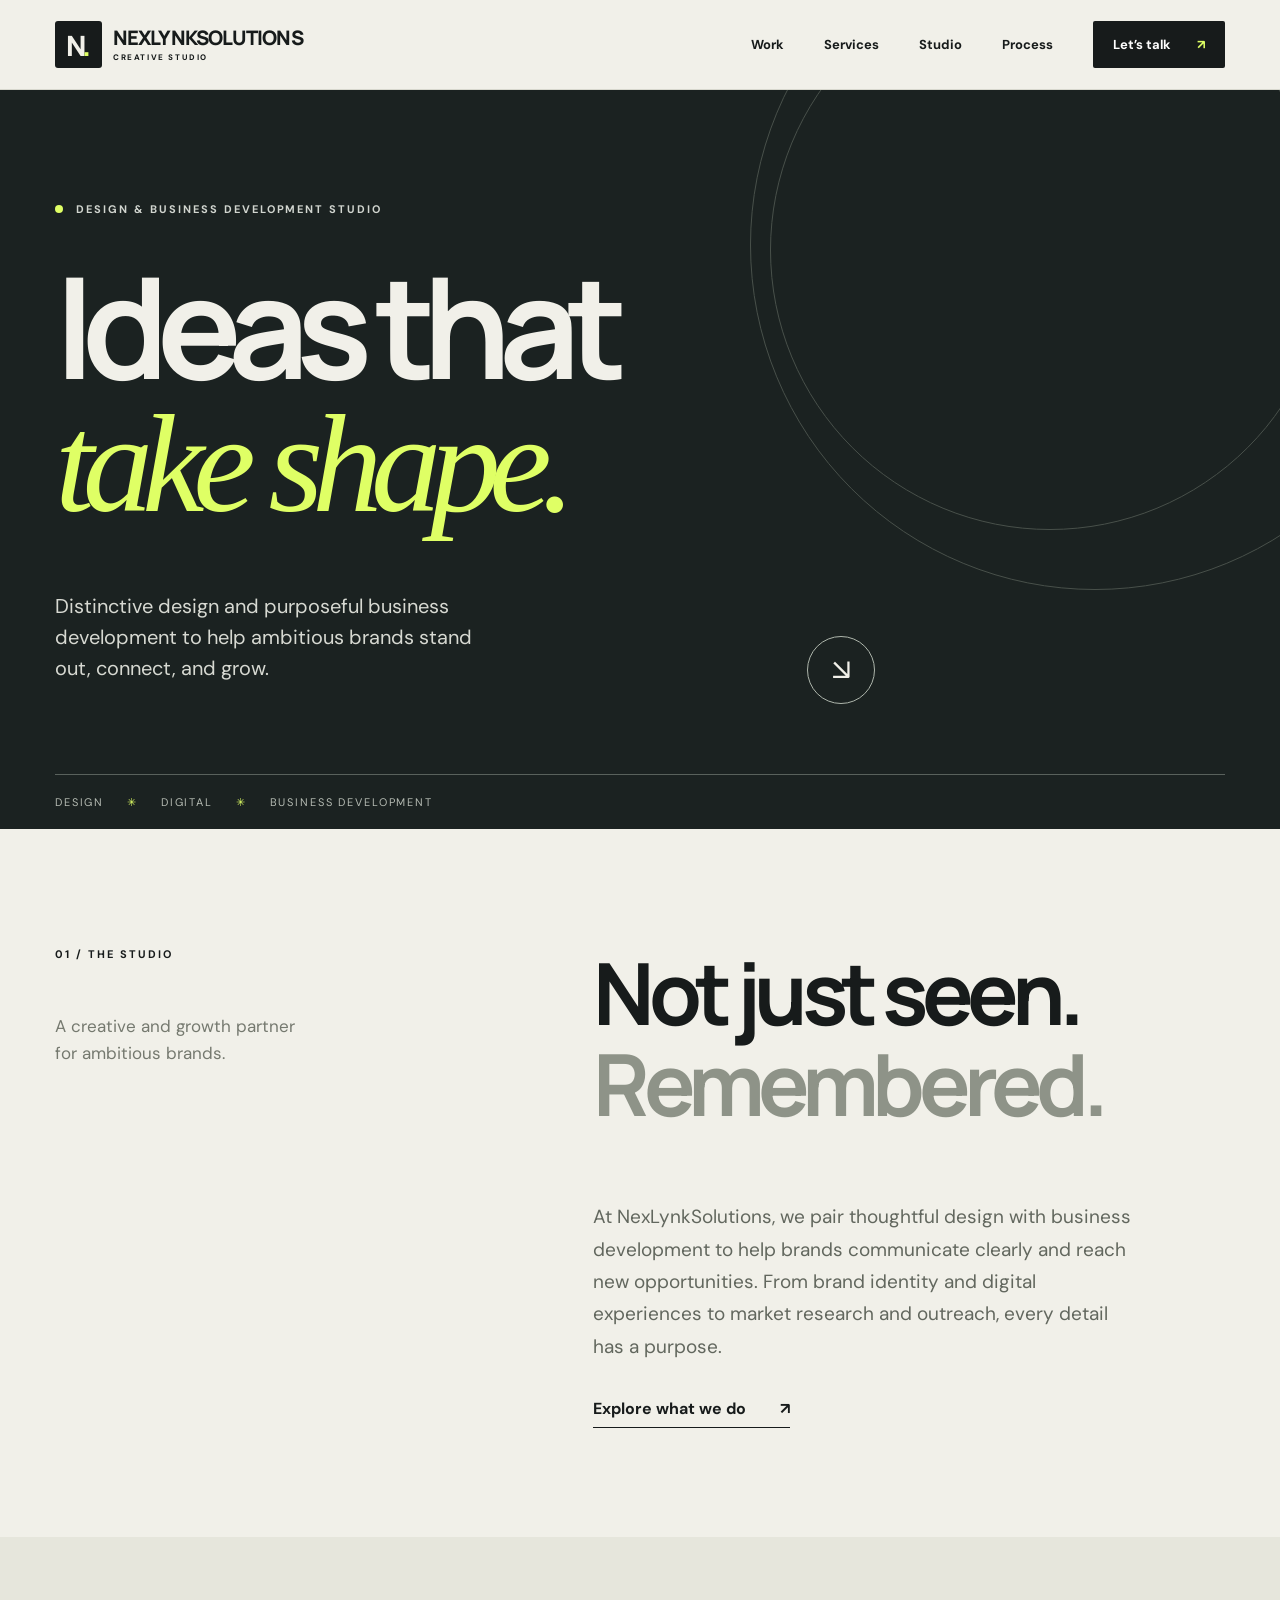
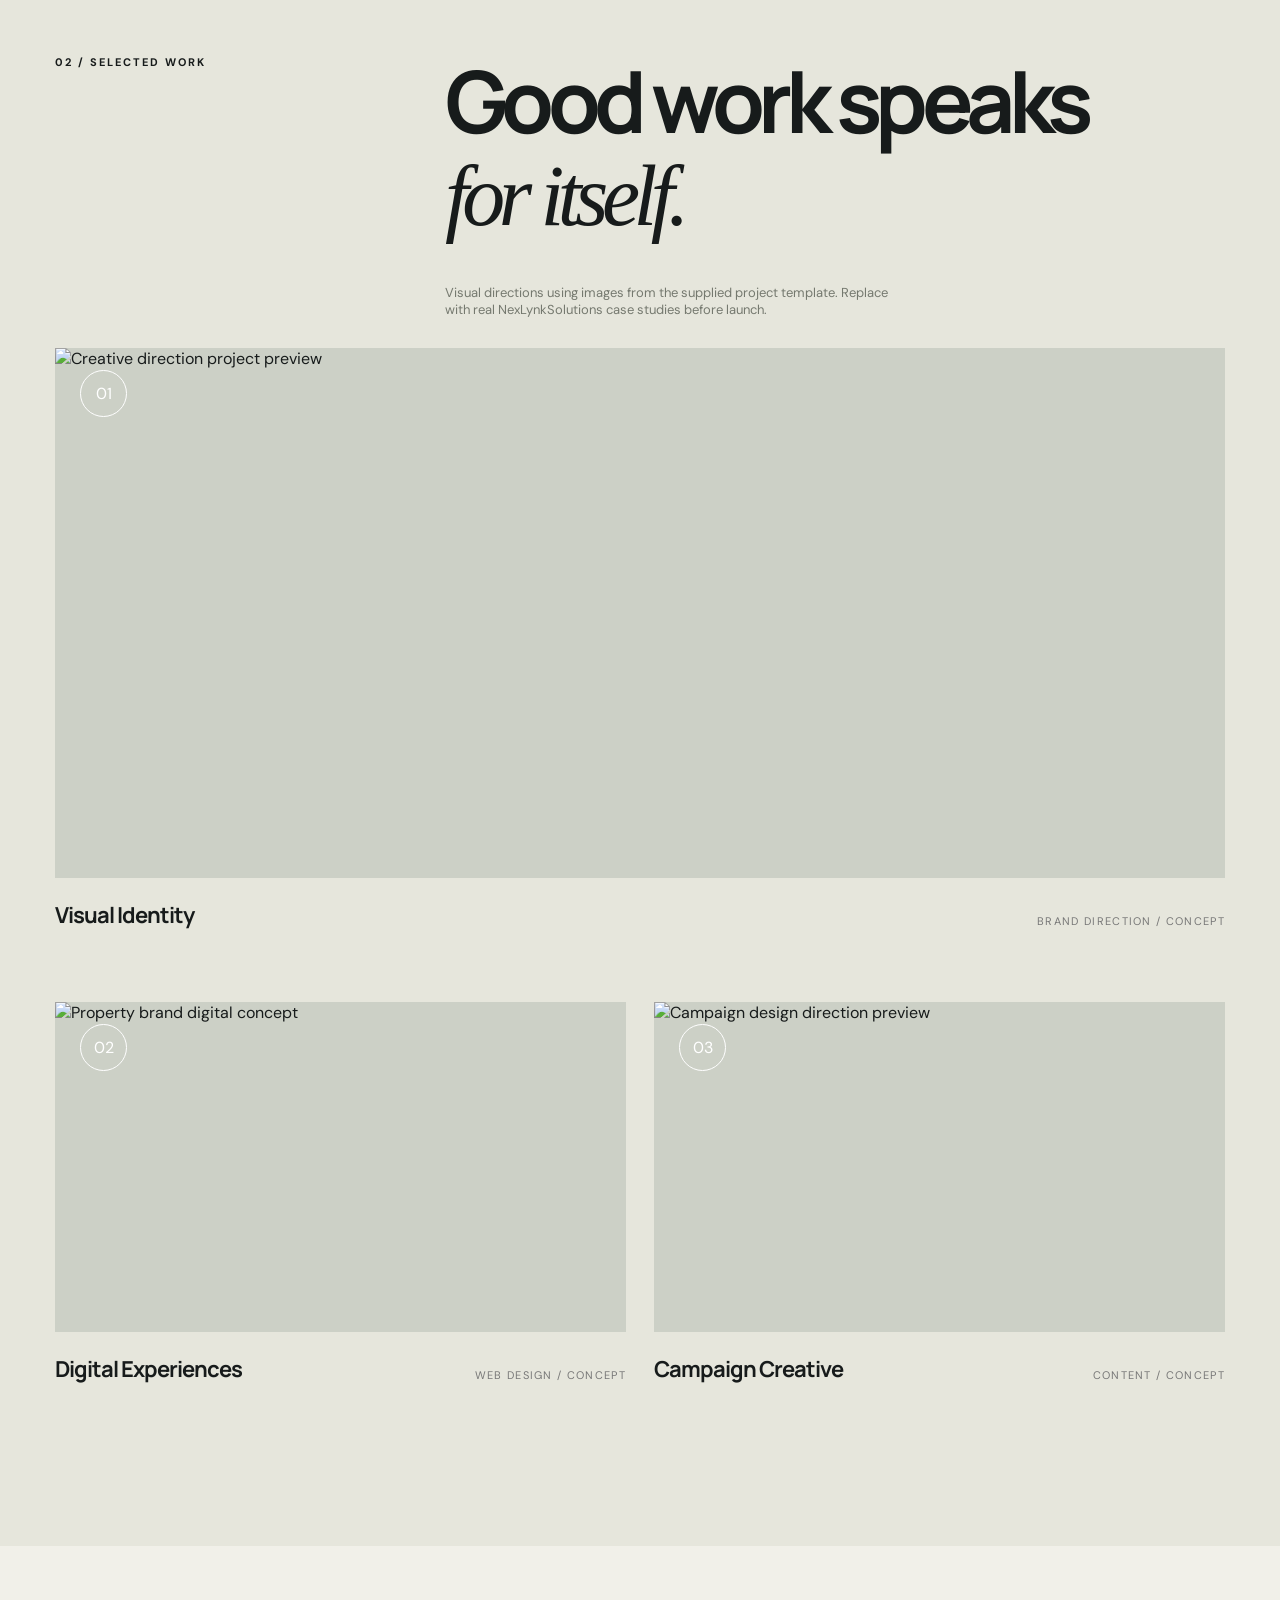
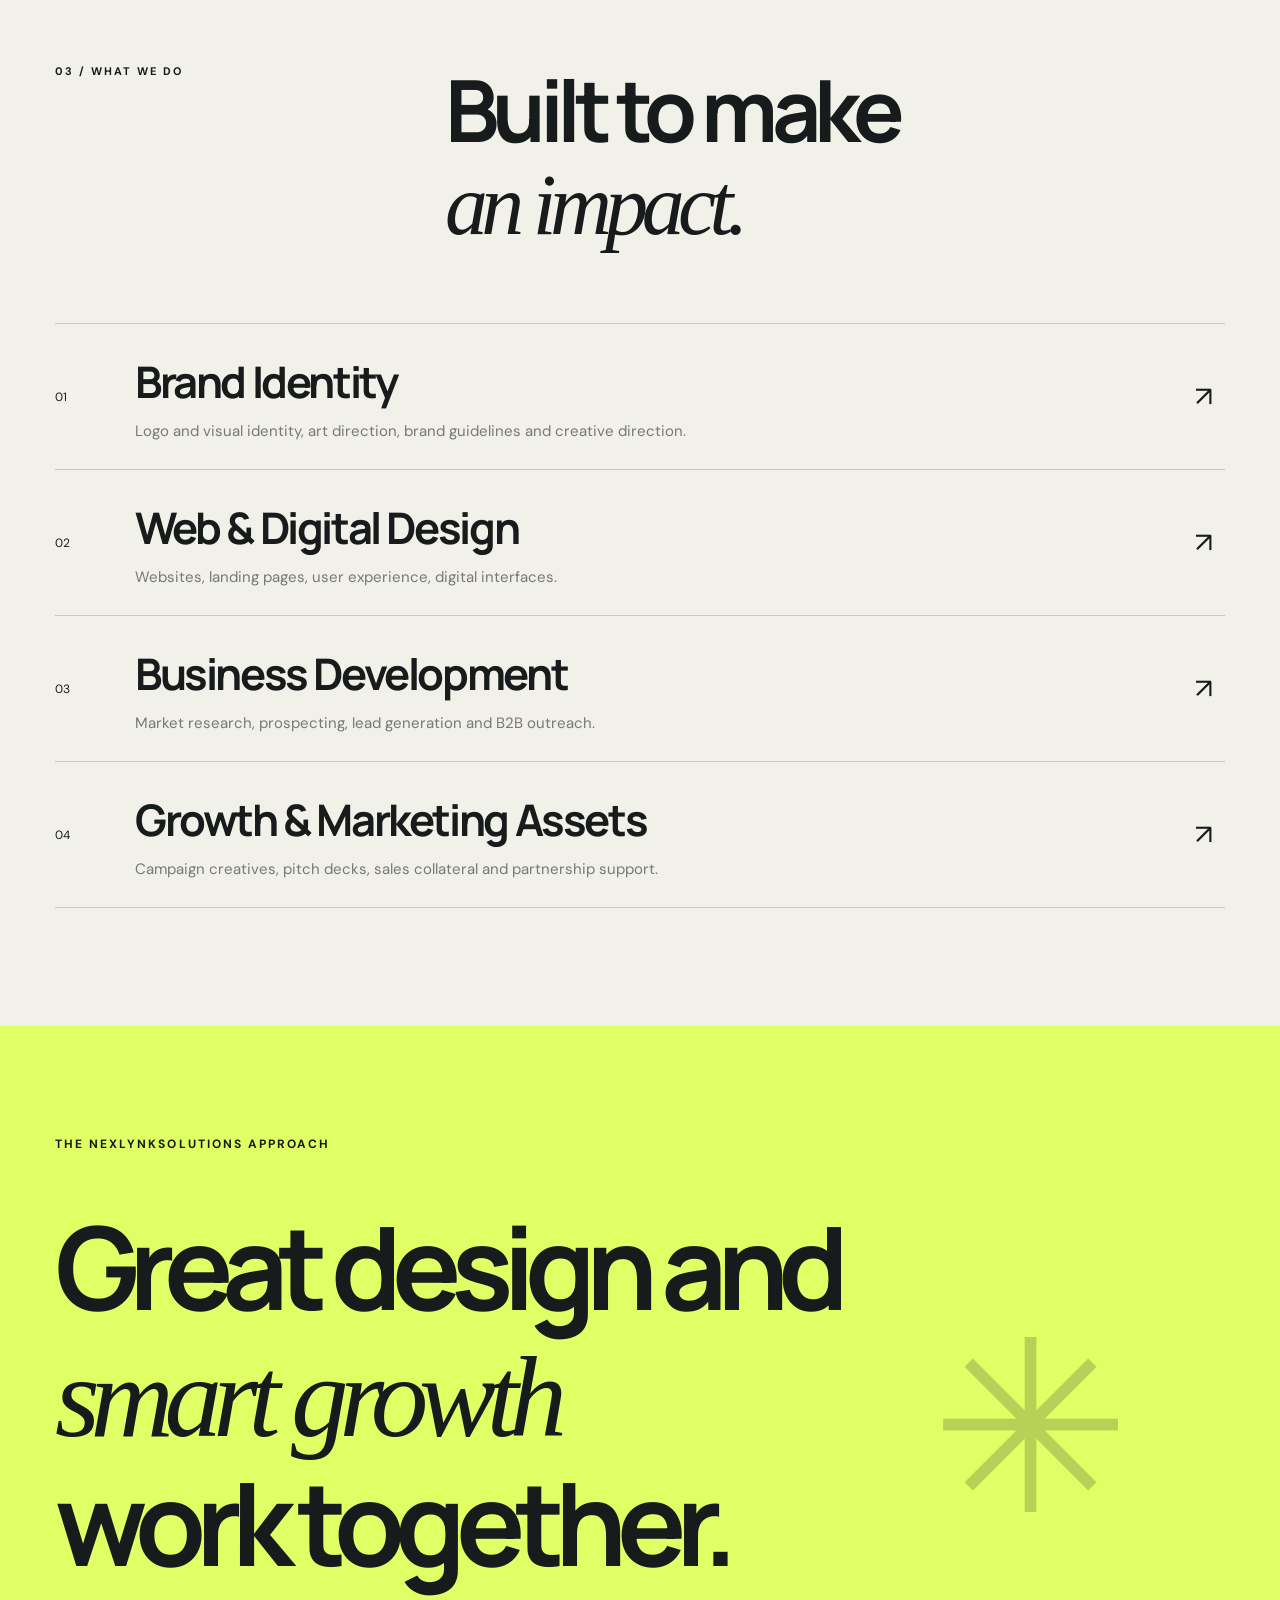
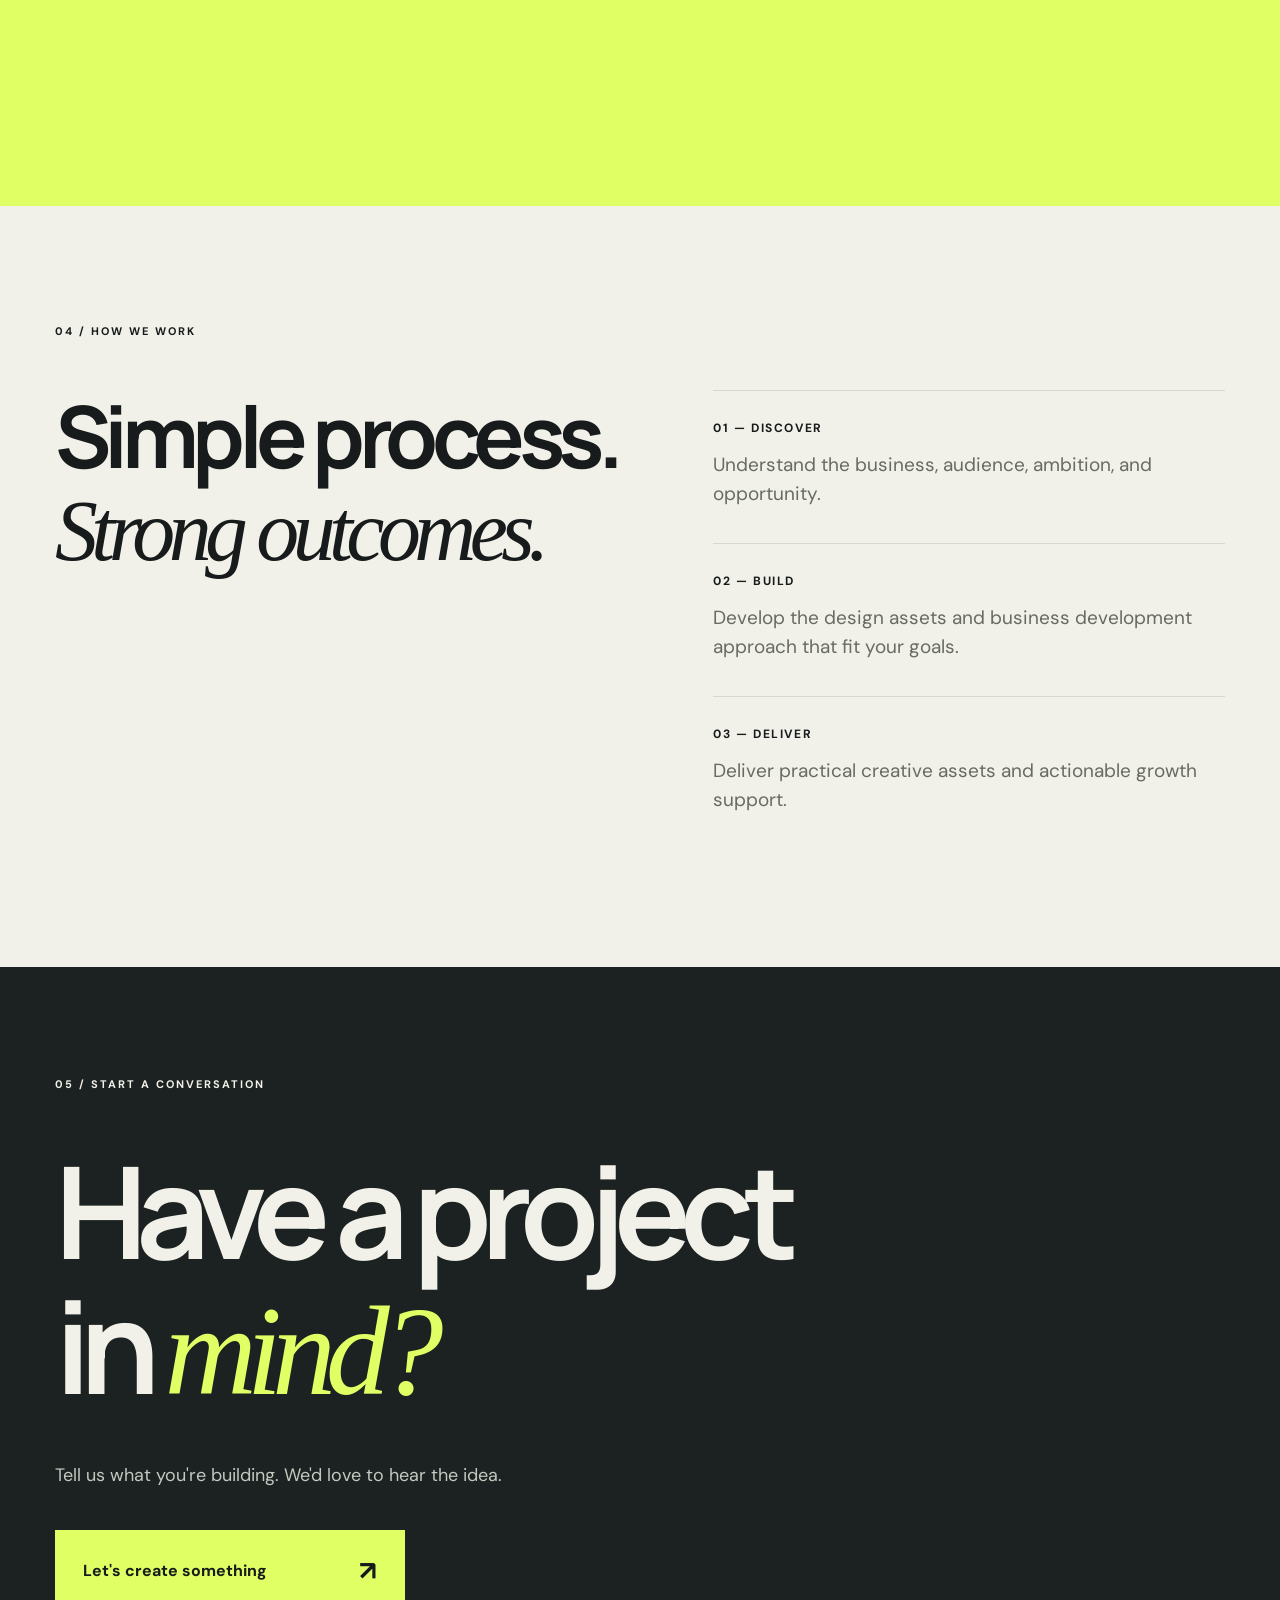
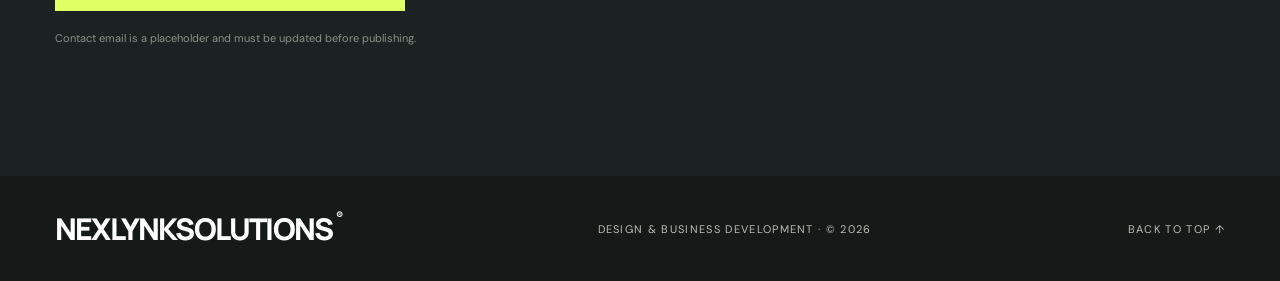
==== index.html @ 7e43d7a5 "Add files via upload" ====
<!doctype html><html lang="en"><head><meta charset="utf-8"><meta name="viewport" content="width=device-width,initial-scale=1"><meta name="description" content="NexLynkSolutions is a creative design studio providing thoughtful design services and business development support for growing brands."><title>NexLynkSolutions — Design Built to Move People</title><link rel="stylesheet" href="style.css"></head><body>
<header class="site-header" id="top"><a href="#top" class="brand" aria-label="NexLynkSolutions home"><span class="brand-symbol">N<span>.</span></span><span>NEXLYNKSOLUTIONS<small>CREATIVE STUDIO</small></span></a><button class="menu-toggle" aria-expanded="false" aria-controls="nav">Menu <span>☰</span></button><nav id="nav" class="nav"><a href="#work">Work</a><a href="#services">Services</a><a href="#studio">Studio</a><a href="#process">Process</a><a class="nav-cta" href="#contact">Let’s talk <span>↗</span></a></nav></header>
<main><section class="hero"><div class="hero-shape shape-one"></div><div class="hero-shape shape-two"></div><div class="container hero-inner"><p class="eyebrow"><span class="eyebrow-dot"></span> DESIGN & BUSINESS DEVELOPMENT STUDIO</p><h1>Ideas that<br><em>take shape.</em></h1><div class="hero-bottom"><p>Distinctive design and purposeful business development to help ambitious brands stand out, connect, and grow.</p><a class="round-arrow" href="#work" aria-label="See our work">↘</a></div><div class="hero-index">DESIGN <span>✳</span> DIGITAL <span>✳</span> BUSINESS DEVELOPMENT</div></div></section>
<section class="intro section-pad" id="studio"><div class="container intro-grid"><div><p class="section-label">01 / THE STUDIO</p><p class="intro-kicker">A creative and growth partner<br>for ambitious brands.</p></div><div><h2>Not just seen.<br><span>Remembered.</span></h2><p>At NexLynkSolutions, we pair thoughtful design with business development to help brands communicate clearly and reach new opportunities. From brand identity and digital experiences to market research and outreach, every detail has a purpose.</p><a class="text-link" href="#services">Explore what we do <span>↗</span></a></div></div></section>
<section class="work section-pad" id="work"><div class="container"><div class="section-top"><p class="section-label">02 / SELECTED WORK</p><h2>Good work speaks<br><i>for itself.</i></h2><p class="muted">Visual directions using images from the supplied project template. Replace with real NexLynkSolutions case studies before launch.</p></div><div class="work-grid"><article class="project project-large"><div class="project-image"><img src="assets/slide-01.jpg" alt="Creative direction project preview"><span class="project-overlay">01</span></div><div class="project-meta"><h3>Visual Identity</h3><p>BRAND DIRECTION / CONCEPT</p></div></article><article class="project"><div class="project-image"><img src="assets/slide-02.jpg" alt="Property brand digital concept"><span class="project-overlay">02</span></div><div class="project-meta"><h3>Digital Experiences</h3><p>WEB DESIGN / CONCEPT</p></div></article><article class="project"><div class="project-image"><img src="assets/slide-03.jpg" alt="Campaign design direction preview"><span class="project-overlay">03</span></div><div class="project-meta"><h3>Campaign Creative</h3><p>CONTENT / CONCEPT</p></div></article></div></div></section>
<section class="services section-pad" id="services"><div class="container"><div class="services-heading"><p class="section-label">03 / WHAT WE DO</p><h2>Built to make<br><i>an impact.</i></h2></div><div class="service-list"><div class="service"><span>01</span><div><h3>Brand Identity</h3><p>Logo and visual identity, art direction, brand guidelines and creative direction.</p></div><b>↗</b></div><div class="service"><span>02</span><div><h3>Web & Digital Design</h3><p>Websites, landing pages, user experience, digital interfaces.</p></div><b>↗</b></div><div class="service"><span>03</span><div><h3>Business Development</h3><p>Market research, prospecting, lead generation and B2B outreach.</p></div><b>↗</b></div><div class="service"><span>04</span><div><h3>Growth & Marketing Assets</h3><p>Campaign creatives, pitch decks, sales collateral and partnership support.</p></div><b>↗</b></div></div></div></section>
<section class="statement"><div class="container"><p>THE NEXLYNKSOLUTIONS APPROACH</p><h2>Great design and<br><em>smart growth</em><br>work together.</h2><div class="spark">✳</div></div></section>
<section class="process section-pad" id="process"><div class="container"><p class="section-label">04 / HOW WE WORK</p><div class="process-grid"><h2>Simple process.<br><i>Strong outcomes.</i></h2><div class="steps"><div><span>01 — DISCOVER</span><p>Understand the business, audience, ambition, and opportunity.</p></div><div><span>02 — BUILD</span><p>Develop the design assets and business development approach that fit your goals.</p></div><div><span>03 — DELIVER</span><p>Deliver practical creative assets and actionable growth support.</p></div></div></div></div></section>
<section class="contact" id="contact"><div class="container"><p class="section-label">05 / START A CONVERSATION</p><h2>Have a project<br>in <em>mind?</em></h2><p>Tell us what you're building. We'd love to hear the idea.</p><a class="contact-button" href="mailto:hello@nexlynksolutions.example?subject=New%20project%20inquiry">Let's create something <span>↗</span></a><p class="contact-note">Contact email is a placeholder and must be updated before publishing.</p></div></section></main>
<footer><div class="container footer-inner"><a href="#top" class="footer-brand">NEXLYNKSOLUTIONS<span>®</span></a><span>DESIGN & BUSINESS DEVELOPMENT · © <span id="year">2026</span></span><a href="#top">BACK TO TOP ↑</a></div></footer><script src="script.js" defer></script></body></html>
---- style.css ----
@import url('https://fonts.googleapis.com/css2?family=DM+Sans:wght@400;500;600;700&family=Manrope:wght@400;500;600;700;800&display=swap');
:root{--ink:#171b1b;--cream:#f1f0e9;--accent:#dfff65;--line:#d7d7cd}*{box-sizing:border-box}html{scroll-behavior:smooth}body{margin:0;background:var(--cream);color:var(--ink);font-family:'DM Sans',Arial,sans-serif}a{color:inherit;text-decoration:none}button{font:inherit}.container{width:min(1440px,calc(100% - 110px));margin:auto}.site-header{height:90px;background:var(--cream);display:flex;align-items:center;justify-content:space-between;padding:0 55px;border-bottom:1px solid var(--line);position:relative;z-index:9}.brand{display:flex;align-items:center;gap:11px;font-family:Manrope,sans-serif;font-weight:800;letter-spacing:-.045em;font-size:20px;line-height:1}.brand small{font-family:'DM Sans',sans-serif;display:block;font-size:8px;letter-spacing:.20em;margin-top:5px}.brand-symbol{display:flex;align-items:center;justify-content:center;background:var(--ink);width:47px;height:47px;color:var(--cream);border-radius:3px;font-size:28px;letter-spacing:-.15em;padding-right:5px}.brand-symbol span{color:var(--accent)}.nav{display:flex;align-items:center;gap:40px;font-size:13px;font-weight:700}.nav a:hover{opacity:.55}.nav-cta{background:var(--ink);color:#fff;padding:15px 20px;border-radius:2px}.nav-cta span{padding-left:23px;color:var(--accent)}.menu-toggle{display:none}.hero{overflow:hidden;position:relative;min-height:705px;background:#1b2221;color:var(--cream)}.hero-inner{position:relative;z-index:2;padding-top:112px}.eyebrow,.section-label{font-size:11px;font-weight:700;letter-spacing:.18em}.eyebrow{display:flex;align-items:center;gap:13px;color:#d1d5cf}.eyebrow-dot{height:8px;width:8px;border-radius:50%;background:var(--accent)}h1,h2,h3,p{margin-top:0}.hero h1{font-family:Manrope,sans-serif;font-size:clamp(76px,11vw,171px);letter-spacing:-.09em;line-height:.94;margin:43px 0 60px;font-weight:700}.hero h1 em,.statement em,.contact em{font-family:Georgia,serif;font-weight:400;letter-spacing:-.08em}.hero h1 em{color:var(--accent)}.hero-bottom{display:flex;align-items:end;justify-content:space-between;max-width:820px}.hero-bottom p{max-width:435px;font-size:20px;line-height:1.55;color:#d7d9d2}.round-arrow{height:68px;width:68px;border:1px solid #aeb6ac;border-radius:100%;display:grid;place-items:center;font-size:30px}.hero-index{margin-top:70px;border-top:1px solid #59615c;padding:20px 0;color:#b5bbb3;font-size:11px;letter-spacing:.17em}.hero-index span{color:var(--accent);padding:0 18px}.hero-shape{position:absolute;border:1px solid #48504a;border-radius:50%;pointer-events:none}.shape-one{height:690px;width:690px;right:-160px;top:-190px}.shape-two{height:560px;width:560px;right:-50px;top:-120px}.section-pad{padding:118px 0}.intro-grid{display:grid;grid-template-columns:1fr 1.35fr;gap:70px}.section-label{margin-bottom:52px}.intro-kicker{color:#75796f;font-size:17px;line-height:1.6}.intro h2,.section-top h2,.services h2,.process h2{font-family:Manrope,sans-serif;font-size:clamp(52px,6.7vw,96px);line-height:1.07;letter-spacing:-.076em;font-weight:700}.intro h2 span{color:#8e9388}.intro-grid>div:last-child>p{color:#62675e;max-width:540px;font-size:19px;line-height:1.7;margin-bottom:35px}.text-link{font-weight:700;border-bottom:1px solid;padding-bottom:8px}.text-link span{padding-left:30px}.work{background:#e6e6dc}.section-top{display:grid;grid-template-columns:1fr 2fr;align-items:start}.section-top h2{margin:0 0 42px}.section-top i,.services i,.process i{font-family:Georgia,serif;font-weight:400}.section-top .muted{grid-column:2;font-size:13px;color:#75796f;margin:0 0 30px;max-width:450px}.work-grid{display:grid;grid-template-columns:1fr 1fr;gap:28px}.project-large{grid-column:1/-1}.project-image{position:relative;background:#ccd0c6;overflow:hidden;height:330px}.project-large .project-image{height:530px}.project-image img{width:100%;height:100%;display:block;object-fit:cover;transition:transform .6s}.project:hover img{transform:scale(1.035)}.project-overlay{position:absolute;top:22px;left:25px;color:#fff;border:1px solid #fff;border-radius:50%;height:47px;width:47px;display:grid;place-items:center}.project-meta{display:flex;justify-content:space-between;align-items:center;padding:22px 0}.project-meta h3{font-family:Manrope,sans-serif;font-size:22px;letter-spacing:-.045em}.project-meta p{font-size:11px;letter-spacing:.12em;color:#777}.services{background:var(--cream)}.services-heading{display:grid;grid-template-columns:1fr 2fr}.service{display:grid;grid-template-columns:80px 1fr 30px;padding:28px 0;border-top:1px solid #c5c8bd;align-items:center}.service:last-child{border-bottom:1px solid #c5c8bd}.service>span{font-size:12px}.service h3{font-size:clamp(28px,3.4vw,46px);font-family:Manrope,sans-serif;letter-spacing:-.055em;margin-bottom:10px}.service p{margin:0;color:#767a70;font-size:15px}.service b{font-size:28px;font-weight:400}.statement{background:var(--accent);padding:110px 0 125px;position:relative;overflow:hidden}.statement p{font-size:12px;letter-spacing:.17em;font-weight:700}.statement h2{font-family:Manrope,sans-serif;font-size:clamp(62px,9vw,131px);letter-spacing:-.087em;line-height:1.09;margin-top:52px}.spark{position:absolute;right:8%;bottom:0;font-size:240px;opacity:.2}.process-grid{display:grid;grid-template-columns:1.15fr 1fr;gap:70px}.steps>div{border-top:1px solid var(--line);padding:25px 0 35px}.steps span{font-size:12px;letter-spacing:.13em;font-weight:700}.steps p{font-size:19px;line-height:1.5;color:#676b63;margin:14px 0 0}.contact{background:#1b2221;color:var(--cream);padding:110px 0 120px}.contact h2{font-family:Manrope,sans-serif;font-size:clamp(75px,10vw,148px);letter-spacing:-.085em;line-height:1.05;margin:45px 0}.contact h2 em{color:var(--accent)}.contact p:not(.section-label){color:#c4c9c0;font-size:18px}.contact-button{display:inline-flex;align-items:center;justify-content:space-between;background:var(--accent);color:var(--ink);padding:23px 28px;min-width:350px;font-weight:700;margin-top:25px}.contact-button span{font-size:27px}.contact .contact-note{font-size:11px!important;color:#8a9189!important;margin-top:20px}footer{background:#151a19;color:#b8c0b5}.footer-inner{min-height:105px;display:flex;align-items:center;justify-content:space-between;gap:20px;font-size:11px;letter-spacing:.12em}.footer-brand{font-family:Manrope,sans-serif;font-size:30px;letter-spacing:-.06em;font-weight:800;color:#fff}.footer-brand span{font-size:11px;vertical-align:top;margin-left:4px}@media(max-width:900px){.container{width:calc(100% - 50px)}.site-header{padding:0 25px;height:75px}.menu-toggle{display:block;border:0;background:transparent;font-weight:700}.nav{display:none;position:absolute;left:0;right:0;top:75px;background:var(--cream);padding:25px;flex-direction:column;align-items:stretch;gap:25px;box-shadow:0 15px 30px #0002}.nav.open{display:flex}.hero{min-height:660px}.hero-inner{padding-top:90px}.hero h1{font-size:clamp(64px,12vw,105px)}.intro-grid,.process-grid,.section-top,.services-heading{grid-template-columns:1fr;gap:24px}.section-label{margin-bottom:25px}.section-top .muted{grid-column:1}.section-pad{padding:75px 0}.project-large .project-image{height:390px}}@media(max-width:600px){.hero h1{font-size:clamp(58px,13vw,76px);margin:50px 0}.hero-bottom p{font-size:16px;max-width:250px}.round-arrow{width:56px;height:56px}.hero-index{font-size:9px;line-height:2}.hero-index span{padding:0 4px}.hero{min-height:625px}.intro h2,.section-top h2,.services h2,.process h2{font-size:53px}.work-grid{grid-template-columns:1fr;gap:12px}.project-large{grid-column:auto}.project-image,.project-large .project-image{height:275px}.project-meta{display:block}.project-meta p{margin-top:8px}.service{grid-template-columns:35px 1fr 20px;gap:5px}.service h3{font-size:25px}.service p{font-size:13px}.statement h2{font-size:53px}.contact h2{font-size:65px}.contact-button{min-width:100%;font-size:14px}.footer-inner{flex-wrap:wrap;padding:30px 0}.footer-brand{width:100%}}

/* Motion additions only: original layout, palette, typography, and components remain intact. */
@keyframes nls-fade-up{from{opacity:0;transform:translate3d(0,24px,0)}to{opacity:1;transform:translate3d(0,0,0)}}
@keyframes nls-float{0%,100%{transform:translate3d(0,0,0)}50%{transform:translate3d(0,-12px,0)}}
@keyframes nls-pulse{0%,100%{box-shadow:0 0 0 0 rgba(223,255,101,.38)}65%{box-shadow:0 0 0 10px rgba(223,255,101,0)}}
@media(prefers-reduced-motion:no-preference){
.hero .eyebrow{animation:nls-fade-up .7s both .06s}
.hero h1{animation:nls-fade-up .9s both .17s}
.hero-bottom{animation:nls-fade-up .85s both .35s}
.hero-index{animation:nls-fade-up .8s both .48s}
.hero-shape{animation:nls-float 9s ease-in-out infinite}
.shape-two{animation-delay:-4s}
.eyebrow-dot{animation:nls-pulse 2.6s ease-in-out infinite}
.motion-ready .motion-reveal{opacity:0;transform:translate3d(0,27px,0);transition:opacity .75s ease,transform .75s cubic-bezier(.2,.65,.2,1)}
.motion-ready .motion-reveal.is-visible{opacity:1;transform:translate3d(0,0,0)}
.project-image img{transition:transform .75s cubic-bezier(.18,.6,.2,1)}
.project:hover .project-image img{transform:scale(1.055)}
.service{transition:padding-left .3s ease,background-color .3s ease}
.service:hover{padding-left:12px;background-color:rgba(23,27,27,.025)}
.round-arrow,.contact-button,.nav-cta{transition:transform .28s ease,background-color .28s ease}
.round-arrow:hover,.contact-button:hover,.nav-cta:hover{transform:translateY(-4px)}
}
@media(prefers-reduced-motion:reduce){html{scroll-behavior:auto}.hero-shape,.eyebrow-dot{animation:none!important}.motion-reveal{opacity:1!important;transform:none!important;transition:none!important}}
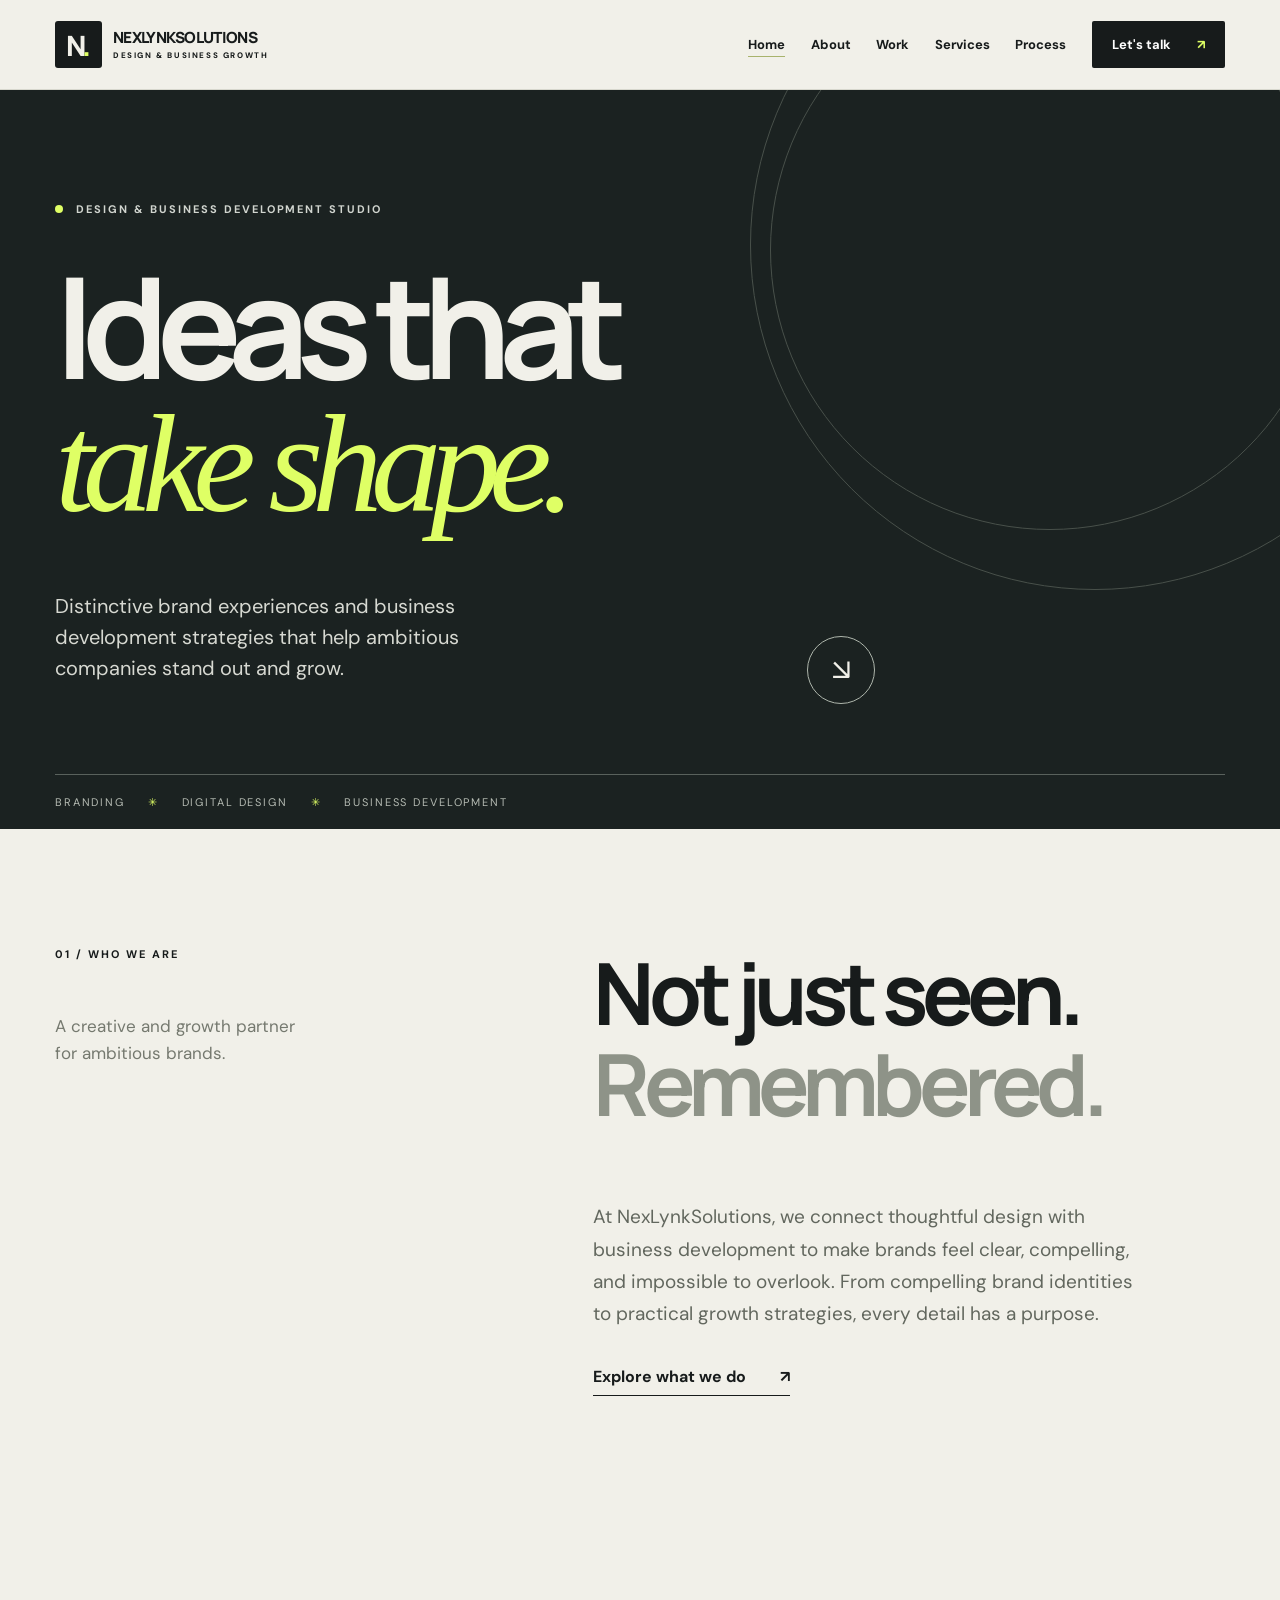
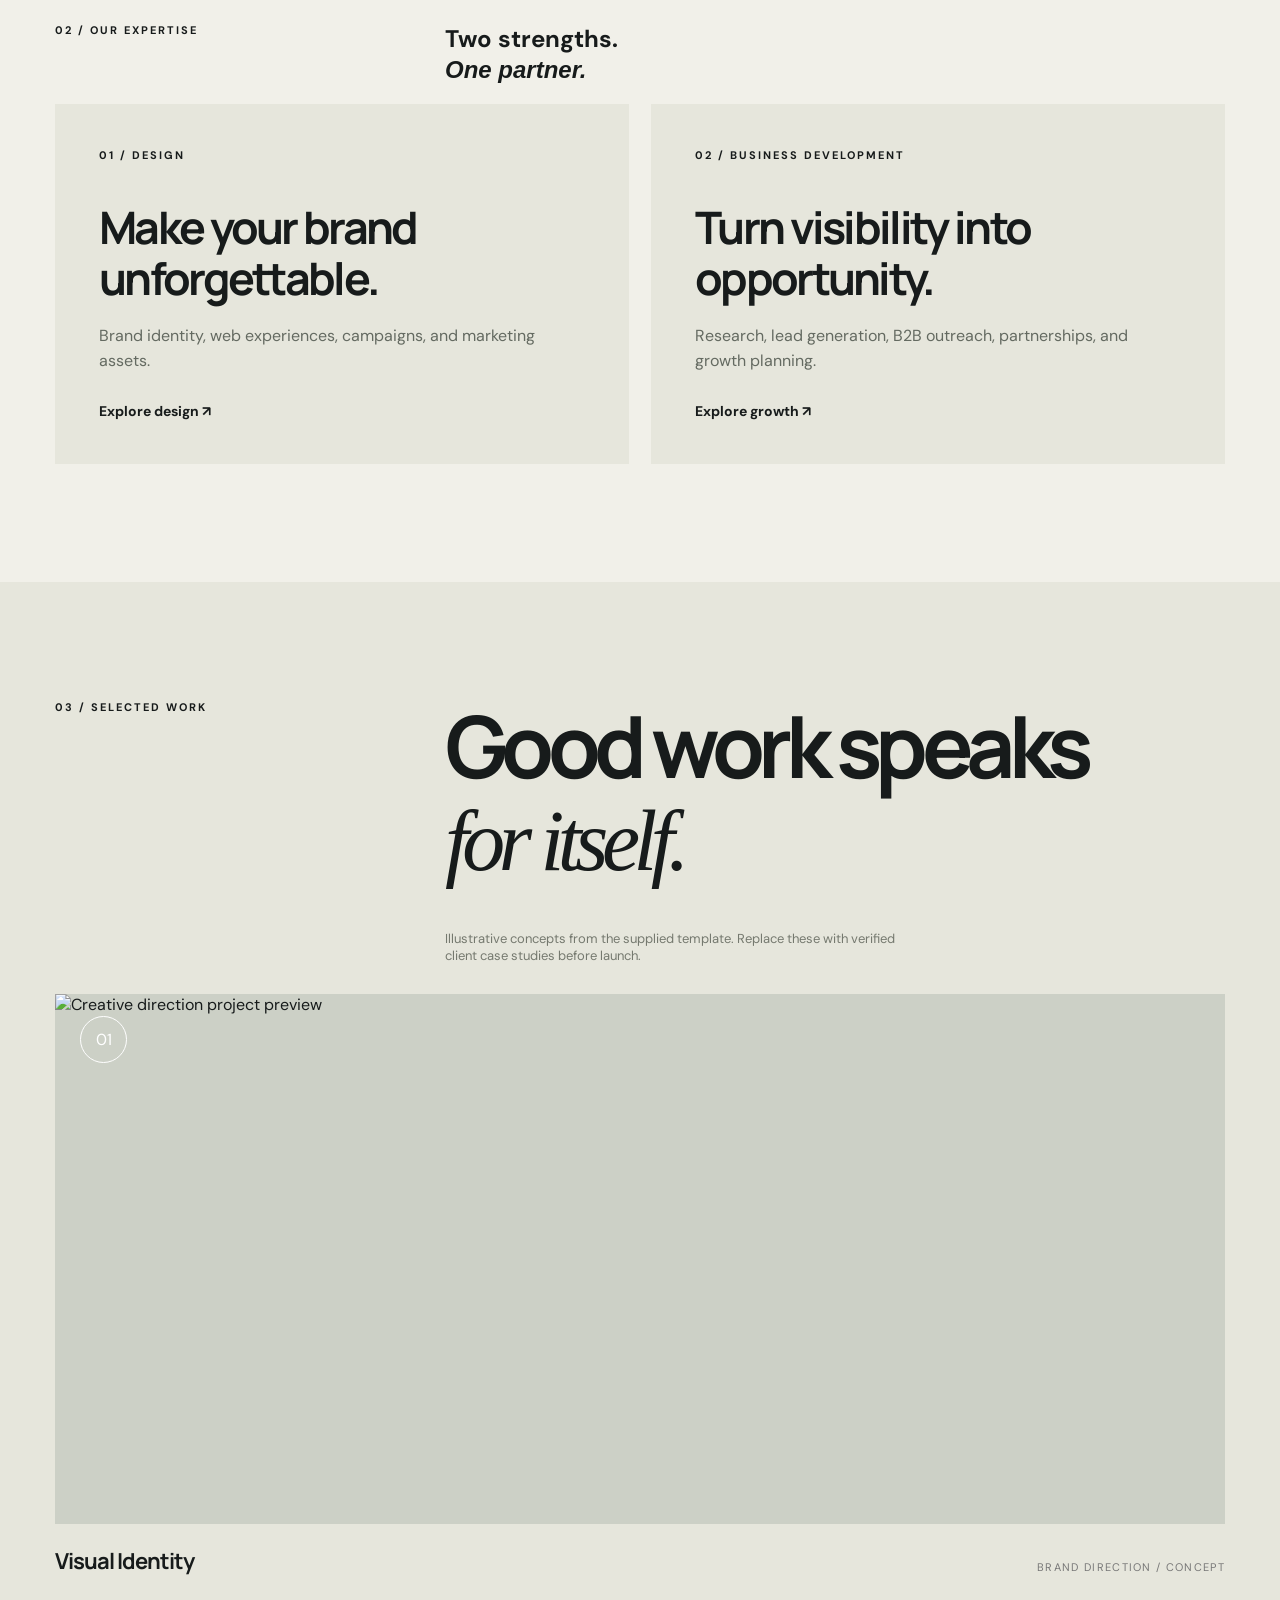
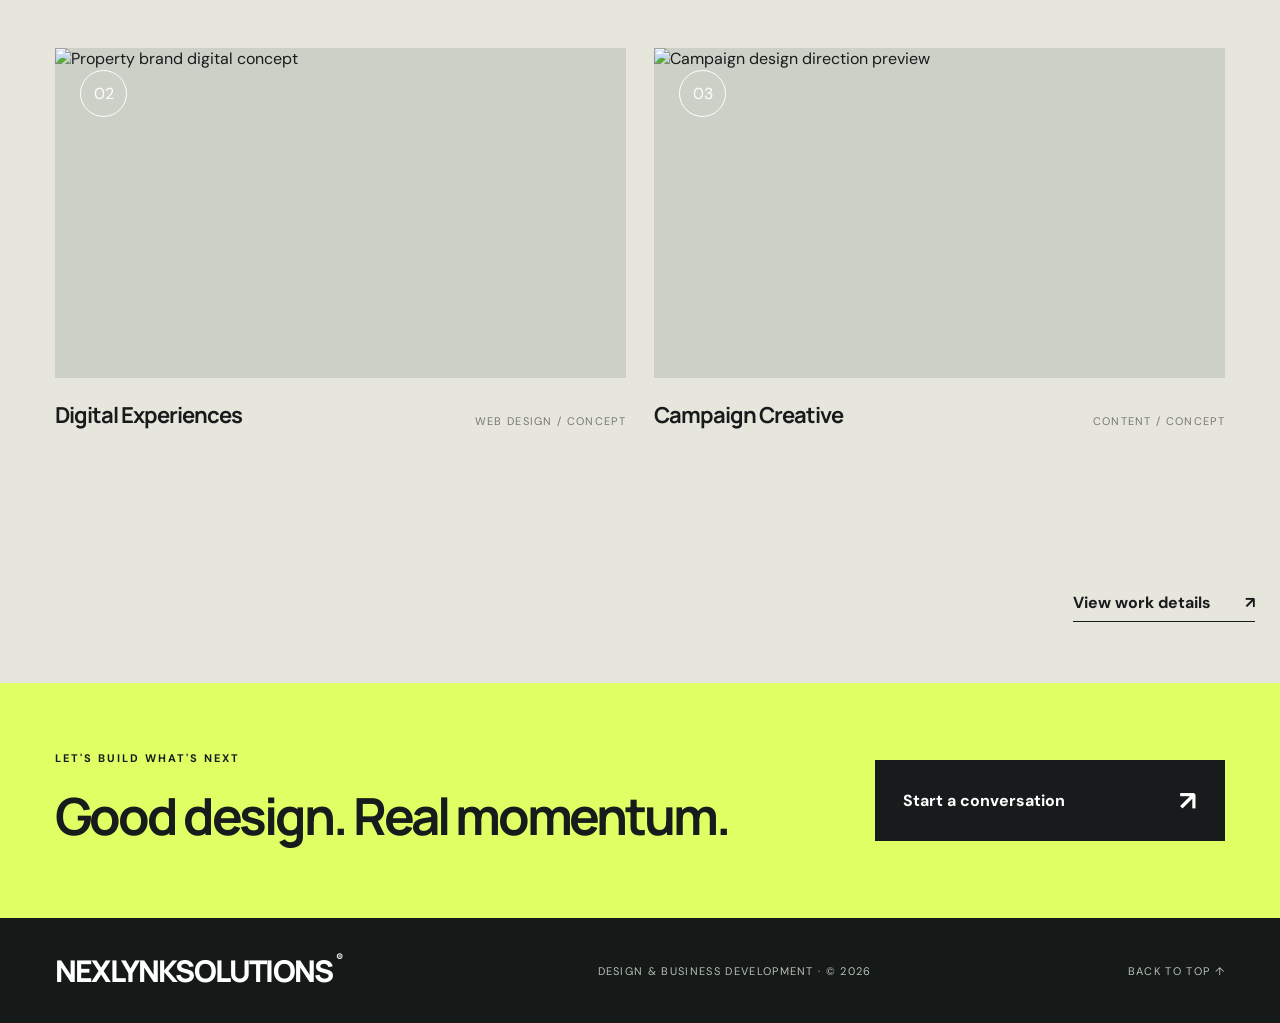
==== commit 556518e2: "Add files via upload" ====
--- a/index.html
+++ b/index.html
@@ -1,10 +1 @@
-<!doctype html><html lang="en"><head><meta charset="utf-8"><meta name="viewport" content="width=device-width,initial-scale=1"><meta name="description" content="NexLynkSolutions is a creative design studio providing thoughtful design services and business development support for growing brands."><title>NexLynkSolutions — Design Built to Move People</title><link rel="stylesheet" href="style.css"></head><body>
-<header class="site-header" id="top"><a href="#top" class="brand" aria-label="NexLynkSolutions home"><span class="brand-symbol">N<span>.</span></span><span>NEXLYNKSOLUTIONS<small>CREATIVE STUDIO</small></span></a><button class="menu-toggle" aria-expanded="false" aria-controls="nav">Menu <span>☰</span></button><nav id="nav" class="nav"><a href="#work">Work</a><a href="#services">Services</a><a href="#studio">Studio</a><a href="#process">Process</a><a class="nav-cta" href="#contact">Let’s talk <span>↗</span></a></nav></header>
-<main><section class="hero"><div class="hero-shape shape-one"></div><div class="hero-shape shape-two"></div><div class="container hero-inner"><p class="eyebrow"><span class="eyebrow-dot"></span> DESIGN & BUSINESS DEVELOPMENT STUDIO</p><h1>Ideas that<br><em>take shape.</em></h1><div class="hero-bottom"><p>Distinctive design and purposeful business development to help ambitious brands stand out, connect, and grow.</p><a class="round-arrow" href="#work" aria-label="See our work">↘</a></div><div class="hero-index">DESIGN <span>✳</span> DIGITAL <span>✳</span> BUSINESS DEVELOPMENT</div></div></section>
-<section class="intro section-pad" id="studio"><div class="container intro-grid"><div><p class="section-label">01 / THE STUDIO</p><p class="intro-kicker">A creative and growth partner<br>for ambitious brands.</p></div><div><h2>Not just seen.<br><span>Remembered.</span></h2><p>At NexLynkSolutions, we pair thoughtful design with business development to help brands communicate clearly and reach new opportunities. From brand identity and digital experiences to market research and outreach, every detail has a purpose.</p><a class="text-link" href="#services">Explore what we do <span>↗</span></a></div></div></section>
-<section class="work section-pad" id="work"><div class="container"><div class="section-top"><p class="section-label">02 / SELECTED WORK</p><h2>Good work speaks<br><i>for itself.</i></h2><p class="muted">Visual directions using images from the supplied project template. Replace with real NexLynkSolutions case studies before launch.</p></div><div class="work-grid"><article class="project project-large"><div class="project-image"><img src="assets/slide-01.jpg" alt="Creative direction project preview"><span class="project-overlay">01</span></div><div class="project-meta"><h3>Visual Identity</h3><p>BRAND DIRECTION / CONCEPT</p></div></article><article class="project"><div class="project-image"><img src="assets/slide-02.jpg" alt="Property brand digital concept"><span class="project-overlay">02</span></div><div class="project-meta"><h3>Digital Experiences</h3><p>WEB DESIGN / CONCEPT</p></div></article><article class="project"><div class="project-image"><img src="assets/slide-03.jpg" alt="Campaign design direction preview"><span class="project-overlay">03</span></div><div class="project-meta"><h3>Campaign Creative</h3><p>CONTENT / CONCEPT</p></div></article></div></div></section>
-<section class="services section-pad" id="services"><div class="container"><div class="services-heading"><p class="section-label">03 / WHAT WE DO</p><h2>Built to make<br><i>an impact.</i></h2></div><div class="service-list"><div class="service"><span>01</span><div><h3>Brand Identity</h3><p>Logo and visual identity, art direction, brand guidelines and creative direction.</p></div><b>↗</b></div><div class="service"><span>02</span><div><h3>Web & Digital Design</h3><p>Websites, landing pages, user experience, digital interfaces.</p></div><b>↗</b></div><div class="service"><span>03</span><div><h3>Business Development</h3><p>Market research, prospecting, lead generation and B2B outreach.</p></div><b>↗</b></div><div class="service"><span>04</span><div><h3>Growth & Marketing Assets</h3><p>Campaign creatives, pitch decks, sales collateral and partnership support.</p></div><b>↗</b></div></div></div></section>
-<section class="statement"><div class="container"><p>THE NEXLYNKSOLUTIONS APPROACH</p><h2>Great design and<br><em>smart growth</em><br>work together.</h2><div class="spark">✳</div></div></section>
-<section class="process section-pad" id="process"><div class="container"><p class="section-label">04 / HOW WE WORK</p><div class="process-grid"><h2>Simple process.<br><i>Strong outcomes.</i></h2><div class="steps"><div><span>01 — DISCOVER</span><p>Understand the business, audience, ambition, and opportunity.</p></div><div><span>02 — BUILD</span><p>Develop the design assets and business development approach that fit your goals.</p></div><div><span>03 — DELIVER</span><p>Deliver practical creative assets and actionable growth support.</p></div></div></div></div></section>
-<section class="contact" id="contact"><div class="container"><p class="section-label">05 / START A CONVERSATION</p><h2>Have a project<br>in <em>mind?</em></h2><p>Tell us what you're building. We'd love to hear the idea.</p><a class="contact-button" href="mailto:hello@nexlynksolutions.example?subject=New%20project%20inquiry">Let's create something <span>↗</span></a><p class="contact-note">Contact email is a placeholder and must be updated before publishing.</p></div></section></main>
-<footer><div class="container footer-inner"><a href="#top" class="footer-brand">NEXLYNKSOLUTIONS<span>®</span></a><span>DESIGN & BUSINESS DEVELOPMENT · © <span id="year">2026</span></span><a href="#top">BACK TO TOP ↑</a></div></footer><script src="script.js" defer></script></body></html>
+<!doctype html><html lang="en"><head><meta charset="utf-8"><meta name="viewport" content="width=device-width, initial-scale=1"><meta name="description" content="NexLynkSolutions provides design services and business development support including branding, websites, lead generation, and growth strategy."><title>Home | NexLynkSolutions</title><link rel="stylesheet" href="style.css"></head><body><header class="site-header" id="top"><a href="index.html" aria-current="page" class="brand" aria-label="NexLynkSolutions home"><span class="brand-symbol">N<span>.</span></span><span>NEXLYNKSOLUTIONS<small>DESIGN & BUSINESS GROWTH</small></span></a><button class="menu-toggle" aria-expanded="false" aria-controls="nav" aria-label="Toggle navigation">Menu <span>☰</span></button><nav id="nav" class="nav"><a href="index.html" aria-current="page">Home</a><a href="about.html">About</a><a href="work.html">Work</a><a href="services.html">Services</a><a href="process.html">Process</a><a class="nav-cta" href="contact.html">Let's talk <span>↗</span></a></nav></header><main><section class="hero"><div class="hero-shape shape-one"></div><div class="hero-shape shape-two"></div><div class="container hero-inner"><p class="eyebrow"><span class="eyebrow-dot"></span> DESIGN & BUSINESS DEVELOPMENT STUDIO</p><h1>Ideas that<br/><em>take shape.</em></h1><div class="hero-bottom"><p>Distinctive brand experiences and business development strategies that help ambitious companies stand out and grow.</p><a aria-label="See our work" class="round-arrow" href="work.html">↘</a></div><div class="hero-index">BRANDING <span>✳</span> DIGITAL DESIGN <span>✳</span> BUSINESS DEVELOPMENT</div></div></section><section class="intro section-pad" id="studio"><div class="container intro-grid"><div><p class="section-label">01 / WHO WE ARE</p><p class="intro-kicker">A creative and growth partner<br/>for ambitious brands.</p></div><div><h2>Not just seen.<br/><span>Remembered.</span></h2><p>At NexLynkSolutions, we connect thoughtful design with business development to make brands feel clear, compelling, and impossible to overlook. From compelling brand identities to practical growth strategies, every detail has a purpose.</p><a class="text-link" href="services.html">Explore what we do <span>↗</span></a></div></div></section><section class="section-pad preview-services"><div class="container"><div class="services-heading"><p class="section-label">02 / OUR EXPERTISE</p><h2>Two strengths.<br><i>One partner.</i></h2></div><div class="dual-grid"><a class="service-tile" href="services.html#design-services"><span>01 / DESIGN</span><h3>Make your brand unforgettable.</h3><p>Brand identity, web experiences, campaigns, and marketing assets.</p><b>Explore design ↗</b></a><a class="service-tile" href="services.html#business-development"><span>02 / BUSINESS DEVELOPMENT</span><h3>Turn visibility into opportunity.</h3><p>Research, lead generation, B2B outreach, partnerships, and growth planning.</p><b>Explore growth ↗</b></a></div></div></section><section class="work section-pad" id="work"><div class="container"><div class="section-top"><p class="section-label">03 / SELECTED WORK</p><h2>Good work speaks<br/><i>for itself.</i></h2><p class="muted">Illustrative concepts from the supplied template. Replace these with verified client case studies before launch.</p></div><div class="work-grid"><article class="project project-large"><div class="project-image"><img alt="Creative direction project preview" src="assets/slide-01.jpg"/><span class="project-overlay">01</span></div><div class="project-meta"><h3>Visual Identity</h3><p>BRAND DIRECTION / CONCEPT</p></div></article><article class="project"><div class="project-image"><img alt="Property brand digital concept" src="assets/slide-02.jpg"/><span class="project-overlay">02</span></div><div class="project-meta"><h3>Digital Experiences</h3><p>WEB DESIGN / CONCEPT</p></div></article><article class="project"><div class="project-image"><img alt="Campaign design direction preview" src="assets/slide-03.jpg"/><span class="project-overlay">03</span></div><div class="project-meta"><h3>Campaign Creative</h3><p>CONTENT / CONCEPT</p></div></article></div></div></section><div class="section-bridge"><a class="text-link" href="work.html">View work details <span>↗</span></a></div><section class="mini-cta"><div class="container mini-cta-inner"><div><p class="section-label">LET'S BUILD WHAT'S NEXT</p><h2>Good design. Real momentum.</h2></div><a class="contact-button" href="contact.html">Start a conversation <span>↗</span></a></div></section></main><footer><div class="container footer-inner"><a href="index.html" class="footer-brand">NEXLYNKSOLUTIONS<span>®</span></a><span>DESIGN & BUSINESS DEVELOPMENT · © <span id="year">2026</span></span><a href="#top">BACK TO TOP ↑</a></div></footer><script src="script.js" defer></script></body></html>
--- a/style.css
+++ b/style.css
@@ -1,25 +1,9 @@
 @import url('https://fonts.googleapis.com/css2?family=DM+Sans:wght@400;500;600;700&family=Manrope:wght@400;500;600;700;800&display=swap');
 :root{--ink:#171b1b;--cream:#f1f0e9;--accent:#dfff65;--line:#d7d7cd}*{box-sizing:border-box}html{scroll-behavior:smooth}body{margin:0;background:var(--cream);color:var(--ink);font-family:'DM Sans',Arial,sans-serif}a{color:inherit;text-decoration:none}button{font:inherit}.container{width:min(1440px,calc(100% - 110px));margin:auto}.site-header{height:90px;background:var(--cream);display:flex;align-items:center;justify-content:space-between;padding:0 55px;border-bottom:1px solid var(--line);position:relative;z-index:9}.brand{display:flex;align-items:center;gap:11px;font-family:Manrope,sans-serif;font-weight:800;letter-spacing:-.045em;font-size:20px;line-height:1}.brand small{font-family:'DM Sans',sans-serif;display:block;font-size:8px;letter-spacing:.20em;margin-top:5px}.brand-symbol{display:flex;align-items:center;justify-content:center;background:var(--ink);width:47px;height:47px;color:var(--cream);border-radius:3px;font-size:28px;letter-spacing:-.15em;padding-right:5px}.brand-symbol span{color:var(--accent)}.nav{display:flex;align-items:center;gap:40px;font-size:13px;font-weight:700}.nav a:hover{opacity:.55}.nav-cta{background:var(--ink);color:#fff;padding:15px 20px;border-radius:2px}.nav-cta span{padding-left:23px;color:var(--accent)}.menu-toggle{display:none}.hero{overflow:hidden;position:relative;min-height:705px;background:#1b2221;color:var(--cream)}.hero-inner{position:relative;z-index:2;padding-top:112px}.eyebrow,.section-label{font-size:11px;font-weight:700;letter-spacing:.18em}.eyebrow{display:flex;align-items:center;gap:13px;color:#d1d5cf}.eyebrow-dot{height:8px;width:8px;border-radius:50%;background:var(--accent)}h1,h2,h3,p{margin-top:0}.hero h1{font-family:Manrope,sans-serif;font-size:clamp(76px,11vw,171px);letter-spacing:-.09em;line-height:.94;margin:43px 0 60px;font-weight:700}.hero h1 em,.statement em,.contact em{font-family:Georgia,serif;font-weight:400;letter-spacing:-.08em}.hero h1 em{color:var(--accent)}.hero-bottom{display:flex;align-items:end;justify-content:space-between;max-width:820px}.hero-bottom p{max-width:435px;font-size:20px;line-height:1.55;color:#d7d9d2}.round-arrow{height:68px;width:68px;border:1px solid #aeb6ac;border-radius:100%;display:grid;place-items:center;font-size:30px}.hero-index{margin-top:70px;border-top:1px solid #59615c;padding:20px 0;color:#b5bbb3;font-size:11px;letter-spacing:.17em}.hero-index span{color:var(--accent);padding:0 18px}.hero-shape{position:absolute;border:1px solid #48504a;border-radius:50%;pointer-events:none}.shape-one{height:690px;width:690px;right:-160px;top:-190px}.shape-two{height:560px;width:560px;right:-50px;top:-120px}.section-pad{padding:118px 0}.intro-grid{display:grid;grid-template-columns:1fr 1.35fr;gap:70px}.section-label{margin-bottom:52px}.intro-kicker{color:#75796f;font-size:17px;line-height:1.6}.intro h2,.section-top h2,.services h2,.process h2{font-family:Manrope,sans-serif;font-size:clamp(52px,6.7vw,96px);line-height:1.07;letter-spacing:-.076em;font-weight:700}.intro h2 span{color:#8e9388}.intro-grid>div:last-child>p{color:#62675e;max-width:540px;font-size:19px;line-height:1.7;margin-bottom:35px}.text-link{font-weight:700;border-bottom:1px solid;padding-bottom:8px}.text-link span{padding-left:30px}.work{background:#e6e6dc}.section-top{display:grid;grid-template-columns:1fr 2fr;align-items:start}.section-top h2{margin:0 0 42px}.section-top i,.services i,.process i{font-family:Georgia,serif;font-weight:400}.section-top .muted{grid-column:2;font-size:13px;color:#75796f;margin:0 0 30px;max-width:450px}.work-grid{display:grid;grid-template-columns:1fr 1fr;gap:28px}.project-large{grid-column:1/-1}.project-image{position:relative;background:#ccd0c6;overflow:hidden;height:330px}.project-large .project-image{height:530px}.project-image img{width:100%;height:100%;display:block;object-fit:cover;transition:transform .6s}.project:hover img{transform:scale(1.035)}.project-overlay{position:absolute;top:22px;left:25px;color:#fff;border:1px solid #fff;border-radius:50%;height:47px;width:47px;display:grid;place-items:center}.project-meta{display:flex;justify-content:space-between;align-items:center;padding:22px 0}.project-meta h3{font-family:Manrope,sans-serif;font-size:22px;letter-spacing:-.045em}.project-meta p{font-size:11px;letter-spacing:.12em;color:#777}.services{background:var(--cream)}.services-heading{display:grid;grid-template-columns:1fr 2fr}.service{display:grid;grid-template-columns:80px 1fr 30px;padding:28px 0;border-top:1px solid #c5c8bd;align-items:center}.service:last-child{border-bottom:1px solid #c5c8bd}.service>span{font-size:12px}.service h3{font-size:clamp(28px,3.4vw,46px);font-family:Manrope,sans-serif;letter-spacing:-.055em;margin-bottom:10px}.service p{margin:0;color:#767a70;font-size:15px}.service b{font-size:28px;font-weight:400}.statement{background:var(--accent);padding:110px 0 125px;position:relative;overflow:hidden}.statement p{font-size:12px;letter-spacing:.17em;font-weight:700}.statement h2{font-family:Manrope,sans-serif;font-size:clamp(62px,9vw,131px);letter-spacing:-.087em;line-height:1.09;margin-top:52px}.spark{position:absolute;right:8%;bottom:0;font-size:240px;opacity:.2}.process-grid{display:grid;grid-template-columns:1.15fr 1fr;gap:70px}.steps>div{border-top:1px solid var(--line);padding:25px 0 35px}.steps span{font-size:12px;letter-spacing:.13em;font-weight:700}.steps p{font-size:19px;line-height:1.5;color:#676b63;margin:14px 0 0}.contact{background:#1b2221;color:var(--cream);padding:110px 0 120px}.contact h2{font-family:Manrope,sans-serif;font-size:clamp(75px,10vw,148px);letter-spacing:-.085em;line-height:1.05;margin:45px 0}.contact h2 em{color:var(--accent)}.contact p:not(.section-label){color:#c4c9c0;font-size:18px}.contact-button{display:inline-flex;align-items:center;justify-content:space-between;background:var(--accent);color:var(--ink);padding:23px 28px;min-width:350px;font-weight:700;margin-top:25px}.contact-button span{font-size:27px}.contact .contact-note{font-size:11px!important;color:#8a9189!important;margin-top:20px}footer{background:#151a19;color:#b8c0b5}.footer-inner{min-height:105px;display:flex;align-items:center;justify-content:space-between;gap:20px;font-size:11px;letter-spacing:.12em}.footer-brand{font-family:Manrope,sans-serif;font-size:30px;letter-spacing:-.06em;font-weight:800;color:#fff}.footer-brand span{font-size:11px;vertical-align:top;margin-left:4px}@media(max-width:900px){.container{width:calc(100% - 50px)}.site-header{padding:0 25px;height:75px}.menu-toggle{display:block;border:0;background:transparent;font-weight:700}.nav{display:none;position:absolute;left:0;right:0;top:75px;background:var(--cream);padding:25px;flex-direction:column;align-items:stretch;gap:25px;box-shadow:0 15px 30px #0002}.nav.open{display:flex}.hero{min-height:660px}.hero-inner{padding-top:90px}.hero h1{font-size:clamp(64px,12vw,105px)}.intro-grid,.process-grid,.section-top,.services-heading{grid-template-columns:1fr;gap:24px}.section-label{margin-bottom:25px}.section-top .muted{grid-column:1}.section-pad{padding:75px 0}.project-large .project-image{height:390px}}@media(max-width:600px){.hero h1{font-size:clamp(58px,13vw,76px);margin:50px 0}.hero-bottom p{font-size:16px;max-width:250px}.round-arrow{width:56px;height:56px}.hero-index{font-size:9px;line-height:2}.hero-index span{padding:0 4px}.hero{min-height:625px}.intro h2,.section-top h2,.services h2,.process h2{font-size:53px}.work-grid{grid-template-columns:1fr;gap:12px}.project-large{grid-column:auto}.project-image,.project-large .project-image{height:275px}.project-meta{display:block}.project-meta p{margin-top:8px}.service{grid-template-columns:35px 1fr 20px;gap:5px}.service h3{font-size:25px}.service p{font-size:13px}.statement h2{font-size:53px}.contact h2{font-size:65px}.contact-button{min-width:100%;font-size:14px}.footer-inner{flex-wrap:wrap;padding:30px 0}.footer-brand{width:100%}}
 
-/* Motion additions only: original layout, palette, typography, and components remain intact. */
-@keyframes nls-fade-up{from{opacity:0;transform:translate3d(0,24px,0)}to{opacity:1;transform:translate3d(0,0,0)}}
-@keyframes nls-float{0%,100%{transform:translate3d(0,0,0)}50%{transform:translate3d(0,-12px,0)}}
-@keyframes nls-pulse{0%,100%{box-shadow:0 0 0 0 rgba(223,255,101,.38)}65%{box-shadow:0 0 0 10px rgba(223,255,101,0)}}
-@media(prefers-reduced-motion:no-preference){
-.hero .eyebrow{animation:nls-fade-up .7s both .06s}
-.hero h1{animation:nls-fade-up .9s both .17s}
-.hero-bottom{animation:nls-fade-up .85s both .35s}
-.hero-index{animation:nls-fade-up .8s both .48s}
-.hero-shape{animation:nls-float 9s ease-in-out infinite}
-.shape-two{animation-delay:-4s}
-.eyebrow-dot{animation:nls-pulse 2.6s ease-in-out infinite}
-.motion-ready .motion-reveal{opacity:0;transform:translate3d(0,27px,0);transition:opacity .75s ease,transform .75s cubic-bezier(.2,.65,.2,1)}
-.motion-ready .motion-reveal.is-visible{opacity:1;transform:translate3d(0,0,0)}
-.project-image img{transition:transform .75s cubic-bezier(.18,.6,.2,1)}
-.project:hover .project-image img{transform:scale(1.055)}
-.service{transition:padding-left .3s ease,background-color .3s ease}
-.service:hover{padding-left:12px;background-color:rgba(23,27,27,.025)}
-.round-arrow,.contact-button,.nav-cta{transition:transform .28s ease,background-color .28s ease}
-.round-arrow:hover,.contact-button:hover,.nav-cta:hover{transform:translateY(-4px)}
-}
-@media(prefers-reduced-motion:reduce){html{scroll-behavior:auto}.hero-shape,.eyebrow-dot{animation:none!important}.motion-reveal{opacity:1!important;transform:none!important;transition:none!important}}
+/* Multi-page extensions while preserving original visual language */
+.nav a[aria-current="page"]:not(.nav-cta){text-decoration:underline;text-decoration-color:#a8b36d;text-underline-offset:7px}
+.page-banner{position:relative;overflow:hidden;background:#1b2221;color:var(--cream);padding:110px 0 125px;min-height:460px}.page-banner .container{position:relative;z-index:2}.page-banner h1{font-family:Manrope,sans-serif;font-size:clamp(60px,9vw,132px);letter-spacing:-.085em;line-height:1.03;margin:40px 0}.page-banner h1 em{color:var(--accent);font-family:Georgia,serif;font-weight:400}.page-banner .container>p:last-child{font-size:19px;line-height:1.6;color:#d7d9d2;max-width:670px}.page-banner .shape-one{top:-320px}.dual-grid{display:grid;grid-template-columns:repeat(2,minmax(0,1fr));gap:22px}.service-tile{display:flex;flex-direction:column;min-height:360px;padding:44px;background:#e6e6dc;transition:transform .3s,background .3s}.service-tile:hover:not(.static-tile){transform:translateY(-5px);background:#dcdfd0}.service-tile>span{font-size:11px;letter-spacing:.18em;font-weight:700}.service-tile h3{font-family:Manrope,sans-serif;font-size:clamp(30px,3.5vw,51px);line-height:1.12;letter-spacing:-.06em;margin:40px 0 20px}.service-tile p{line-height:1.6;color:#646a61;font-size:16px;max-width:440px}.service-tile b{margin-top:auto;font-size:14px}.service-alt{background:#e6e6dc}.mini-cta{background:var(--accent);padding:68px 0}.mini-cta-inner{display:flex;align-items:center;justify-content:space-between;gap:24px}.mini-cta .section-label{margin-bottom:15px}.mini-cta h2{font-family:Manrope,sans-serif;font-size:clamp(30px,4vw,56px);letter-spacing:-.06em;margin:0}.mini-cta .contact-button{margin:0;background:var(--ink);color:#fff}.section-bridge{background:#e6e6dc;padding:0 max(25px,calc((100% - 1330px)/2)) 70px;text-align:right}.site-header .brand{flex-shrink:0}.nav{gap:clamp(14px,2vw,30px)}.site-header{gap:24px}.brand{font-size:clamp(14px,1.2vw,20px)}.brand-symbol{flex-shrink:0}.contact .contact-note{max-width:600px}
+@media(max-width:900px){.dual-grid{grid-template-columns:1fr}.mini-cta-inner{align-items:stretch;flex-direction:column}.mini-cta .contact-button{width:fit-content}.page-banner{min-height:360px;padding:80px 0}.page-banner h1{font-size:clamp(48px,8vw,85px)}}
+@media(max-width:600px){.page-banner h1{font-size:clamp(45px,11vw,69px)}.page-banner{padding:65px 0;min-height:340px}.service-tile{padding:28px;min-height:290px}.mini-cta .contact-button{width:100%}.site-header .brand{font-size:14px}.brand-symbol{width:40px;height:40px}}
+@media(prefers-reduced-motion:reduce){html{scroll-behavior:auto}*,*:before,*:after{transition-duration:.01ms!important;animation-duration:.01ms!important}}
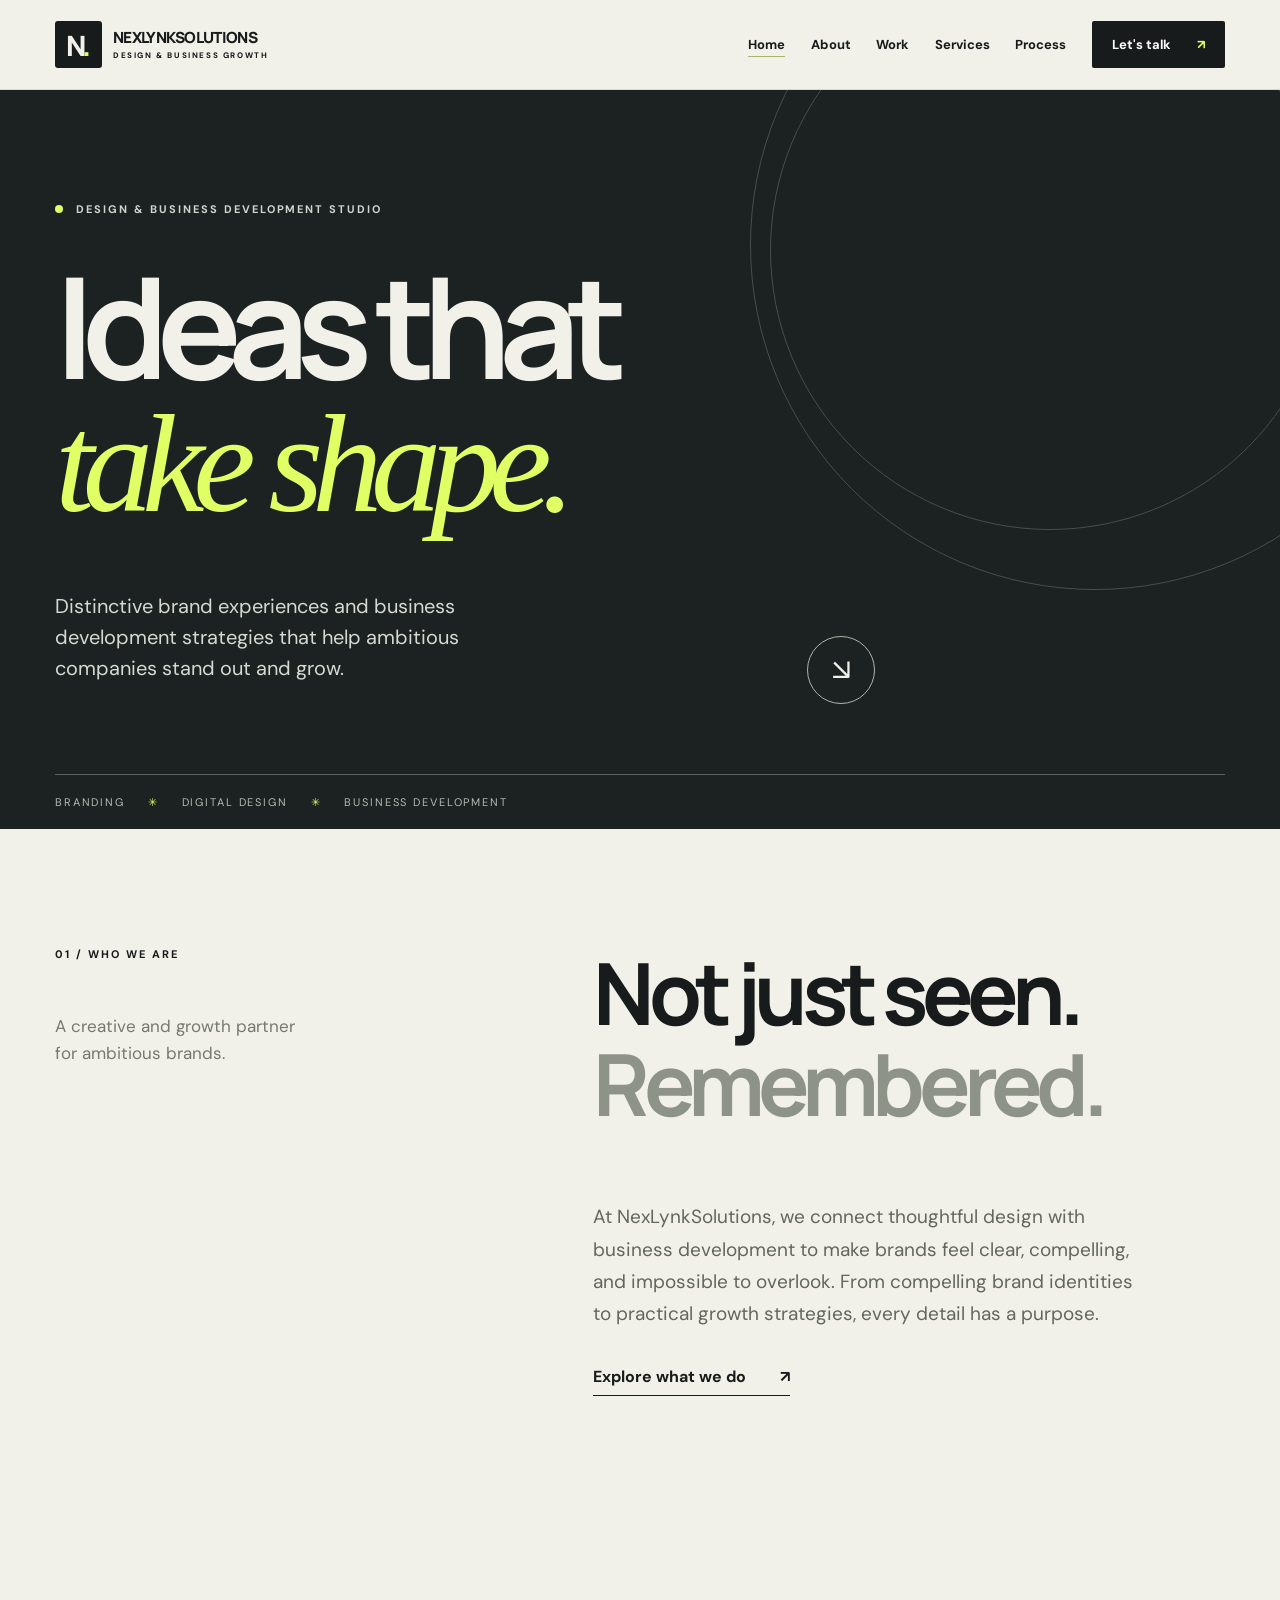
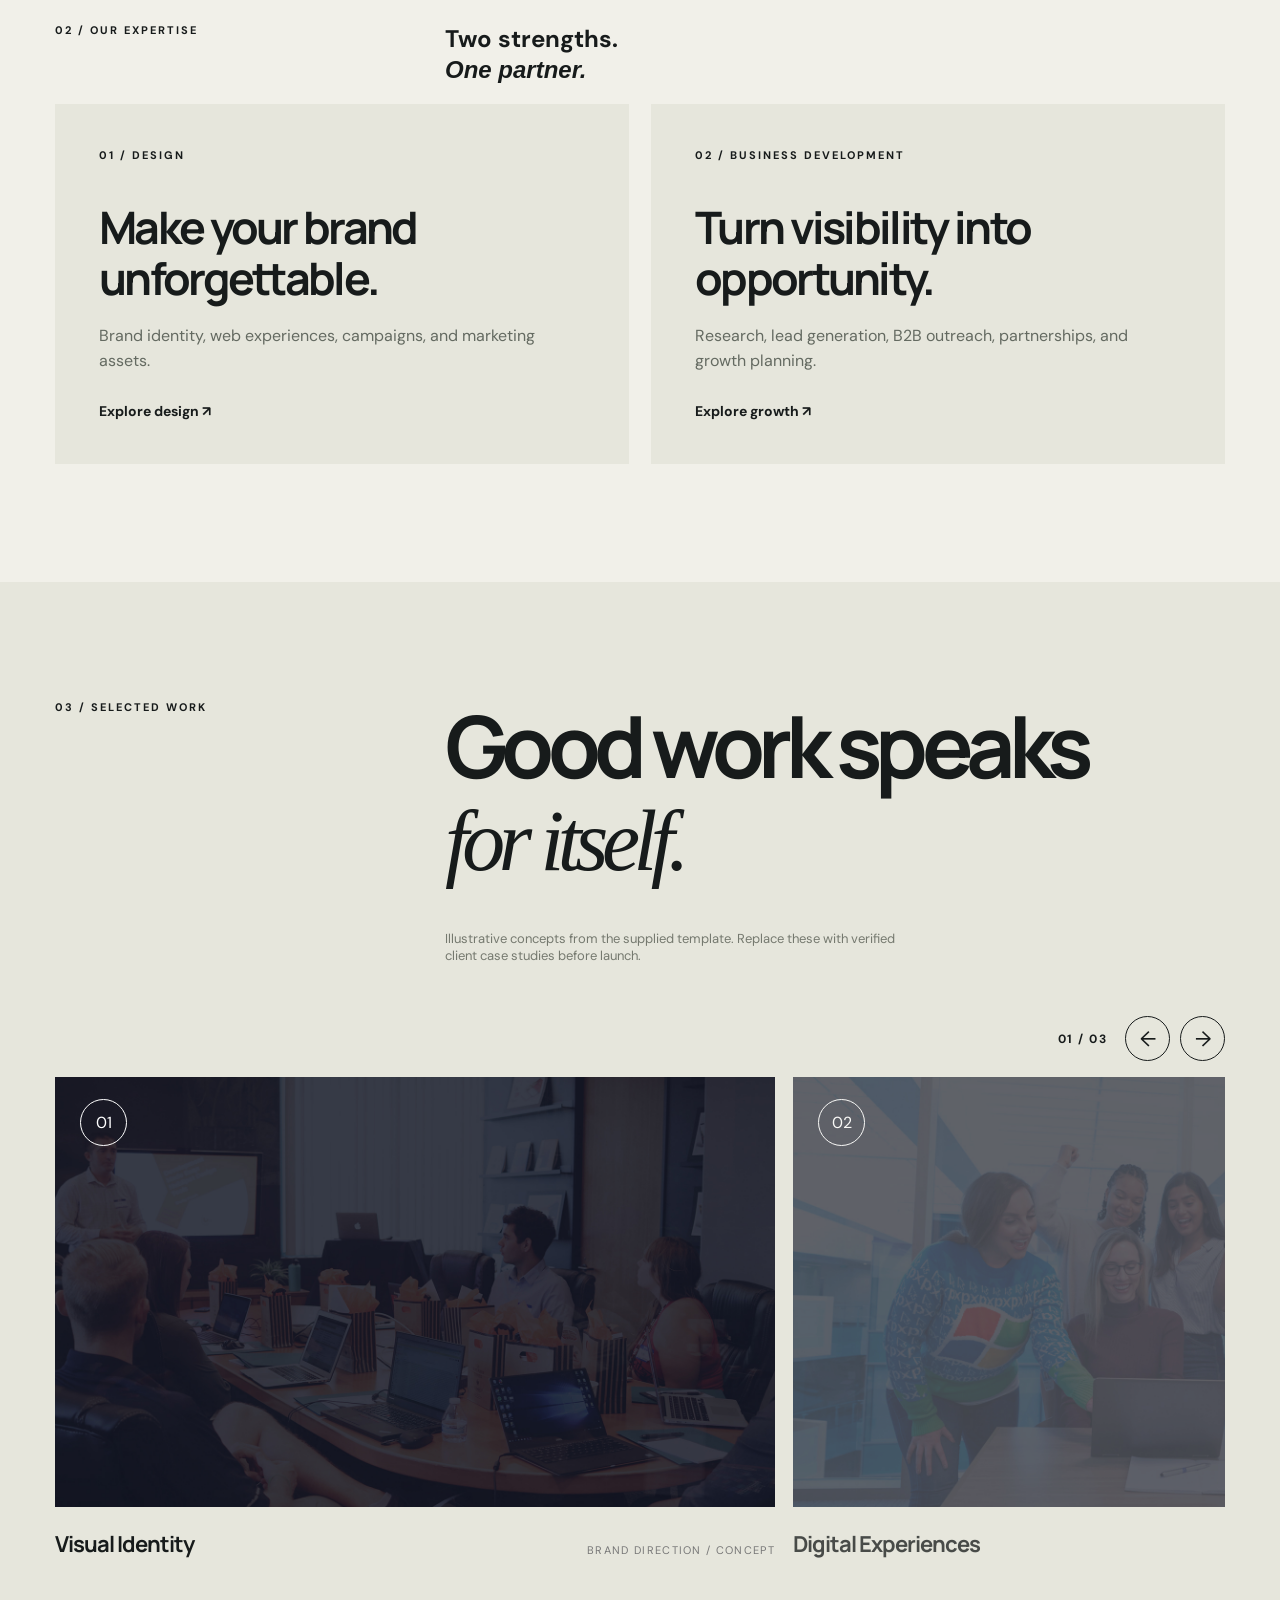
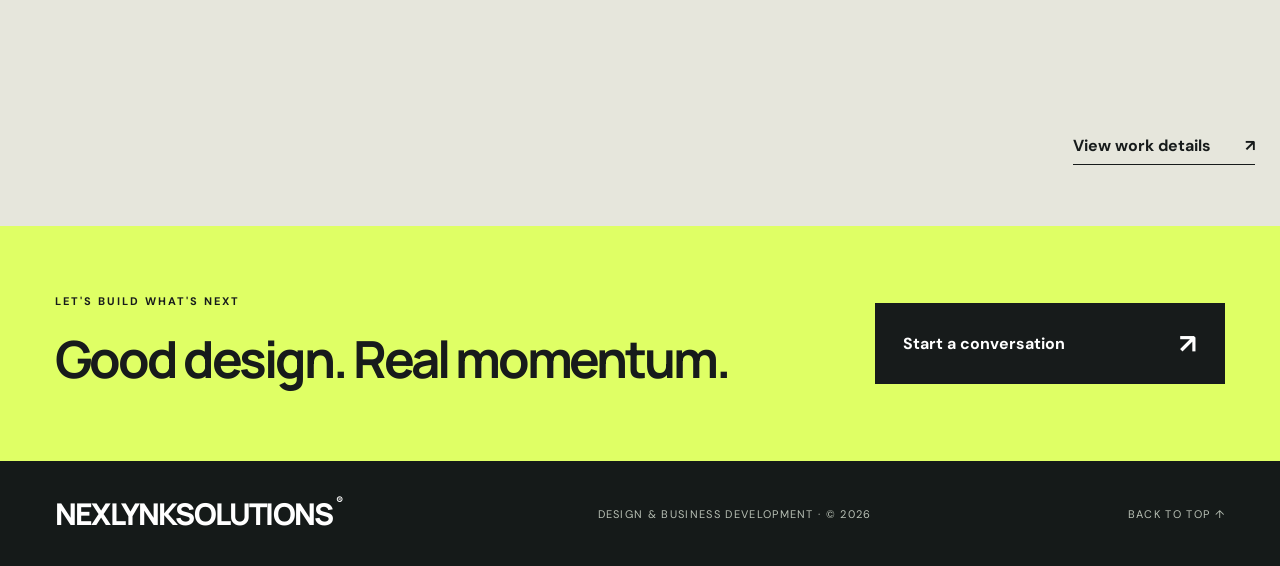
==== commit 75d1a6db: "Add files via upload" ====
--- a/index.html
+++ b/index.html
@@ -1 +1 @@
-<!doctype html><html lang="en"><head><meta charset="utf-8"><meta name="viewport" content="width=device-width, initial-scale=1"><meta name="description" content="NexLynkSolutions provides design services and business development support including branding, websites, lead generation, and growth strategy."><title>Home | NexLynkSolutions</title><link rel="stylesheet" href="style.css"></head><body><header class="site-header" id="top"><a href="index.html" aria-current="page" class="brand" aria-label="NexLynkSolutions home"><span class="brand-symbol">N<span>.</span></span><span>NEXLYNKSOLUTIONS<small>DESIGN & BUSINESS GROWTH</small></span></a><button class="menu-toggle" aria-expanded="false" aria-controls="nav" aria-label="Toggle navigation">Menu <span>☰</span></button><nav id="nav" class="nav"><a href="index.html" aria-current="page">Home</a><a href="about.html">About</a><a href="work.html">Work</a><a href="services.html">Services</a><a href="process.html">Process</a><a class="nav-cta" href="contact.html">Let's talk <span>↗</span></a></nav></header><main><section class="hero"><div class="hero-shape shape-one"></div><div class="hero-shape shape-two"></div><div class="container hero-inner"><p class="eyebrow"><span class="eyebrow-dot"></span> DESIGN & BUSINESS DEVELOPMENT STUDIO</p><h1>Ideas that<br/><em>take shape.</em></h1><div class="hero-bottom"><p>Distinctive brand experiences and business development strategies that help ambitious companies stand out and grow.</p><a aria-label="See our work" class="round-arrow" href="work.html">↘</a></div><div class="hero-index">BRANDING <span>✳</span> DIGITAL DESIGN <span>✳</span> BUSINESS DEVELOPMENT</div></div></section><section class="intro section-pad" id="studio"><div class="container intro-grid"><div><p class="section-label">01 / WHO WE ARE</p><p class="intro-kicker">A creative and growth partner<br/>for ambitious brands.</p></div><div><h2>Not just seen.<br/><span>Remembered.</span></h2><p>At NexLynkSolutions, we connect thoughtful design with business development to make brands feel clear, compelling, and impossible to overlook. From compelling brand identities to practical growth strategies, every detail has a purpose.</p><a class="text-link" href="services.html">Explore what we do <span>↗</span></a></div></div></section><section class="section-pad preview-services"><div class="container"><div class="services-heading"><p class="section-label">02 / OUR EXPERTISE</p><h2>Two strengths.<br><i>One partner.</i></h2></div><div class="dual-grid"><a class="service-tile" href="services.html#design-services"><span>01 / DESIGN</span><h3>Make your brand unforgettable.</h3><p>Brand identity, web experiences, campaigns, and marketing assets.</p><b>Explore design ↗</b></a><a class="service-tile" href="services.html#business-development"><span>02 / BUSINESS DEVELOPMENT</span><h3>Turn visibility into opportunity.</h3><p>Research, lead generation, B2B outreach, partnerships, and growth planning.</p><b>Explore growth ↗</b></a></div></div></section><section class="work section-pad" id="work"><div class="container"><div class="section-top"><p class="section-label">03 / SELECTED WORK</p><h2>Good work speaks<br/><i>for itself.</i></h2><p class="muted">Illustrative concepts from the supplied template. Replace these with verified client case studies before launch.</p></div><div class="work-grid"><article class="project project-large"><div class="project-image"><img alt="Creative direction project preview" src="assets/slide-01.jpg"/><span class="project-overlay">01</span></div><div class="project-meta"><h3>Visual Identity</h3><p>BRAND DIRECTION / CONCEPT</p></div></article><article class="project"><div class="project-image"><img alt="Property brand digital concept" src="assets/slide-02.jpg"/><span class="project-overlay">02</span></div><div class="project-meta"><h3>Digital Experiences</h3><p>WEB DESIGN / CONCEPT</p></div></article><article class="project"><div class="project-image"><img alt="Campaign design direction preview" src="assets/slide-03.jpg"/><span class="project-overlay">03</span></div><div class="project-meta"><h3>Campaign Creative</h3><p>CONTENT / CONCEPT</p></div></article></div></div></section><div class="section-bridge"><a class="text-link" href="work.html">View work details <span>↗</span></a></div><section class="mini-cta"><div class="container mini-cta-inner"><div><p class="section-label">LET'S BUILD WHAT'S NEXT</p><h2>Good design. Real momentum.</h2></div><a class="contact-button" href="contact.html">Start a conversation <span>↗</span></a></div></section></main><footer><div class="container footer-inner"><a href="index.html" class="footer-brand">NEXLYNKSOLUTIONS<span>®</span></a><span>DESIGN & BUSINESS DEVELOPMENT · © <span id="year">2026</span></span><a href="#top">BACK TO TOP ↑</a></div></footer><script src="script.js" defer></script></body></html>+<!doctype html><html lang="en"><head><meta charset="utf-8"><meta name="viewport" content="width=device-width, initial-scale=1"><meta name="description" content="NexLynkSolutions provides design services and business development support including branding, websites, lead generation, and growth strategy."><title>Home | NexLynkSolutions</title><link rel="stylesheet" href="style.css?v=2"></head><body><header class="site-header" id="top"><a href="index.html" aria-current="page" class="brand" aria-label="NexLynkSolutions home"><span class="brand-symbol">N<span>.</span></span><span>NEXLYNKSOLUTIONS<small>DESIGN & BUSINESS GROWTH</small></span></a><button class="menu-toggle" aria-expanded="false" aria-controls="nav" aria-label="Toggle navigation">Menu <span>☰</span></button><nav id="nav" class="nav"><a href="index.html" aria-current="page">Home</a><a href="about.html">About</a><a href="work.html">Work</a><a href="services.html">Services</a><a href="process.html">Process</a><a class="nav-cta" href="contact.html">Let's talk <span>↗</span></a></nav></header><main><section class="hero"><div class="hero-shape shape-one"></div><div class="hero-shape shape-two"></div><div class="container hero-inner"><p class="eyebrow"><span class="eyebrow-dot"></span> DESIGN & BUSINESS DEVELOPMENT STUDIO</p><h1>Ideas that<br/><em>take shape.</em></h1><div class="hero-bottom"><p>Distinctive brand experiences and business development strategies that help ambitious companies stand out and grow.</p><a aria-label="See our work" class="round-arrow" href="work.html">↘</a></div><div class="hero-index">BRANDING <span>✳</span> DIGITAL DESIGN <span>✳</span> BUSINESS DEVELOPMENT</div></div></section><section class="intro section-pad" id="studio"><div class="container intro-grid"><div><p class="section-label">01 / WHO WE ARE</p><p class="intro-kicker">A creative and growth partner<br/>for ambitious brands.</p></div><div><h2>Not just seen.<br/><span>Remembered.</span></h2><p>At NexLynkSolutions, we connect thoughtful design with business development to make brands feel clear, compelling, and impossible to overlook. From compelling brand identities to practical growth strategies, every detail has a purpose.</p><a class="text-link" href="services.html">Explore what we do <span>↗</span></a></div></div></section><section class="section-pad preview-services"><div class="container"><div class="services-heading"><p class="section-label">02 / OUR EXPERTISE</p><h2>Two strengths.<br><i>One partner.</i></h2></div><div class="dual-grid"><a class="service-tile" href="services.html#design-services"><span>01 / DESIGN</span><h3>Make your brand unforgettable.</h3><p>Brand identity, web experiences, campaigns, and marketing assets.</p><b>Explore design ↗</b></a><a class="service-tile" href="services.html#business-development"><span>02 / BUSINESS DEVELOPMENT</span><h3>Turn visibility into opportunity.</h3><p>Research, lead generation, B2B outreach, partnerships, and growth planning.</p><b>Explore growth ↗</b></a></div></div></section><section class="work section-pad" id="work"><div class="container"><div class="section-top"><p class="section-label">03 / SELECTED WORK</p><h2>Good work speaks<br/><i>for itself.</i></h2><p class="muted">Illustrative concepts from the supplied template. Replace these with verified client case studies before launch.</p></div><div class="work-grid"><article class="project project-large"><div class="project-image"><img alt="Creative direction project preview" src="assets/slide-01.jpg"/><span class="project-overlay">01</span></div><div class="project-meta"><h3>Visual Identity</h3><p>BRAND DIRECTION / CONCEPT</p></div></article><article class="project"><div class="project-image"><img alt="Property brand digital concept" src="assets/slide-02.jpg"/><span class="project-overlay">02</span></div><div class="project-meta"><h3>Digital Experiences</h3><p>WEB DESIGN / CONCEPT</p></div></article><article class="project"><div class="project-image"><img alt="Campaign design direction preview" src="assets/slide-03.jpg"/><span class="project-overlay">03</span></div><div class="project-meta"><h3>Campaign Creative</h3><p>CONTENT / CONCEPT</p></div></article></div></div></section><div class="section-bridge"><a class="text-link" href="work.html">View work details <span>↗</span></a></div><section class="mini-cta"><div class="container mini-cta-inner"><div><p class="section-label">LET'S BUILD WHAT'S NEXT</p><h2>Good design. Real momentum.</h2></div><a class="contact-button" href="contact.html">Start a conversation <span>↗</span></a></div></section></main><footer><div class="container footer-inner"><a href="index.html" class="footer-brand">NEXLYNKSOLUTIONS<span>®</span></a><span>DESIGN & BUSINESS DEVELOPMENT · © <span id="year">2026</span></span><a href="#top">BACK TO TOP ↑</a></div></footer><script src="script.js?v=2" defer></script></body></html>
--- a/style.css
+++ b/style.css
@@ -7,3 +7,40 @@
 @media(max-width:900px){.dual-grid{grid-template-columns:1fr}.mini-cta-inner{align-items:stretch;flex-direction:column}.mini-cta .contact-button{width:fit-content}.page-banner{min-height:360px;padding:80px 0}.page-banner h1{font-size:clamp(48px,8vw,85px)}}
 @media(max-width:600px){.page-banner h1{font-size:clamp(45px,11vw,69px)}.page-banner{padding:65px 0;min-height:340px}.service-tile{padding:28px;min-height:290px}.mini-cta .contact-button{width:100%}.site-header .brand{font-size:14px}.brand-symbol{width:40px;height:40px}}
 @media(prefers-reduced-motion:reduce){html{scroll-behavior:auto}*,*:before,*:after{transition-duration:.01ms!important;animation-duration:.01ms!important}}
+
+/* Motion enhancement layer: preserves original layouts and colors */
+@keyframes nl-rise{from{opacity:0;transform:translate3d(0,34px,0)}to{opacity:1;transform:translate3d(0,0,0)}}
+@keyframes nl-drift{0%,100%{transform:translate3d(0,0,0) rotate(0)}50%{transform:translate3d(15px,-16px,0) rotate(3deg)}}
+@keyframes nl-pulse{50%{transform:scale(1.08);opacity:.75}}
+@media(prefers-reduced-motion:no-preference){
+ .motion-ready .nl-reveal{opacity:0;transform:translateY(30px);transition:opacity .72s cubic-bezier(.2,.8,.2,1),transform .72s cubic-bezier(.2,.8,.2,1)}
+ .motion-ready .nl-reveal.nl-in{opacity:1;transform:translateY(0)}
+ .hero .eyebrow,.page-banner .eyebrow{animation:nl-rise .65s both}
+ .hero h1,.page-banner h1{animation:nl-rise .9s .12s both}
+ .hero-bottom,.page-banner .container>p:last-child{animation:nl-rise .85s .28s both}
+ .hero-shape{animation:nl-drift 12s ease-in-out infinite;will-change:transform}
+ .shape-two{animation-delay:-5s;animation-duration:15s}
+ .eyebrow-dot{animation:nl-pulse 3s ease-in-out infinite}
+ .project-image img{transition:transform .7s cubic-bezier(.2,.8,.2,1),filter .6s ease}
+ .project:hover .project-image img,.project:focus-within .project-image img{transform:scale(1.045)}
+ .round-arrow,.contact-button,.nav-cta{transition:transform .25s ease,box-shadow .25s ease,background-color .25s ease}
+ .round-arrow:hover,.contact-button:hover,.nav-cta:hover{transform:translateY(-3px)}
+}
+.nl-portfolio-controls{display:flex;justify-content:flex-end;align-items:center;gap:10px;margin:22px 0 16px}
+.nl-portfolio-controls button{background:transparent;color:var(--ink);border:1px solid currentColor;border-radius:50%;width:45px;height:45px;cursor:pointer;font-size:21px;transition:background .2s,color .2s}
+.nl-portfolio-controls button:hover,.nl-portfolio-controls button:focus-visible{background:var(--ink);color:var(--cream)}
+.nl-portfolio-count{font-size:12px;letter-spacing:.12em;margin-right:8px;font-weight:700}
+.nl-portfolio-mode{display:flex!important;gap:18px!important;overflow-x:auto;scroll-snap-type:x mandatory;scroll-behavior:smooth;scrollbar-width:thin;overscroll-behavior-inline:contain;padding-bottom:14px}
+.nl-portfolio-mode .project{flex:0 0 min(70%,720px);scroll-snap-align:start;min-width:0;grid-column:auto!important}
+.nl-portfolio-mode .project .project-image{height:clamp(240px,35vw,430px)}
+.nl-portfolio-mode .project:not(.nl-active){opacity:.76;transition:opacity .3s ease}
+.nl-portfolio-mode .project.nl-active{opacity:1}
+.nl-service-detail{color:#586354;font-size:13px;margin-top:12px;max-width:600px;padding:12px 18px;border-left:3px solid var(--accent);background:rgba(145,160,101,.08)}
+.nl-service-toggle{border:0;background:transparent;text-align:left;padding:0;color:inherit;cursor:pointer;font:inherit;width:100%}
+.nl-service-toggle:focus-visible,.nl-portfolio-controls button:focus-visible{outline:3px solid #96ab5b;outline-offset:4px}
+.nl-service-toggle[aria-expanded=true] h3{text-decoration:underline;text-decoration-color:var(--accent);text-underline-offset:6px}
+.nl-process-progress{height:4px;width:100%;background:rgba(100,110,90,.18);margin:25px 0;overflow:hidden;border-radius:9px}
+.nl-process-progress>span{display:block;width:0;height:100%;background:#99ab6b;transition:width .18s linear}
+.nl-cta-magnetic{will-change:transform}
+@media(max-width:700px){.nl-portfolio-mode .project{flex-basis:88%}.nl-portfolio-mode .project .project-image{height:260px}.nl-portfolio-controls{margin-top:12px}}
+@media(prefers-reduced-motion:reduce){.nl-portfolio-mode{scroll-behavior:auto}.nl-process-progress>span{transition:none}.nl-portfolio-mode .project{opacity:1!important}}
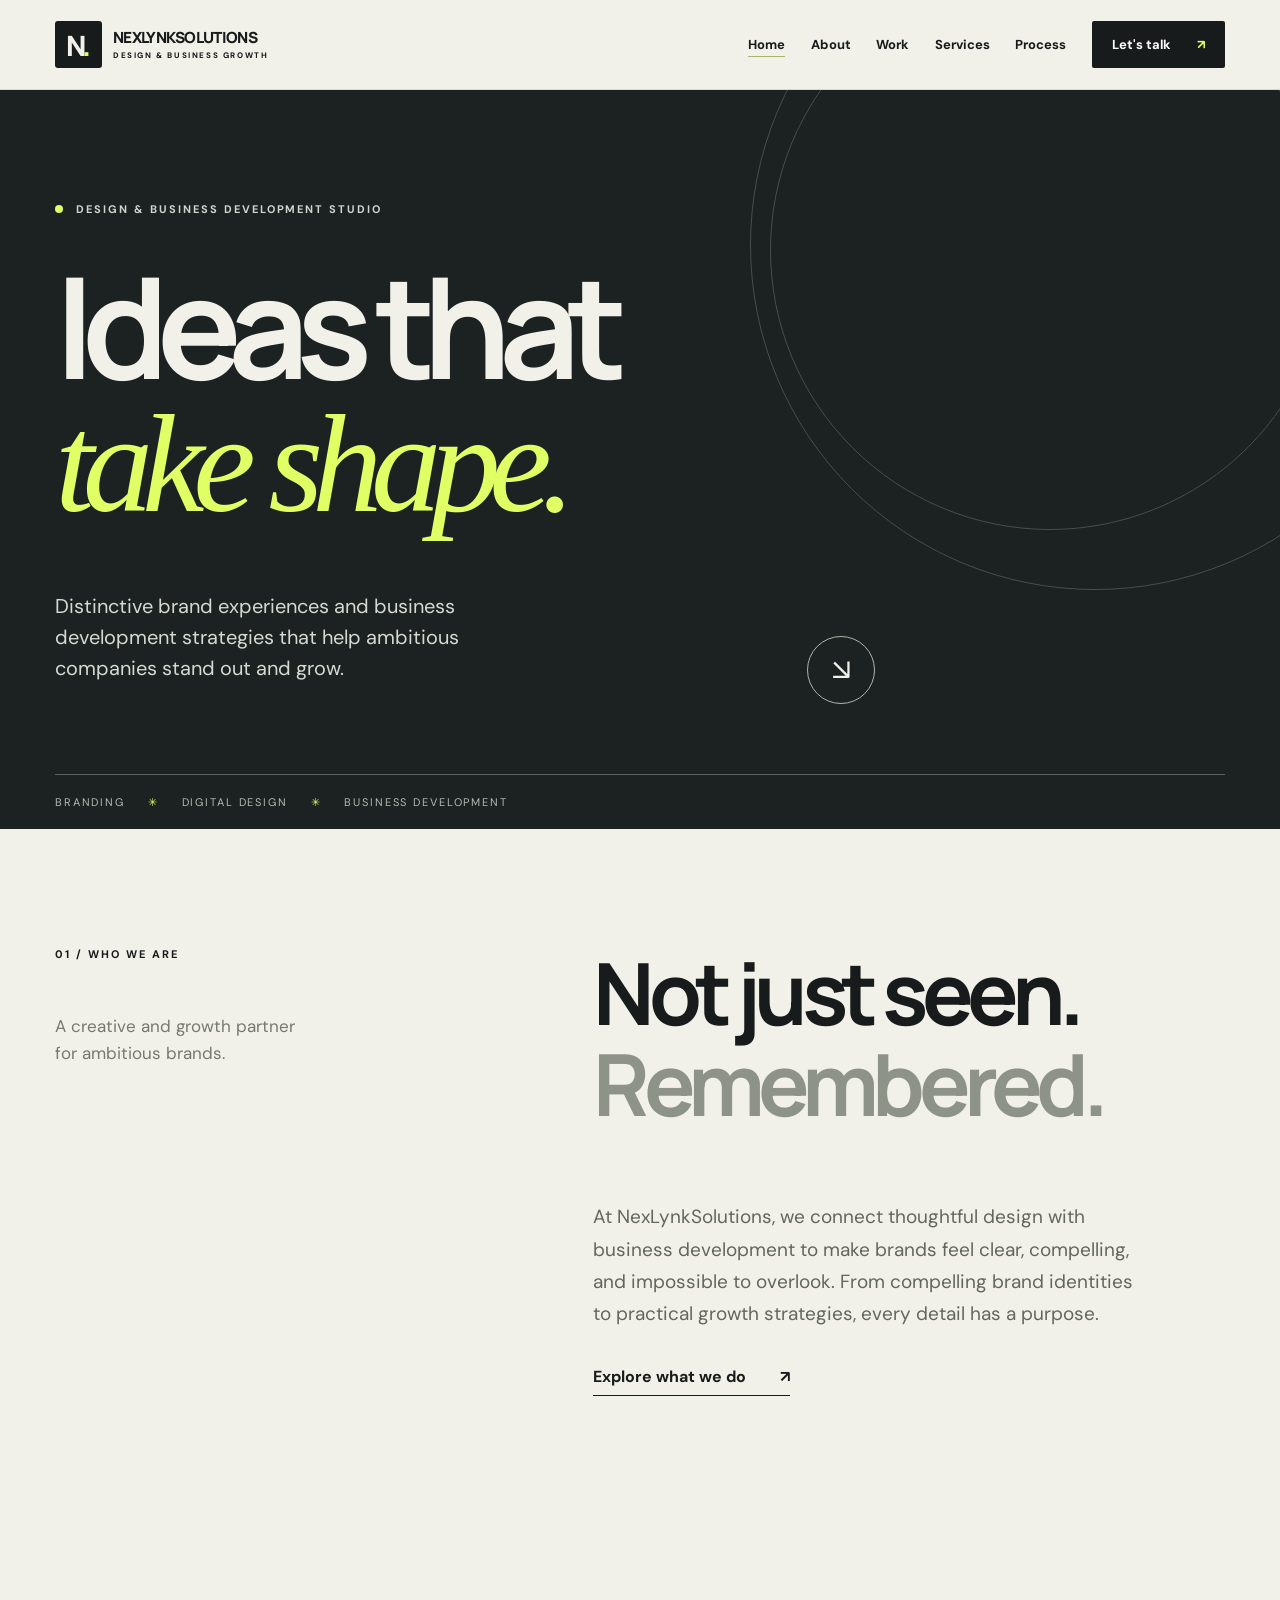
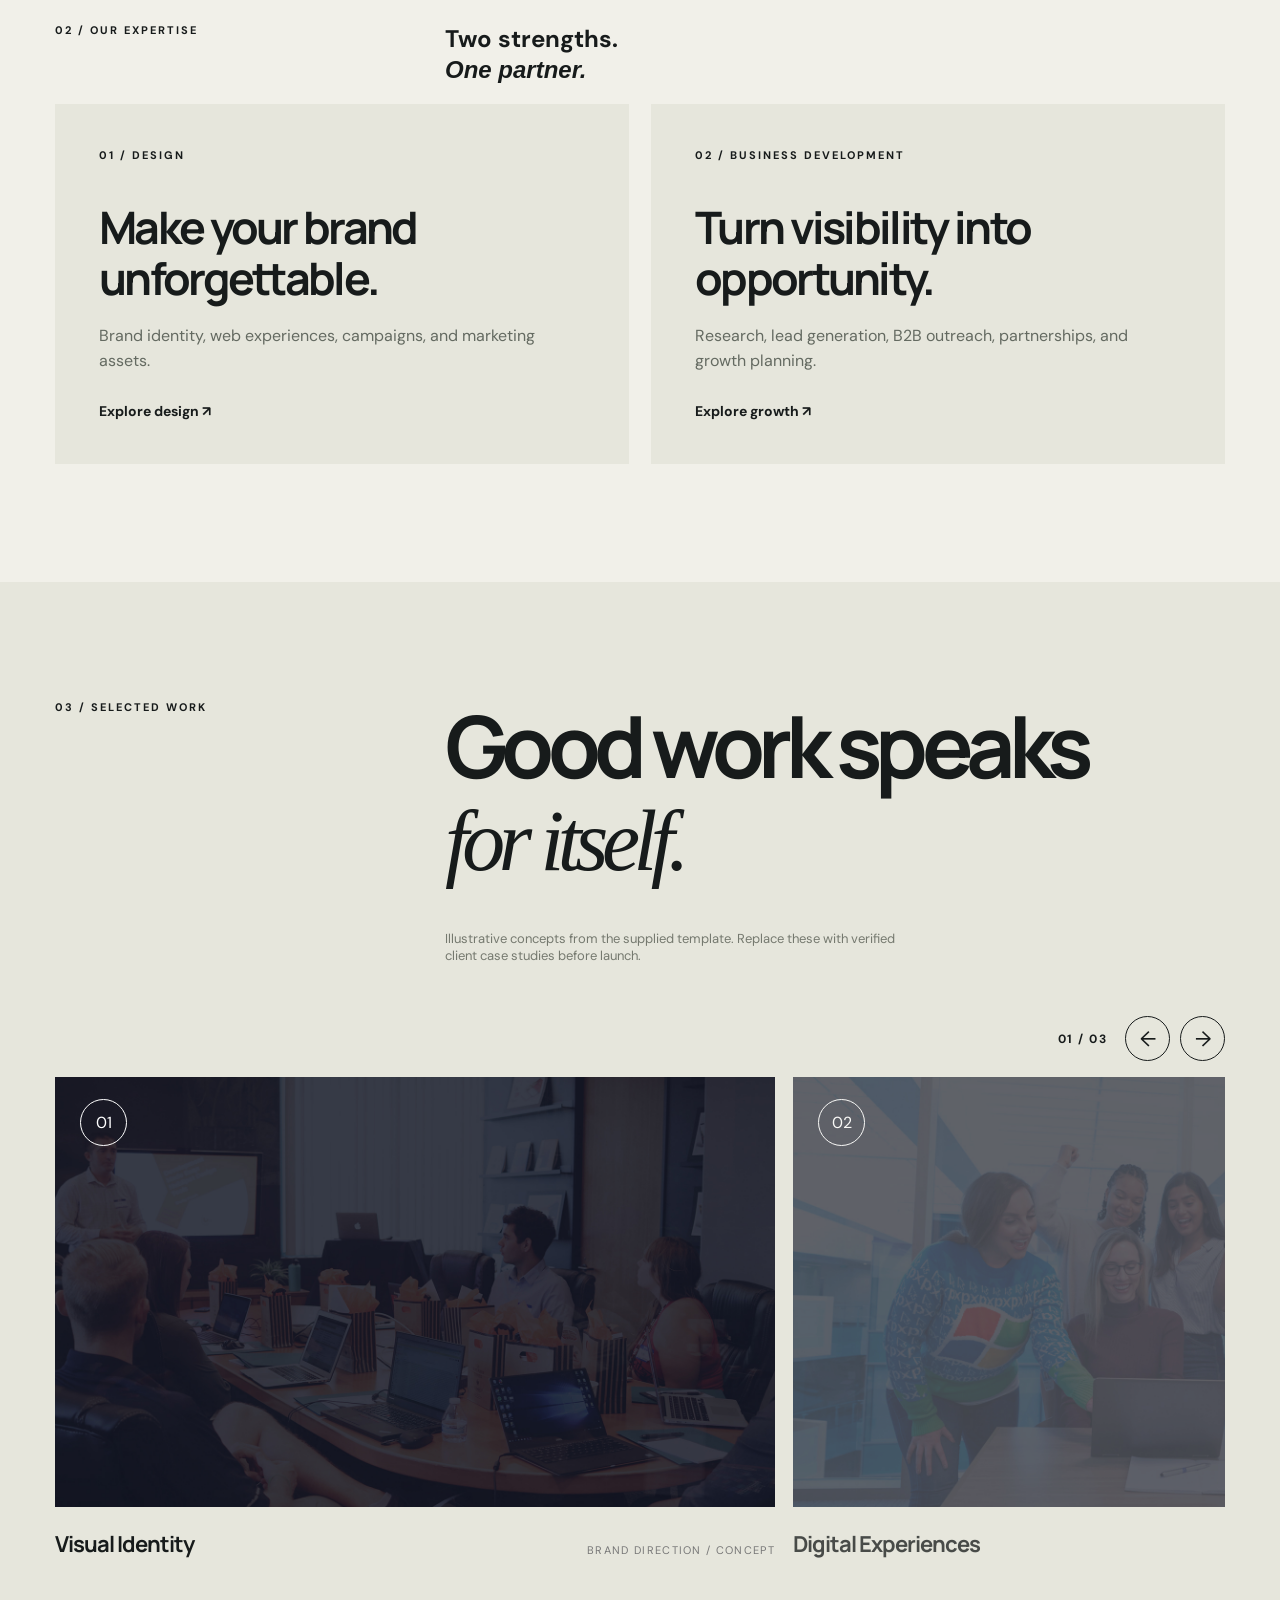
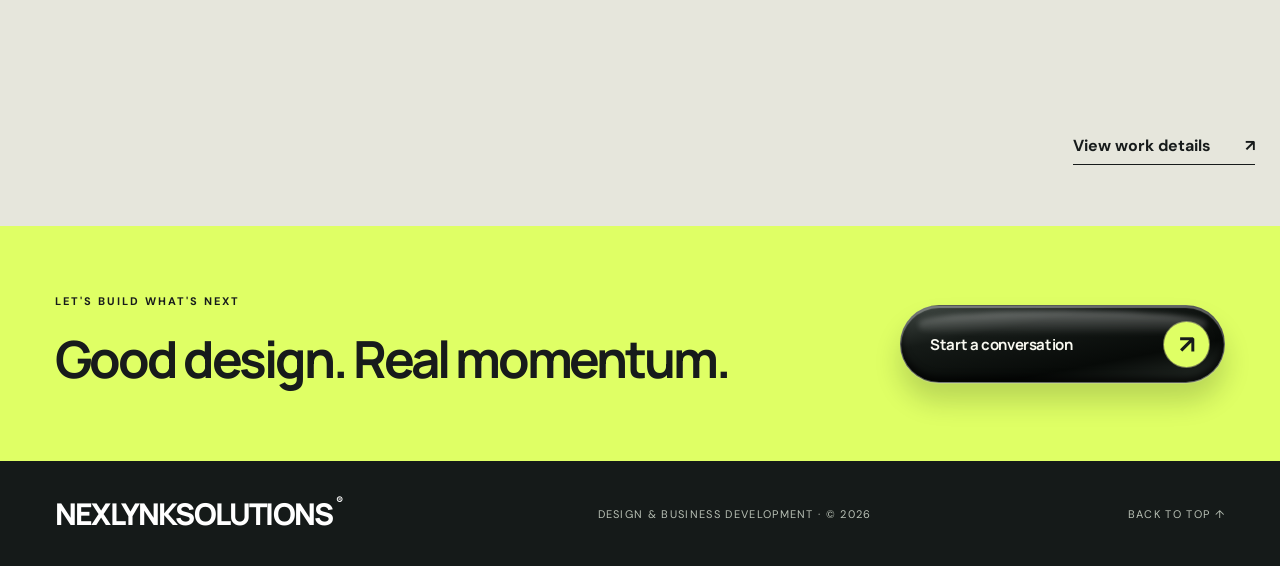
==== commit 5f819b3d: "Add files via upload" ====
--- a/index.html
+++ b/index.html
@@ -1 +1 @@
-<!doctype html><html lang="en"><head><meta charset="utf-8"><meta name="viewport" content="width=device-width, initial-scale=1"><meta name="description" content="NexLynkSolutions provides design services and business development support including branding, websites, lead generation, and growth strategy."><title>Home | NexLynkSolutions</title><link rel="stylesheet" href="style.css?v=2"></head><body><header class="site-header" id="top"><a href="index.html" aria-current="page" class="brand" aria-label="NexLynkSolutions home"><span class="brand-symbol">N<span>.</span></span><span>NEXLYNKSOLUTIONS<small>DESIGN & BUSINESS GROWTH</small></span></a><button class="menu-toggle" aria-expanded="false" aria-controls="nav" aria-label="Toggle navigation">Menu <span>☰</span></button><nav id="nav" class="nav"><a href="index.html" aria-current="page">Home</a><a href="about.html">About</a><a href="work.html">Work</a><a href="services.html">Services</a><a href="process.html">Process</a><a class="nav-cta" href="contact.html">Let's talk <span>↗</span></a></nav></header><main><section class="hero"><div class="hero-shape shape-one"></div><div class="hero-shape shape-two"></div><div class="container hero-inner"><p class="eyebrow"><span class="eyebrow-dot"></span> DESIGN & BUSINESS DEVELOPMENT STUDIO</p><h1>Ideas that<br/><em>take shape.</em></h1><div class="hero-bottom"><p>Distinctive brand experiences and business development strategies that help ambitious companies stand out and grow.</p><a aria-label="See our work" class="round-arrow" href="work.html">↘</a></div><div class="hero-index">BRANDING <span>✳</span> DIGITAL DESIGN <span>✳</span> BUSINESS DEVELOPMENT</div></div></section><section class="intro section-pad" id="studio"><div class="container intro-grid"><div><p class="section-label">01 / WHO WE ARE</p><p class="intro-kicker">A creative and growth partner<br/>for ambitious brands.</p></div><div><h2>Not just seen.<br/><span>Remembered.</span></h2><p>At NexLynkSolutions, we connect thoughtful design with business development to make brands feel clear, compelling, and impossible to overlook. From compelling brand identities to practical growth strategies, every detail has a purpose.</p><a class="text-link" href="services.html">Explore what we do <span>↗</span></a></div></div></section><section class="section-pad preview-services"><div class="container"><div class="services-heading"><p class="section-label">02 / OUR EXPERTISE</p><h2>Two strengths.<br><i>One partner.</i></h2></div><div class="dual-grid"><a class="service-tile" href="services.html#design-services"><span>01 / DESIGN</span><h3>Make your brand unforgettable.</h3><p>Brand identity, web experiences, campaigns, and marketing assets.</p><b>Explore design ↗</b></a><a class="service-tile" href="services.html#business-development"><span>02 / BUSINESS DEVELOPMENT</span><h3>Turn visibility into opportunity.</h3><p>Research, lead generation, B2B outreach, partnerships, and growth planning.</p><b>Explore growth ↗</b></a></div></div></section><section class="work section-pad" id="work"><div class="container"><div class="section-top"><p class="section-label">03 / SELECTED WORK</p><h2>Good work speaks<br/><i>for itself.</i></h2><p class="muted">Illustrative concepts from the supplied template. Replace these with verified client case studies before launch.</p></div><div class="work-grid"><article class="project project-large"><div class="project-image"><img alt="Creative direction project preview" src="assets/slide-01.jpg"/><span class="project-overlay">01</span></div><div class="project-meta"><h3>Visual Identity</h3><p>BRAND DIRECTION / CONCEPT</p></div></article><article class="project"><div class="project-image"><img alt="Property brand digital concept" src="assets/slide-02.jpg"/><span class="project-overlay">02</span></div><div class="project-meta"><h3>Digital Experiences</h3><p>WEB DESIGN / CONCEPT</p></div></article><article class="project"><div class="project-image"><img alt="Campaign design direction preview" src="assets/slide-03.jpg"/><span class="project-overlay">03</span></div><div class="project-meta"><h3>Campaign Creative</h3><p>CONTENT / CONCEPT</p></div></article></div></div></section><div class="section-bridge"><a class="text-link" href="work.html">View work details <span>↗</span></a></div><section class="mini-cta"><div class="container mini-cta-inner"><div><p class="section-label">LET'S BUILD WHAT'S NEXT</p><h2>Good design. Real momentum.</h2></div><a class="contact-button" href="contact.html">Start a conversation <span>↗</span></a></div></section></main><footer><div class="container footer-inner"><a href="index.html" class="footer-brand">NEXLYNKSOLUTIONS<span>®</span></a><span>DESIGN & BUSINESS DEVELOPMENT · © <span id="year">2026</span></span><a href="#top">BACK TO TOP ↑</a></div></footer><script src="script.js?v=2" defer></script></body></html>+<!doctype html><html lang="en"><head><meta charset="utf-8"><meta name="viewport" content="width=device-width, initial-scale=1"><meta name="description" content="NexLynkSolutions provides design services and business development support including branding, websites, lead generation, and growth strategy."><title>Home | NexLynkSolutions</title><link rel="stylesheet" href="style.css?v=venom5"></head><body><header class="site-header" id="top"><a href="index.html" aria-current="page" class="brand" aria-label="NexLynkSolutions home"><span class="brand-symbol">N<span>.</span></span><span>NEXLYNKSOLUTIONS<small>DESIGN & BUSINESS GROWTH</small></span></a><button class="menu-toggle" aria-expanded="false" aria-controls="nav" aria-label="Toggle navigation">Menu <span>☰</span></button><nav id="nav" class="nav"><a href="index.html" aria-current="page">Home</a><a href="about.html">About</a><a href="work.html">Work</a><a href="services.html">Services</a><a href="process.html">Process</a><a class="nav-cta" href="contact.html">Let's talk <span>↗</span></a></nav></header><main><section class="hero"><div class="hero-shape shape-one"></div><div class="hero-shape shape-two"></div><div class="container hero-inner"><p class="eyebrow"><span class="eyebrow-dot"></span> DESIGN & BUSINESS DEVELOPMENT STUDIO</p><h1>Ideas that<br/><em>take shape.</em></h1><div class="hero-bottom"><p>Distinctive brand experiences and business development strategies that help ambitious companies stand out and grow.</p><a aria-label="See our work" class="round-arrow" href="work.html">↘</a></div><div class="hero-index">BRANDING <span>✳</span> DIGITAL DESIGN <span>✳</span> BUSINESS DEVELOPMENT</div></div></section><section class="intro section-pad" id="studio"><div class="container intro-grid"><div><p class="section-label">01 / WHO WE ARE</p><p class="intro-kicker">A creative and growth partner<br/>for ambitious brands.</p></div><div><h2>Not just seen.<br/><span>Remembered.</span></h2><p>At NexLynkSolutions, we connect thoughtful design with business development to make brands feel clear, compelling, and impossible to overlook. From compelling brand identities to practical growth strategies, every detail has a purpose.</p><a class="text-link" href="services.html">Explore what we do <span>↗</span></a></div></div></section><section class="section-pad preview-services"><div class="container"><div class="services-heading"><p class="section-label">02 / OUR EXPERTISE</p><h2>Two strengths.<br><i>One partner.</i></h2></div><div class="dual-grid"><a class="service-tile" href="services.html#design-services"><span>01 / DESIGN</span><h3>Make your brand unforgettable.</h3><p>Brand identity, web experiences, campaigns, and marketing assets.</p><b>Explore design ↗</b></a><a class="service-tile" href="services.html#business-development"><span>02 / BUSINESS DEVELOPMENT</span><h3>Turn visibility into opportunity.</h3><p>Research, lead generation, B2B outreach, partnerships, and growth planning.</p><b>Explore growth ↗</b></a></div></div></section><section class="work section-pad" id="work"><div class="container"><div class="section-top"><p class="section-label">03 / SELECTED WORK</p><h2>Good work speaks<br/><i>for itself.</i></h2><p class="muted">Illustrative concepts from the supplied template. Replace these with verified client case studies before launch.</p></div><div class="work-grid"><article class="project project-large"><div class="project-image"><img alt="Creative direction project preview" src="assets/slide-01.jpg"/><span class="project-overlay">01</span></div><div class="project-meta"><h3>Visual Identity</h3><p>BRAND DIRECTION / CONCEPT</p></div></article><article class="project"><div class="project-image"><img alt="Property brand digital concept" src="assets/slide-02.jpg"/><span class="project-overlay">02</span></div><div class="project-meta"><h3>Digital Experiences</h3><p>WEB DESIGN / CONCEPT</p></div></article><article class="project"><div class="project-image"><img alt="Campaign design direction preview" src="assets/slide-03.jpg"/><span class="project-overlay">03</span></div><div class="project-meta"><h3>Campaign Creative</h3><p>CONTENT / CONCEPT</p></div></article></div></div></section><div class="section-bridge"><a class="text-link" href="work.html">View work details <span>↗</span></a></div><section class="mini-cta"><div class="container mini-cta-inner"><div><p class="section-label">LET'S BUILD WHAT'S NEXT</p><h2>Good design. Real momentum.</h2></div><a class="contact-button venom-button" href="contact.html" aria-label="Start a conversation"><span class="venom-button-label">Start a conversation</span><span class="venom-button-arrow" aria-hidden="true">↗</span></a></div></section></main><footer><div class="container footer-inner"><a href="index.html" class="footer-brand">NEXLYNKSOLUTIONS<span>®</span></a><span>DESIGN & BUSINESS DEVELOPMENT · © <span id="year">2026</span></span><a href="#top">BACK TO TOP ↑</a></div></footer><script src="script.js?v=venom5" defer></script></body></html>
--- a/style.css
+++ b/style.css
@@ -44,3 +44,56 @@
 .nl-cta-magnetic{will-change:transform}
 @media(max-width:700px){.nl-portfolio-mode .project{flex-basis:88%}.nl-portfolio-mode .project .project-image{height:260px}.nl-portfolio-controls{margin-top:12px}}
 @media(prefers-reduced-motion:reduce){.nl-portfolio-mode{scroll-behavior:auto}.nl-process-progress>span{transition:none}.nl-portfolio-mode .project{opacity:1!important}}
+
+
+/* === NexLynkSolutions Venom CTA. ONLY the bottom-right Start a conversation pill. === */
+.mini-cta .contact-button.venom-button {
+  position: relative; overflow: visible; isolation: isolate;
+  display: inline-flex; align-items: center; justify-content: space-between;
+  gap: 22px; min-width: 325px; min-height: 78px;
+  padding: 15px 15px 15px 29px; margin: 0;
+  border-radius: 100px; border: 1px solid rgba(255,255,255,.30);
+  background: linear-gradient(169deg,#434b46 0%,#151a17 31%,#070a08 69%,#29302b 100%);
+  color: #f9f9f1;
+  box-shadow: inset 0 2px 1px rgba(255,255,255,.34),inset 0 -5px 7px rgba(0,0,0,.75),
+    0 18px 27px rgba(9,25,15,.18), 0 1px 0 rgba(255,255,255,.25);
+  transition: transform .22s ease, box-shadow .26s ease,filter .3s ease;
+  will-change: transform;
+}
+.mini-cta .contact-button.venom-button::before {
+  content:""; position:absolute;left:18px;right:18px;top:5px;height:30%;z-index:-1;
+  border-radius:100% 100% 45% 45%; pointer-events:none;
+  background:linear-gradient(180deg,rgba(255,255,255,.33),rgba(255,255,255,.018));filter:blur(2.5px);
+}
+.mini-cta .contact-button.venom-button:hover,
+.mini-cta .contact-button.venom-button:focus-visible {
+  filter:brightness(1.12);
+  transform: translateY(-3px);
+  box-shadow: inset 0 2px 2px rgba(255,255,255,.43),inset 0 -5px 7px rgba(0,0,0,.75),
+     0 21px 36px rgba(4,18,11,.3),0 0 0 3px rgba(13,22,14,.15);
+}
+.mini-cta .venom-button-label{position:relative; z-index:1; font:700 15px Manrope,sans-serif;letter-spacing:-.025em;white-space:nowrap}
+.mini-cta .contact-button.venom-button .venom-button-arrow{
+  z-index:1; display:grid;place-items:center;flex:0 0 45px;width:45px;height:45px;
+  padding:0;margin:0;border-radius:50%;color:var(--ink);background:var(--accent);
+  font-size:25px;line-height:1;transition:transform .35s ease,box-shadow .35s ease;
+  box-shadow:0 0 0 1px rgba(244,255,151,.45);
+}
+.mini-cta .contact-button.venom-button:hover .venom-button-arrow,
+.mini-cta .contact-button.venom-button:focus-visible .venom-button-arrow{
+ transform:rotate(45deg);box-shadow:0 0 20px rgba(223,255,97,.7)
+}
+.mini-cta .contact-button.venom-button:focus-visible{outline:3px solid #111a16;outline-offset:5px}
+/* Transparent global drawing surface. Does not intercept hovering or clicking links. */
+.venom-web-overlay{position:fixed;inset:0;z-index:999;overflow:visible;width:100%;height:100%;pointer-events:none;opacity:0;transition:opacity .18s ease}
+.venom-web-overlay.is-active{opacity:1}
+.venom-web-overlay .venom-web-main{fill:#0a100d;stroke:#090e0b;stroke-width:1.2;stroke-linejoin:round}
+.venom-web-overlay .venom-web-line{fill:none;stroke:#101711;stroke-linecap:round;stroke-linejoin:round}
+.venom-web-overlay .venom-web-glint{fill:none;stroke:#b2bdb2;stroke-opacity:.6;stroke-width:1.2;stroke-linecap:round}
+.venom-web-overlay .venom-web-hand{fill:#f2f1e8;stroke:#0a110e;stroke-width:2.5;stroke-linejoin:round;stroke-linecap:round;filter:drop-shadow(0 2px 2px #1115)}
+@media(max-width:600px){
+ .mini-cta .contact-button.venom-button{width:100%;min-width:0;min-height:70px;padding:12px 12px 12px 22px}
+ .mini-cta .venom-button-label{font-size:14px}
+ .mini-cta .contact-button.venom-button .venom-button-arrow{width:42px;height:42px;flex-basis:42px}
+}
+@media (prefers-reduced-motion:reduce){.venom-web-overlay{display:none}.mini-cta .contact-button.venom-button{will-change:auto;transition:none}}
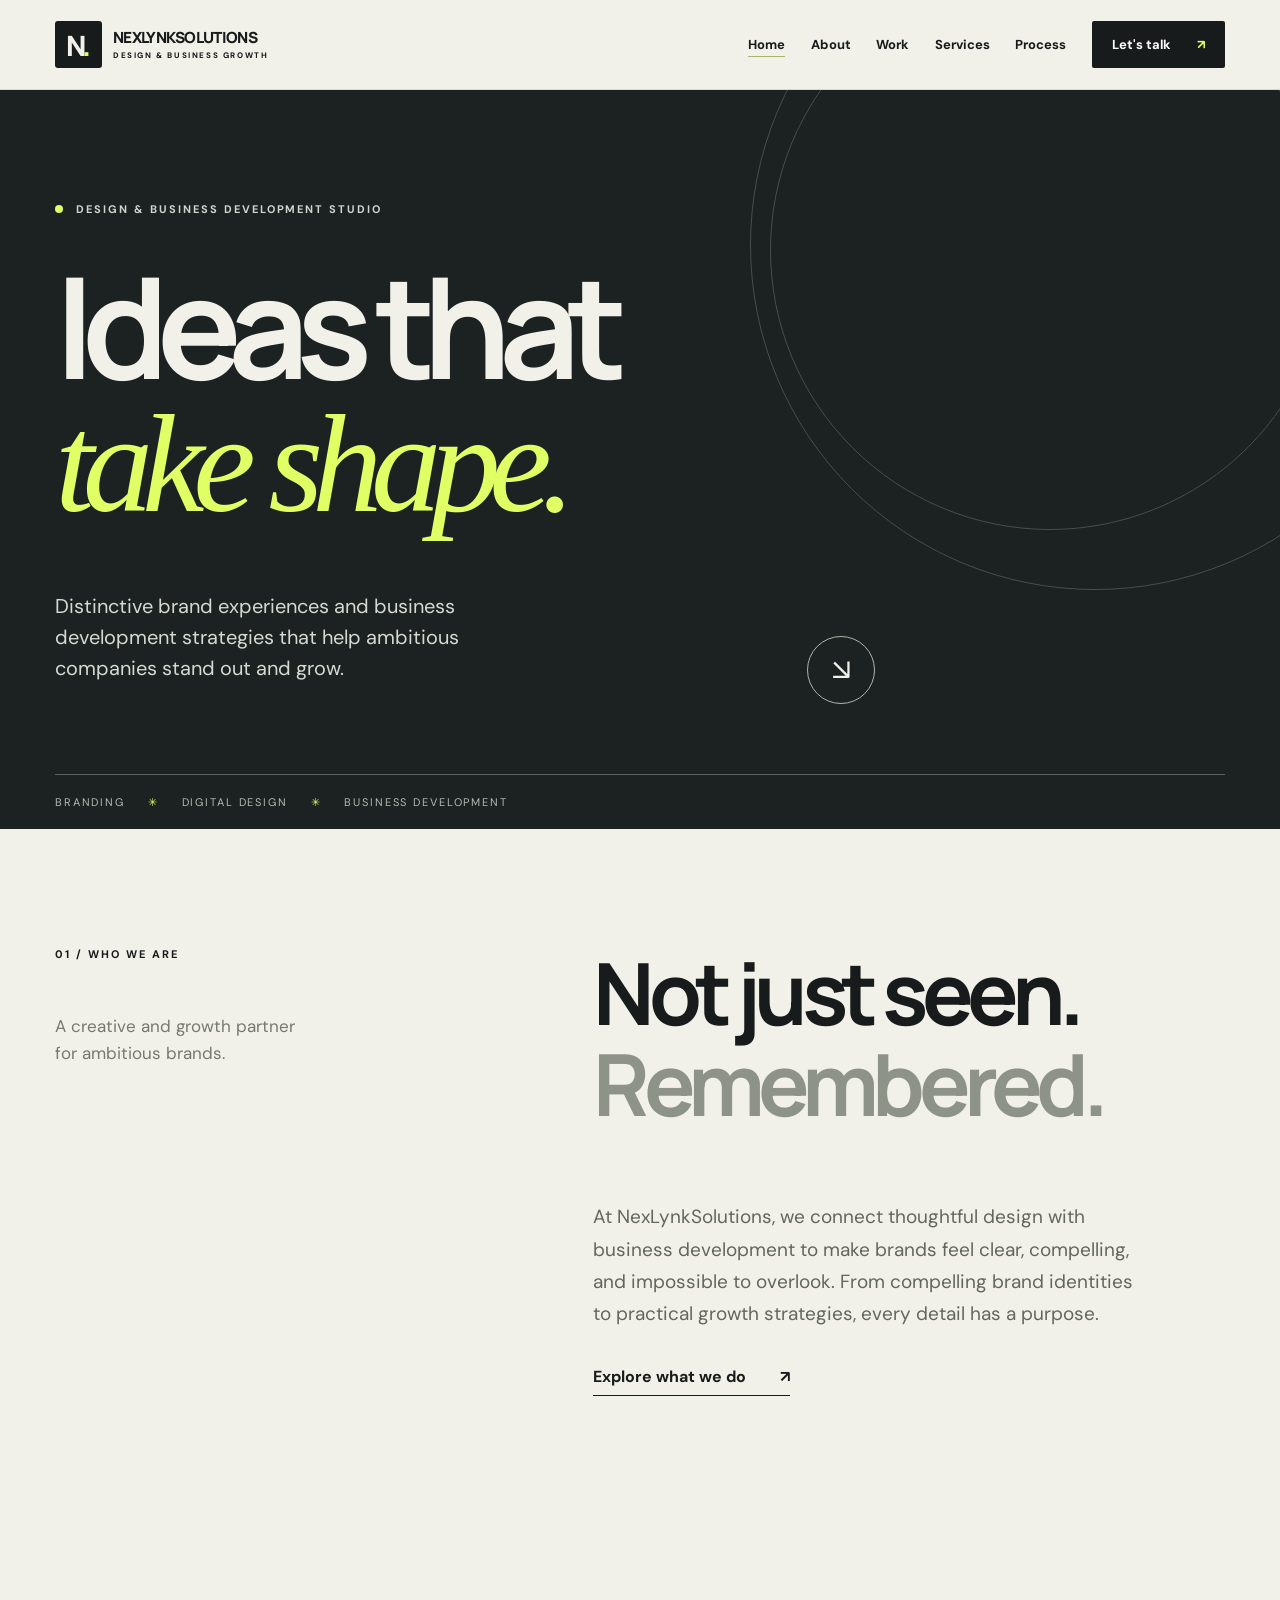
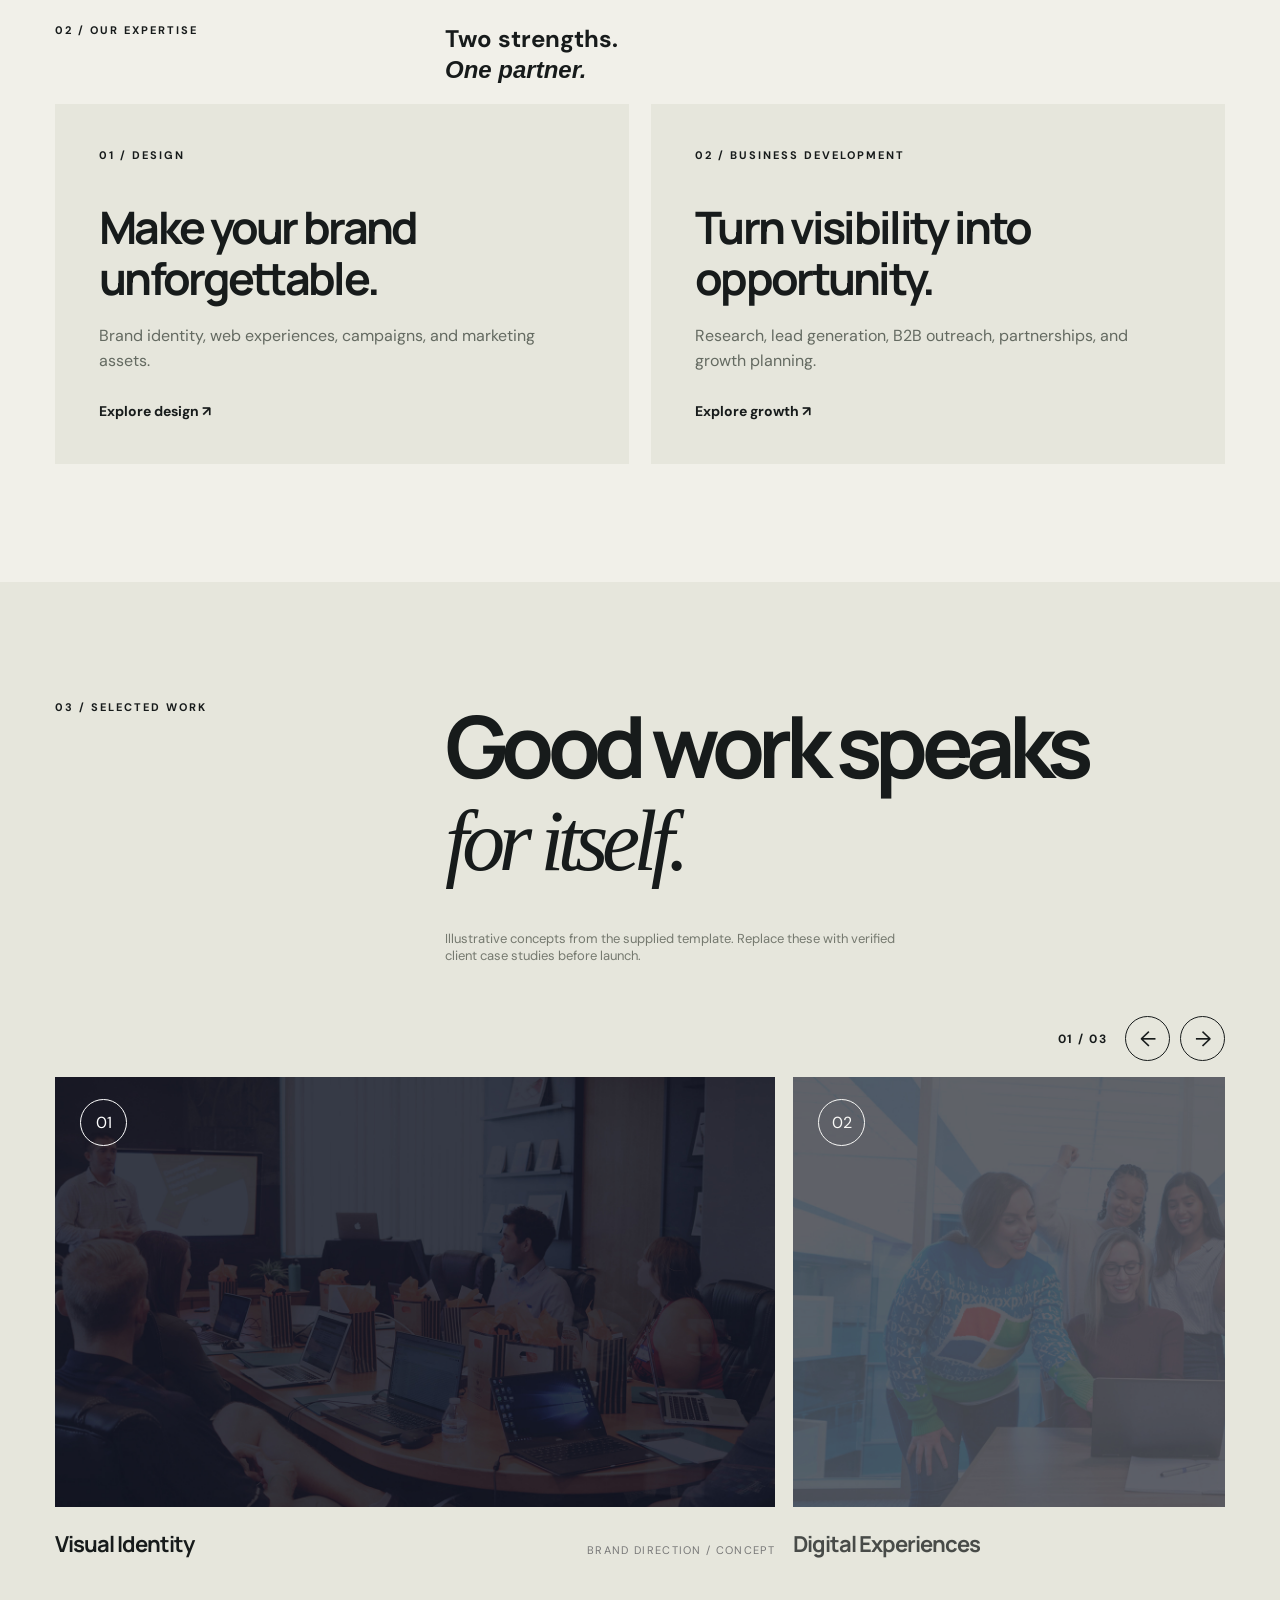
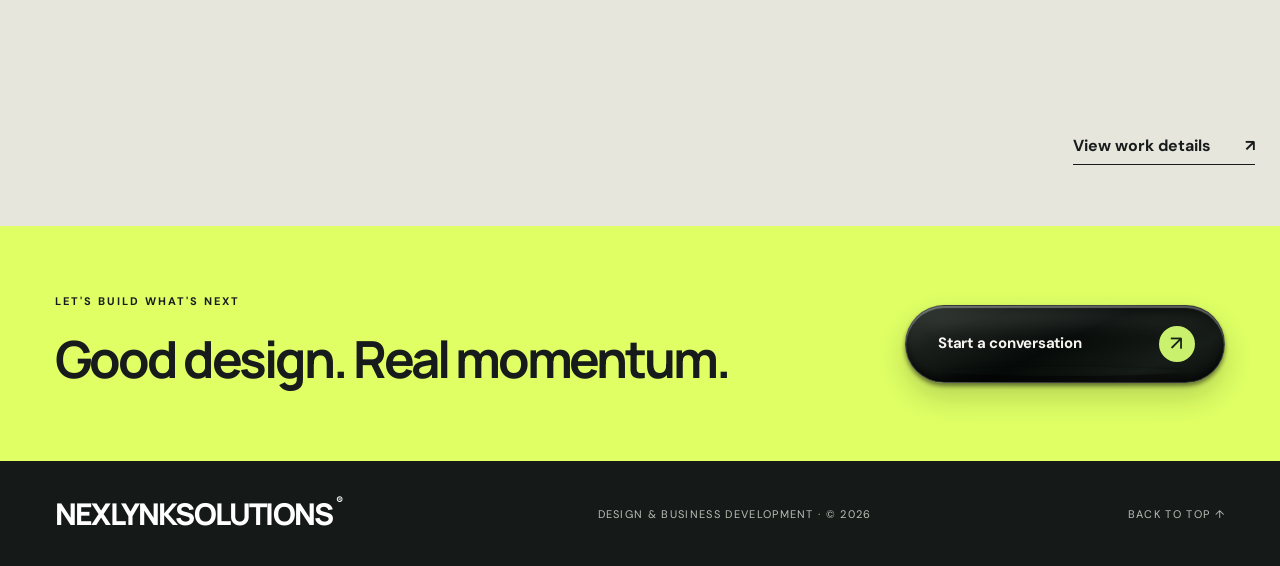
==== commit 3659b45c: "Add files via upload" ====
--- a/index.html
+++ b/index.html
@@ -1 +1 @@
-<!doctype html><html lang="en"><head><meta charset="utf-8"><meta name="viewport" content="width=device-width, initial-scale=1"><meta name="description" content="NexLynkSolutions provides design services and business development support including branding, websites, lead generation, and growth strategy."><title>Home | NexLynkSolutions</title><link rel="stylesheet" href="style.css?v=venom5"></head><body><header class="site-header" id="top"><a href="index.html" aria-current="page" class="brand" aria-label="NexLynkSolutions home"><span class="brand-symbol">N<span>.</span></span><span>NEXLYNKSOLUTIONS<small>DESIGN & BUSINESS GROWTH</small></span></a><button class="menu-toggle" aria-expanded="false" aria-controls="nav" aria-label="Toggle navigation">Menu <span>☰</span></button><nav id="nav" class="nav"><a href="index.html" aria-current="page">Home</a><a href="about.html">About</a><a href="work.html">Work</a><a href="services.html">Services</a><a href="process.html">Process</a><a class="nav-cta" href="contact.html">Let's talk <span>↗</span></a></nav></header><main><section class="hero"><div class="hero-shape shape-one"></div><div class="hero-shape shape-two"></div><div class="container hero-inner"><p class="eyebrow"><span class="eyebrow-dot"></span> DESIGN & BUSINESS DEVELOPMENT STUDIO</p><h1>Ideas that<br/><em>take shape.</em></h1><div class="hero-bottom"><p>Distinctive brand experiences and business development strategies that help ambitious companies stand out and grow.</p><a aria-label="See our work" class="round-arrow" href="work.html">↘</a></div><div class="hero-index">BRANDING <span>✳</span> DIGITAL DESIGN <span>✳</span> BUSINESS DEVELOPMENT</div></div></section><section class="intro section-pad" id="studio"><div class="container intro-grid"><div><p class="section-label">01 / WHO WE ARE</p><p class="intro-kicker">A creative and growth partner<br/>for ambitious brands.</p></div><div><h2>Not just seen.<br/><span>Remembered.</span></h2><p>At NexLynkSolutions, we connect thoughtful design with business development to make brands feel clear, compelling, and impossible to overlook. From compelling brand identities to practical growth strategies, every detail has a purpose.</p><a class="text-link" href="services.html">Explore what we do <span>↗</span></a></div></div></section><section class="section-pad preview-services"><div class="container"><div class="services-heading"><p class="section-label">02 / OUR EXPERTISE</p><h2>Two strengths.<br><i>One partner.</i></h2></div><div class="dual-grid"><a class="service-tile" href="services.html#design-services"><span>01 / DESIGN</span><h3>Make your brand unforgettable.</h3><p>Brand identity, web experiences, campaigns, and marketing assets.</p><b>Explore design ↗</b></a><a class="service-tile" href="services.html#business-development"><span>02 / BUSINESS DEVELOPMENT</span><h3>Turn visibility into opportunity.</h3><p>Research, lead generation, B2B outreach, partnerships, and growth planning.</p><b>Explore growth ↗</b></a></div></div></section><section class="work section-pad" id="work"><div class="container"><div class="section-top"><p class="section-label">03 / SELECTED WORK</p><h2>Good work speaks<br/><i>for itself.</i></h2><p class="muted">Illustrative concepts from the supplied template. Replace these with verified client case studies before launch.</p></div><div class="work-grid"><article class="project project-large"><div class="project-image"><img alt="Creative direction project preview" src="assets/slide-01.jpg"/><span class="project-overlay">01</span></div><div class="project-meta"><h3>Visual Identity</h3><p>BRAND DIRECTION / CONCEPT</p></div></article><article class="project"><div class="project-image"><img alt="Property brand digital concept" src="assets/slide-02.jpg"/><span class="project-overlay">02</span></div><div class="project-meta"><h3>Digital Experiences</h3><p>WEB DESIGN / CONCEPT</p></div></article><article class="project"><div class="project-image"><img alt="Campaign design direction preview" src="assets/slide-03.jpg"/><span class="project-overlay">03</span></div><div class="project-meta"><h3>Campaign Creative</h3><p>CONTENT / CONCEPT</p></div></article></div></div></section><div class="section-bridge"><a class="text-link" href="work.html">View work details <span>↗</span></a></div><section class="mini-cta"><div class="container mini-cta-inner"><div><p class="section-label">LET'S BUILD WHAT'S NEXT</p><h2>Good design. Real momentum.</h2></div><a class="contact-button venom-button" href="contact.html" aria-label="Start a conversation"><span class="venom-button-label">Start a conversation</span><span class="venom-button-arrow" aria-hidden="true">↗</span></a></div></section></main><footer><div class="container footer-inner"><a href="index.html" class="footer-brand">NEXLYNKSOLUTIONS<span>®</span></a><span>DESIGN & BUSINESS DEVELOPMENT · © <span id="year">2026</span></span><a href="#top">BACK TO TOP ↑</a></div></footer><script src="script.js?v=venom5" defer></script></body></html>+<!doctype html><html lang="en"><head><meta charset="utf-8"><meta name="viewport" content="width=device-width, initial-scale=1"><meta name="description" content="NexLynkSolutions provides design services and business development support including branding, websites, lead generation, and growth strategy."><title>Home | NexLynkSolutions</title><link rel="stylesheet" href="style.css?v=venom8"></head><body><header class="site-header" id="top"><a href="index.html" aria-current="page" class="brand" aria-label="NexLynkSolutions home"><span class="brand-symbol">N<span>.</span></span><span>NEXLYNKSOLUTIONS<small>DESIGN & BUSINESS GROWTH</small></span></a><button class="menu-toggle" aria-expanded="false" aria-controls="nav" aria-label="Toggle navigation">Menu <span>☰</span></button><nav id="nav" class="nav"><a href="index.html" aria-current="page">Home</a><a href="about.html">About</a><a href="work.html">Work</a><a href="services.html">Services</a><a href="process.html">Process</a><a class="nav-cta" href="contact.html">Let's talk <span>↗</span></a></nav></header><main><section class="hero"><div class="hero-shape shape-one"></div><div class="hero-shape shape-two"></div><div class="container hero-inner"><p class="eyebrow"><span class="eyebrow-dot"></span> DESIGN & BUSINESS DEVELOPMENT STUDIO</p><h1>Ideas that<br/><em>take shape.</em></h1><div class="hero-bottom"><p>Distinctive brand experiences and business development strategies that help ambitious companies stand out and grow.</p><a aria-label="See our work" class="round-arrow" href="work.html">↘</a></div><div class="hero-index">BRANDING <span>✳</span> DIGITAL DESIGN <span>✳</span> BUSINESS DEVELOPMENT</div></div></section><section class="intro section-pad" id="studio"><div class="container intro-grid"><div><p class="section-label">01 / WHO WE ARE</p><p class="intro-kicker">A creative and growth partner<br/>for ambitious brands.</p></div><div><h2>Not just seen.<br/><span>Remembered.</span></h2><p>At NexLynkSolutions, we connect thoughtful design with business development to make brands feel clear, compelling, and impossible to overlook. From compelling brand identities to practical growth strategies, every detail has a purpose.</p><a class="text-link" href="services.html">Explore what we do <span>↗</span></a></div></div></section><section class="section-pad preview-services"><div class="container"><div class="services-heading"><p class="section-label">02 / OUR EXPERTISE</p><h2>Two strengths.<br><i>One partner.</i></h2></div><div class="dual-grid"><a class="service-tile" href="services.html#design-services"><span>01 / DESIGN</span><h3>Make your brand unforgettable.</h3><p>Brand identity, web experiences, campaigns, and marketing assets.</p><b>Explore design ↗</b></a><a class="service-tile" href="services.html#business-development"><span>02 / BUSINESS DEVELOPMENT</span><h3>Turn visibility into opportunity.</h3><p>Research, lead generation, B2B outreach, partnerships, and growth planning.</p><b>Explore growth ↗</b></a></div></div></section><section class="work section-pad" id="work"><div class="container"><div class="section-top"><p class="section-label">03 / SELECTED WORK</p><h2>Good work speaks<br/><i>for itself.</i></h2><p class="muted">Illustrative concepts from the supplied template. Replace these with verified client case studies before launch.</p></div><div class="work-grid"><article class="project project-large"><div class="project-image"><img alt="Creative direction project preview" src="assets/slide-01.jpg"/><span class="project-overlay">01</span></div><div class="project-meta"><h3>Visual Identity</h3><p>BRAND DIRECTION / CONCEPT</p></div></article><article class="project"><div class="project-image"><img alt="Property brand digital concept" src="assets/slide-02.jpg"/><span class="project-overlay">02</span></div><div class="project-meta"><h3>Digital Experiences</h3><p>WEB DESIGN / CONCEPT</p></div></article><article class="project"><div class="project-image"><img alt="Campaign design direction preview" src="assets/slide-03.jpg"/><span class="project-overlay">03</span></div><div class="project-meta"><h3>Campaign Creative</h3><p>CONTENT / CONCEPT</p></div></article></div></div></section><div class="section-bridge"><a class="text-link" href="work.html">View work details <span>↗</span></a></div><section class="mini-cta"><div class="container mini-cta-inner"><div><p class="section-label">LET'S BUILD WHAT'S NEXT</p><h2>Good design. Real momentum.</h2></div><a class="contact-button" href="contact.html">Start a conversation <span>↗</span></a></div></section></main><footer><div class="container footer-inner"><a href="index.html" class="footer-brand">NEXLYNKSOLUTIONS<span>®</span></a><span>DESIGN & BUSINESS DEVELOPMENT · © <span id="year">2026</span></span><a href="#top">BACK TO TOP ↑</a></div></footer><script src="script.js?v=venom8" defer></script></body></html>
--- a/style.css
+++ b/style.css
@@ -46,54 +46,34 @@
 @media(prefers-reduced-motion:reduce){.nl-portfolio-mode{scroll-behavior:auto}.nl-process-progress>span{transition:none}.nl-portfolio-mode .project{opacity:1!important}}
 
 
-/* === NexLynkSolutions Venom CTA. ONLY the bottom-right Start a conversation pill. === */
-.mini-cta .contact-button.venom-button {
-  position: relative; overflow: visible; isolation: isolate;
-  display: inline-flex; align-items: center; justify-content: space-between;
-  gap: 22px; min-width: 325px; min-height: 78px;
-  padding: 15px 15px 15px 29px; margin: 0;
-  border-radius: 100px; border: 1px solid rgba(255,255,255,.30);
-  background: linear-gradient(169deg,#434b46 0%,#151a17 31%,#070a08 69%,#29302b 100%);
-  color: #f9f9f1;
-  box-shadow: inset 0 2px 1px rgba(255,255,255,.34),inset 0 -5px 7px rgba(0,0,0,.75),
-    0 18px 27px rgba(9,25,15,.18), 0 1px 0 rgba(255,255,255,.25);
-  transition: transform .22s ease, box-shadow .26s ease,filter .3s ease;
-  will-change: transform;
+/* NEXLYNK · VENOM INTERACTION · V8 ===========================================
+   Self-contained enhancement: CTA remains an ordinary accessible link.
+   Only the lower CTA on Home/About/Work/Services/Process is affected.
+   No changes to header, page layout, or design/business services. */
+.mini-cta{overflow:visible!important;isolation:isolate}
+.mini-cta .mini-cta-inner{isolation:isolate}
+.mini-cta .contact-button.nl-venom-cta{
+ position:relative;z-index:4;flex-shrink:0;display:inline-flex;align-items:center;justify-content:space-between;
+ min-height:72px;padding:20px 29px 20px 32px;min-width:320px;max-width:100%;border-radius:999px;
+ color:#f6f4ef;background:linear-gradient(155deg,#363d38 0%,#191e1b 23%,#060a08 49%,#171d19 78%,#080c0a 100%);
+ border:1px solid rgba(255,255,255,.17);box-shadow:inset 0 2px 1px rgba(255,255,255,.32),inset 0 -5px 7px #0008,0 14px 28px #0a170d30,0 3px 4px #0007;
+ text-decoration:none;font-size:14px;letter-spacing:.01em;line-height:1.25;font-weight:700; transform:none!important;
+ transition:box-shadow .32s ease,filter .32s ease;
+ -webkit-tap-highlight-color:transparent;overflow:visible;
 }
-.mini-cta .contact-button.venom-button::before {
-  content:""; position:absolute;left:18px;right:18px;top:5px;height:30%;z-index:-1;
-  border-radius:100% 100% 45% 45%; pointer-events:none;
-  background:linear-gradient(180deg,rgba(255,255,255,.33),rgba(255,255,255,.018));filter:blur(2.5px);
-}
-.mini-cta .contact-button.venom-button:hover,
-.mini-cta .contact-button.venom-button:focus-visible {
-  filter:brightness(1.12);
-  transform: translateY(-3px);
-  box-shadow: inset 0 2px 2px rgba(255,255,255,.43),inset 0 -5px 7px rgba(0,0,0,.75),
-     0 21px 36px rgba(4,18,11,.3),0 0 0 3px rgba(13,22,14,.15);
-}
-.mini-cta .venom-button-label{position:relative; z-index:1; font:700 15px Manrope,sans-serif;letter-spacing:-.025em;white-space:nowrap}
-.mini-cta .contact-button.venom-button .venom-button-arrow{
-  z-index:1; display:grid;place-items:center;flex:0 0 45px;width:45px;height:45px;
-  padding:0;margin:0;border-radius:50%;color:var(--ink);background:var(--accent);
-  font-size:25px;line-height:1;transition:transform .35s ease,box-shadow .35s ease;
-  box-shadow:0 0 0 1px rgba(244,255,151,.45);
-}
-.mini-cta .contact-button.venom-button:hover .venom-button-arrow,
-.mini-cta .contact-button.venom-button:focus-visible .venom-button-arrow{
- transform:rotate(45deg);box-shadow:0 0 20px rgba(223,255,97,.7)
-}
-.mini-cta .contact-button.venom-button:focus-visible{outline:3px solid #111a16;outline-offset:5px}
-/* Transparent global drawing surface. Does not intercept hovering or clicking links. */
-.venom-web-overlay{position:fixed;inset:0;z-index:999;overflow:visible;width:100%;height:100%;pointer-events:none;opacity:0;transition:opacity .18s ease}
-.venom-web-overlay.is-active{opacity:1}
-.venom-web-overlay .venom-web-main{fill:#0a100d;stroke:#090e0b;stroke-width:1.2;stroke-linejoin:round}
-.venom-web-overlay .venom-web-line{fill:none;stroke:#101711;stroke-linecap:round;stroke-linejoin:round}
-.venom-web-overlay .venom-web-glint{fill:none;stroke:#b2bdb2;stroke-opacity:.6;stroke-width:1.2;stroke-linecap:round}
-.venom-web-overlay .venom-web-hand{fill:#f2f1e8;stroke:#0a110e;stroke-width:2.5;stroke-linejoin:round;stroke-linecap:round;filter:drop-shadow(0 2px 2px #1115)}
-@media(max-width:600px){
- .mini-cta .contact-button.venom-button{width:100%;min-width:0;min-height:70px;padding:12px 12px 12px 22px}
- .mini-cta .venom-button-label{font-size:14px}
- .mini-cta .contact-button.venom-button .venom-button-arrow{width:42px;height:42px;flex-basis:42px}
-}
-@media (prefers-reduced-motion:reduce){.venom-web-overlay{display:none}.mini-cta .contact-button.venom-button{will-change:auto;transition:none}}
+.mini-cta .contact-button.nl-venom-cta:before{content:"";pointer-events:none;position:absolute;inset:4px 18px auto;height:35%;border-radius:50%;background:linear-gradient(180deg,#fff5,#fff0);filter:blur(7px);opacity:.35}
+.mini-cta .contact-button.nl-venom-cta:after{content:"";pointer-events:none;position:absolute;left:13%;right:13%;bottom:6px;height:9px;border-radius:50%;box-shadow:0 2px 7px #000c;opacity:.8}
+.mini-cta .contact-button.nl-venom-cta .nl-venom-label{position:relative;z-index:2;font-size:15px;letter-spacing:-.015em;white-space:nowrap}
+.mini-cta .contact-button.nl-venom-cta .nl-venom-arrow{position:relative;z-index:2;display:grid;place-items:center;background:#c9f16e;color:#17221b;width:36px;height:36px;flex:0 0 36px;border-radius:50%;margin-left:20px;font-size:20px;font-weight:500;transition:transform .22s ease}
+.mini-cta .contact-button.nl-venom-cta:hover .nl-venom-arrow{transform:rotate(45deg)}
+.mini-cta .contact-button.nl-venom-cta:focus-visible{outline:3px solid #fff;outline-offset:5px}
+.nl-venom-layer{position:fixed;inset:0;width:100vw;height:100vh;z-index:12;overflow:visible;pointer-events:none;opacity:0;transition:opacity .14s ease;contain:layout style}
+.nl-venom-layer.nl-on{opacity:1}
+.nl-venom-layer .nl-venom-thread{fill:#080b09;stroke:none}
+.nl-venom-layer .nl-venom-hair{fill:none;stroke:#0b0f0c;stroke-width:.65;stroke-linecap:round;opacity:.75}
+.nl-venom-cursor{position:fixed;left:0;top:0;z-index:16;pointer-events:none;width:38px;height:48px;display:none;filter:drop-shadow(0 2px 1px #0005);will-change:transform}
+body.nl-venom-follow .nl-venom-cursor{display:block}
+body.nl-venom-follow,body.nl-venom-follow *{cursor:none!important}
+@media(max-width:700px){.mini-cta .contact-button.nl-venom-cta{min-width:0;width:100%;min-height:67px;padding:17px 22px}}
+@media(hover:none),(pointer:coarse){.nl-venom-layer,.nl-venom-cursor{display:none!important}}
+@media(prefers-reduced-motion:reduce){.nl-venom-layer,.nl-venom-cursor{display:none!important}.mini-cta .contact-button.nl-venom-cta .nl-venom-arrow{transition:none}}
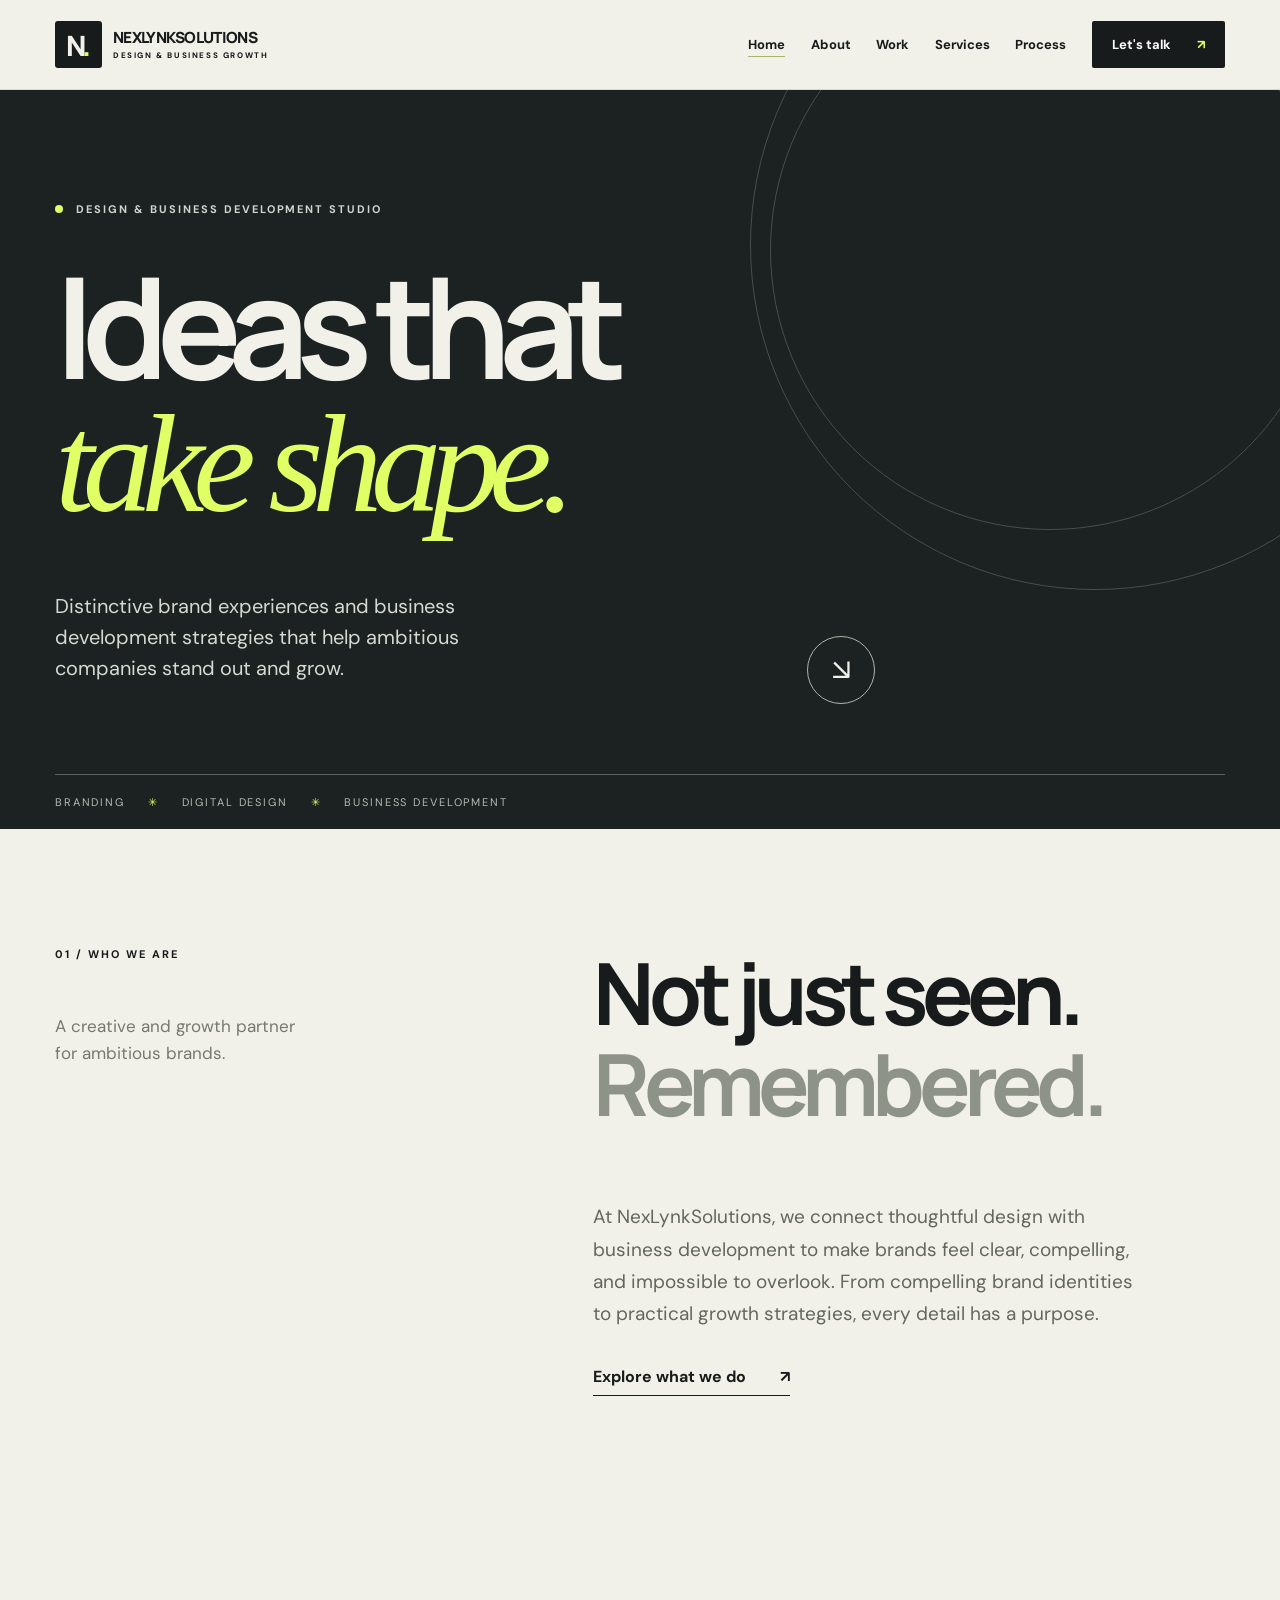
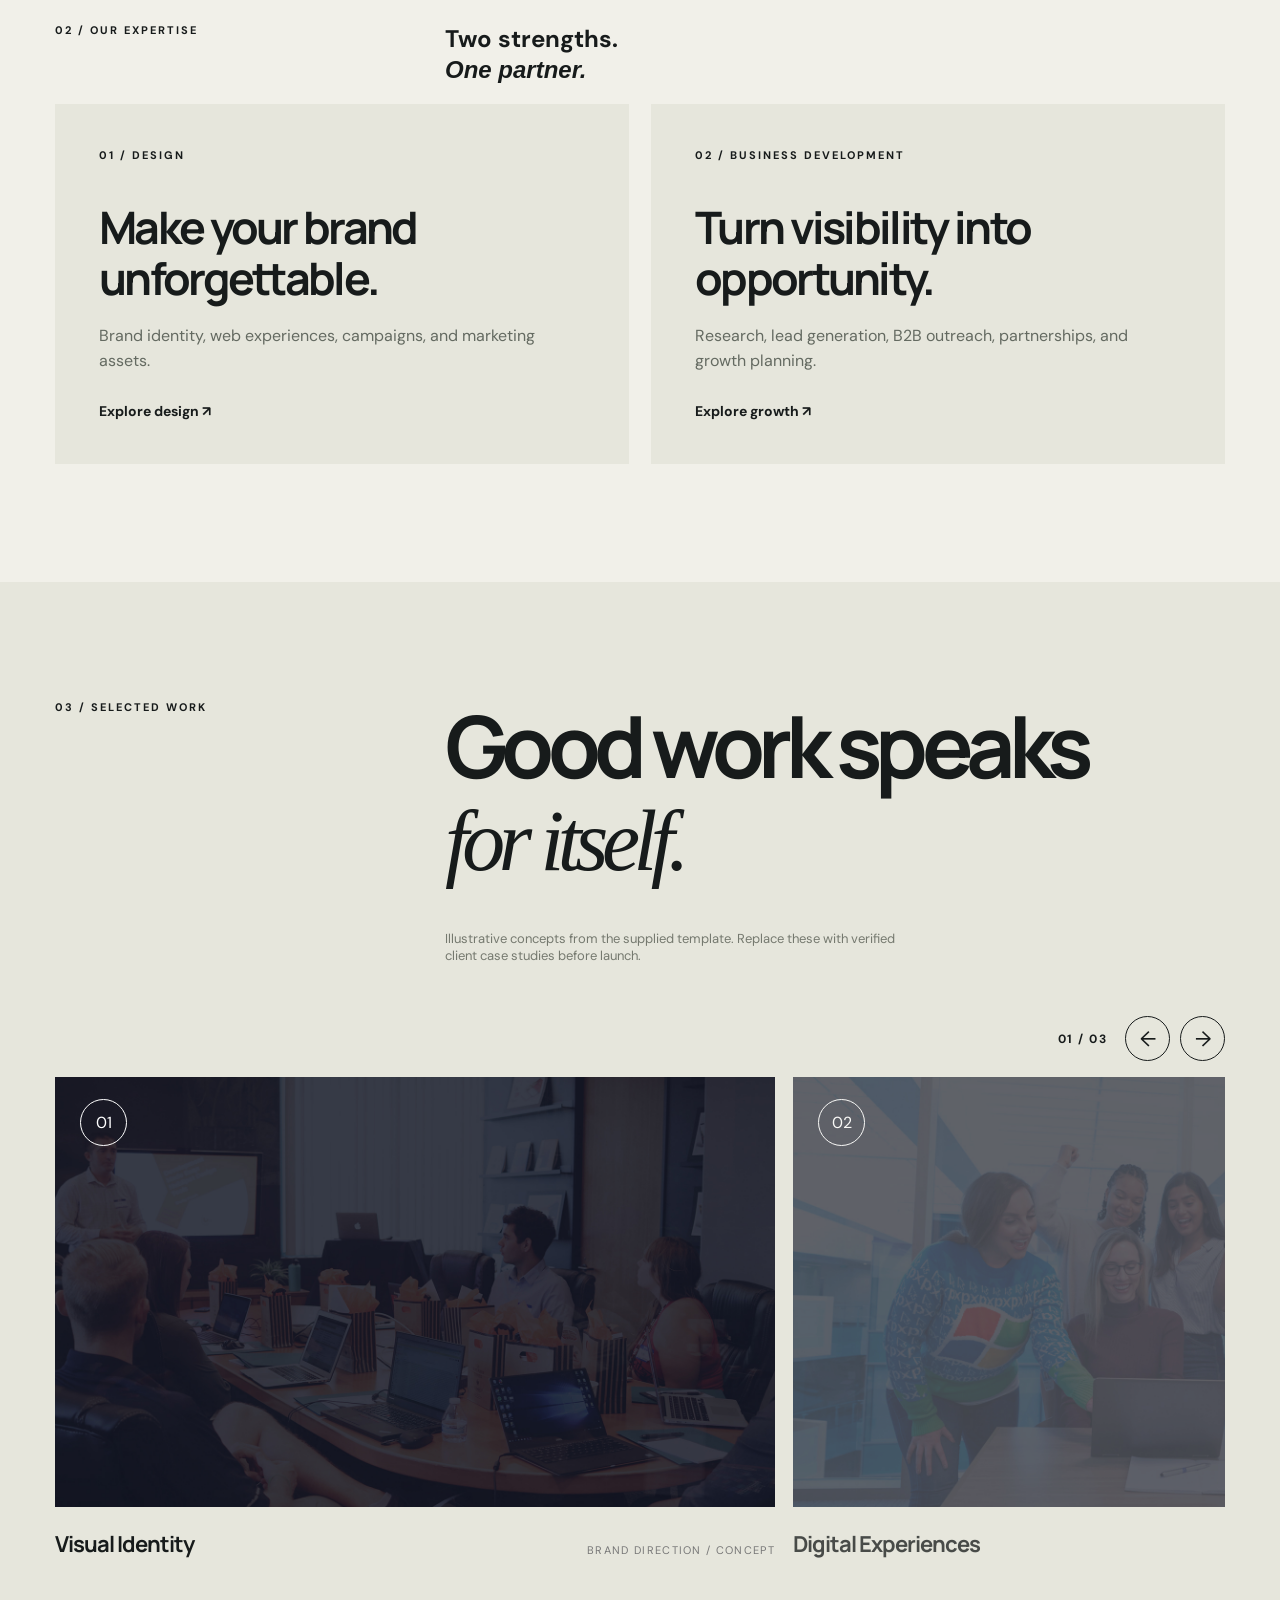
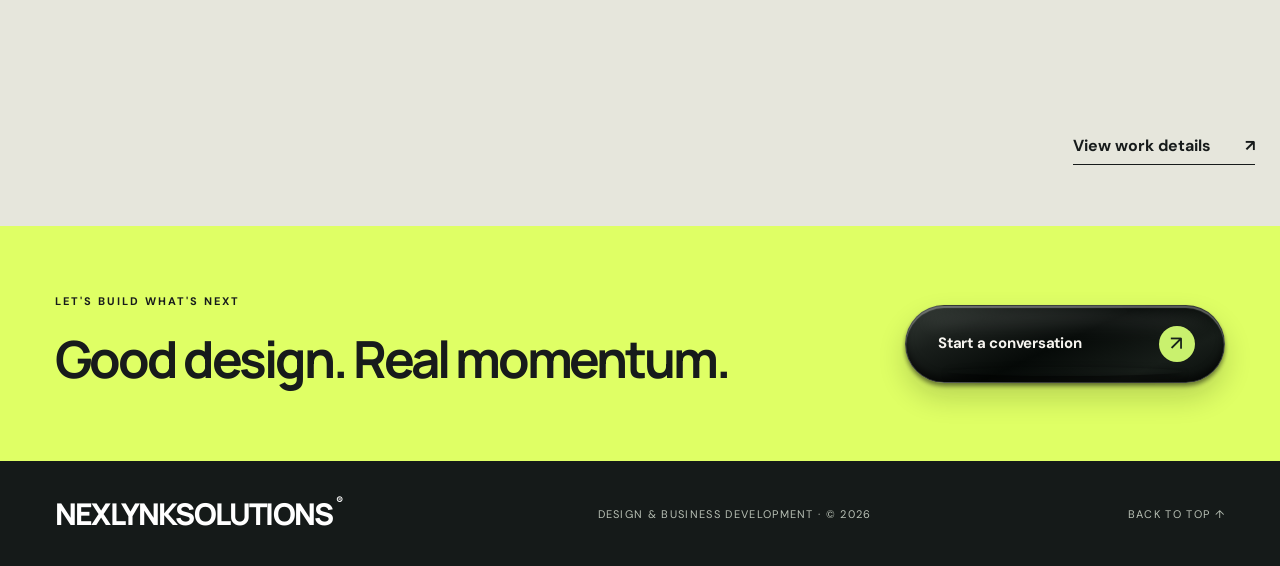
==== commit 1d312948: "Add files via upload" ====
--- a/index.html
+++ b/index.html
@@ -1 +1 @@
-<!doctype html><html lang="en"><head><meta charset="utf-8"><meta name="viewport" content="width=device-width, initial-scale=1"><meta name="description" content="NexLynkSolutions provides design services and business development support including branding, websites, lead generation, and growth strategy."><title>Home | NexLynkSolutions</title><link rel="stylesheet" href="style.css?v=venom8"></head><body><header class="site-header" id="top"><a href="index.html" aria-current="page" class="brand" aria-label="NexLynkSolutions home"><span class="brand-symbol">N<span>.</span></span><span>NEXLYNKSOLUTIONS<small>DESIGN & BUSINESS GROWTH</small></span></a><button class="menu-toggle" aria-expanded="false" aria-controls="nav" aria-label="Toggle navigation">Menu <span>☰</span></button><nav id="nav" class="nav"><a href="index.html" aria-current="page">Home</a><a href="about.html">About</a><a href="work.html">Work</a><a href="services.html">Services</a><a href="process.html">Process</a><a class="nav-cta" href="contact.html">Let's talk <span>↗</span></a></nav></header><main><section class="hero"><div class="hero-shape shape-one"></div><div class="hero-shape shape-two"></div><div class="container hero-inner"><p class="eyebrow"><span class="eyebrow-dot"></span> DESIGN & BUSINESS DEVELOPMENT STUDIO</p><h1>Ideas that<br/><em>take shape.</em></h1><div class="hero-bottom"><p>Distinctive brand experiences and business development strategies that help ambitious companies stand out and grow.</p><a aria-label="See our work" class="round-arrow" href="work.html">↘</a></div><div class="hero-index">BRANDING <span>✳</span> DIGITAL DESIGN <span>✳</span> BUSINESS DEVELOPMENT</div></div></section><section class="intro section-pad" id="studio"><div class="container intro-grid"><div><p class="section-label">01 / WHO WE ARE</p><p class="intro-kicker">A creative and growth partner<br/>for ambitious brands.</p></div><div><h2>Not just seen.<br/><span>Remembered.</span></h2><p>At NexLynkSolutions, we connect thoughtful design with business development to make brands feel clear, compelling, and impossible to overlook. From compelling brand identities to practical growth strategies, every detail has a purpose.</p><a class="text-link" href="services.html">Explore what we do <span>↗</span></a></div></div></section><section class="section-pad preview-services"><div class="container"><div class="services-heading"><p class="section-label">02 / OUR EXPERTISE</p><h2>Two strengths.<br><i>One partner.</i></h2></div><div class="dual-grid"><a class="service-tile" href="services.html#design-services"><span>01 / DESIGN</span><h3>Make your brand unforgettable.</h3><p>Brand identity, web experiences, campaigns, and marketing assets.</p><b>Explore design ↗</b></a><a class="service-tile" href="services.html#business-development"><span>02 / BUSINESS DEVELOPMENT</span><h3>Turn visibility into opportunity.</h3><p>Research, lead generation, B2B outreach, partnerships, and growth planning.</p><b>Explore growth ↗</b></a></div></div></section><section class="work section-pad" id="work"><div class="container"><div class="section-top"><p class="section-label">03 / SELECTED WORK</p><h2>Good work speaks<br/><i>for itself.</i></h2><p class="muted">Illustrative concepts from the supplied template. Replace these with verified client case studies before launch.</p></div><div class="work-grid"><article class="project project-large"><div class="project-image"><img alt="Creative direction project preview" src="assets/slide-01.jpg"/><span class="project-overlay">01</span></div><div class="project-meta"><h3>Visual Identity</h3><p>BRAND DIRECTION / CONCEPT</p></div></article><article class="project"><div class="project-image"><img alt="Property brand digital concept" src="assets/slide-02.jpg"/><span class="project-overlay">02</span></div><div class="project-meta"><h3>Digital Experiences</h3><p>WEB DESIGN / CONCEPT</p></div></article><article class="project"><div class="project-image"><img alt="Campaign design direction preview" src="assets/slide-03.jpg"/><span class="project-overlay">03</span></div><div class="project-meta"><h3>Campaign Creative</h3><p>CONTENT / CONCEPT</p></div></article></div></div></section><div class="section-bridge"><a class="text-link" href="work.html">View work details <span>↗</span></a></div><section class="mini-cta"><div class="container mini-cta-inner"><div><p class="section-label">LET'S BUILD WHAT'S NEXT</p><h2>Good design. Real momentum.</h2></div><a class="contact-button" href="contact.html">Start a conversation <span>↗</span></a></div></section></main><footer><div class="container footer-inner"><a href="index.html" class="footer-brand">NEXLYNKSOLUTIONS<span>®</span></a><span>DESIGN & BUSINESS DEVELOPMENT · © <span id="year">2026</span></span><a href="#top">BACK TO TOP ↑</a></div></footer><script src="script.js?v=venom8" defer></script></body></html>+<!doctype html><html lang="en"><head><meta charset="utf-8"><meta name="viewport" content="width=device-width, initial-scale=1"><meta name="description" content="NexLynkSolutions provides design services and business development support including branding, websites, lead generation, and growth strategy."><title>Home | NexLynkSolutions</title><link rel="stylesheet" href="style.css?v=venom14"></head><body><header class="site-header" id="top"><a href="index.html" aria-current="page" class="brand" aria-label="NexLynkSolutions home"><span class="brand-symbol">N<span>.</span></span><span>NEXLYNKSOLUTIONS<small>DESIGN & BUSINESS GROWTH</small></span></a><button class="menu-toggle" aria-expanded="false" aria-controls="nav" aria-label="Toggle navigation">Menu <span>☰</span></button><nav id="nav" class="nav"><a href="index.html" aria-current="page">Home</a><a href="about.html">About</a><a href="work.html">Work</a><a href="services.html">Services</a><a href="process.html">Process</a><a class="nav-cta" href="contact.html">Let's talk <span>↗</span></a></nav></header><main><section class="hero"><div class="hero-shape shape-one"></div><div class="hero-shape shape-two"></div><div class="container hero-inner"><p class="eyebrow"><span class="eyebrow-dot"></span> DESIGN & BUSINESS DEVELOPMENT STUDIO</p><h1>Ideas that<br/><em>take shape.</em></h1><div class="hero-bottom"><p>Distinctive brand experiences and business development strategies that help ambitious companies stand out and grow.</p><a aria-label="See our work" class="round-arrow" href="work.html">↘</a></div><div class="hero-index">BRANDING <span>✳</span> DIGITAL DESIGN <span>✳</span> BUSINESS DEVELOPMENT</div></div></section><section class="intro section-pad" id="studio"><div class="container intro-grid"><div><p class="section-label">01 / WHO WE ARE</p><p class="intro-kicker">A creative and growth partner<br/>for ambitious brands.</p></div><div><h2>Not just seen.<br/><span>Remembered.</span></h2><p>At NexLynkSolutions, we connect thoughtful design with business development to make brands feel clear, compelling, and impossible to overlook. From compelling brand identities to practical growth strategies, every detail has a purpose.</p><a class="text-link" href="services.html">Explore what we do <span>↗</span></a></div></div></section><section class="section-pad preview-services"><div class="container"><div class="services-heading"><p class="section-label">02 / OUR EXPERTISE</p><h2>Two strengths.<br><i>One partner.</i></h2></div><div class="dual-grid"><a class="service-tile" href="services.html#design-services"><span>01 / DESIGN</span><h3>Make your brand unforgettable.</h3><p>Brand identity, web experiences, campaigns, and marketing assets.</p><b>Explore design ↗</b></a><a class="service-tile" href="services.html#business-development"><span>02 / BUSINESS DEVELOPMENT</span><h3>Turn visibility into opportunity.</h3><p>Research, lead generation, B2B outreach, partnerships, and growth planning.</p><b>Explore growth ↗</b></a></div></div></section><section class="work section-pad" id="work"><div class="container"><div class="section-top"><p class="section-label">03 / SELECTED WORK</p><h2>Good work speaks<br/><i>for itself.</i></h2><p class="muted">Illustrative concepts from the supplied template. Replace these with verified client case studies before launch.</p></div><div class="work-grid"><article class="project project-large"><div class="project-image"><img alt="Creative direction project preview" src="assets/slide-01.jpg"/><span class="project-overlay">01</span></div><div class="project-meta"><h3>Visual Identity</h3><p>BRAND DIRECTION / CONCEPT</p></div></article><article class="project"><div class="project-image"><img alt="Property brand digital concept" src="assets/slide-02.jpg"/><span class="project-overlay">02</span></div><div class="project-meta"><h3>Digital Experiences</h3><p>WEB DESIGN / CONCEPT</p></div></article><article class="project"><div class="project-image"><img alt="Campaign design direction preview" src="assets/slide-03.jpg"/><span class="project-overlay">03</span></div><div class="project-meta"><h3>Campaign Creative</h3><p>CONTENT / CONCEPT</p></div></article></div></div></section><div class="section-bridge"><a class="text-link" href="work.html">View work details <span>↗</span></a></div><section class="mini-cta"><div class="container mini-cta-inner"><div><p class="section-label">LET'S BUILD WHAT'S NEXT</p><h2>Good design. Real momentum.</h2></div><a class="contact-button" href="contact.html">Start a conversation <span>↗</span></a></div></section></main><footer><div class="container footer-inner"><a href="index.html" class="footer-brand">NEXLYNKSOLUTIONS<span>®</span></a><span>DESIGN & BUSINESS DEVELOPMENT · © <span id="year">2026</span></span><a href="#top">BACK TO TOP ↑</a></div></footer><script src="script.js?v=venom14" defer></script></body></html>
--- a/style.css
+++ b/style.css
@@ -57,8 +57,9 @@
  min-height:72px;padding:20px 29px 20px 32px;min-width:320px;max-width:100%;border-radius:999px;
  color:#f6f4ef;background:linear-gradient(155deg,#363d38 0%,#191e1b 23%,#060a08 49%,#171d19 78%,#080c0a 100%);
  border:1px solid rgba(255,255,255,.17);box-shadow:inset 0 2px 1px rgba(255,255,255,.32),inset 0 -5px 7px #0008,0 14px 28px #0a170d30,0 3px 4px #0007;
- text-decoration:none;font-size:14px;letter-spacing:.01em;line-height:1.25;font-weight:700; transform:none!important;
- transition:box-shadow .32s ease,filter .32s ease;
+ text-decoration:none;font-size:14px;letter-spacing:.01em;line-height:1.25;font-weight:700;
+ transform:translate3d(var(--nl-pull-x,0px),var(--nl-pull-y,0px),0) scale(var(--nl-grab-scale,1))!important;
+ transition:transform .2s cubic-bezier(.2,.8,.2,1),box-shadow .32s ease,filter .32s ease;
  -webkit-tap-highlight-color:transparent;overflow:visible;
 }
 .mini-cta .contact-button.nl-venom-cta:before{content:"";pointer-events:none;position:absolute;inset:4px 18px auto;height:35%;border-radius:50%;background:linear-gradient(180deg,#fff5,#fff0);filter:blur(7px);opacity:.35}
@@ -66,14 +67,11 @@
 .mini-cta .contact-button.nl-venom-cta .nl-venom-label{position:relative;z-index:2;font-size:15px;letter-spacing:-.015em;white-space:nowrap}
 .mini-cta .contact-button.nl-venom-cta .nl-venom-arrow{position:relative;z-index:2;display:grid;place-items:center;background:#c9f16e;color:#17221b;width:36px;height:36px;flex:0 0 36px;border-radius:50%;margin-left:20px;font-size:20px;font-weight:500;transition:transform .22s ease}
 .mini-cta .contact-button.nl-venom-cta:hover .nl-venom-arrow{transform:rotate(45deg)}
+.mini-cta .contact-button.nl-venom-cta.nl-grab-active{filter:brightness(1.18);box-shadow:inset 0 2px 1px #ffffff70,inset 0 -5px 7px #0008,0 17px 34px #0a170d45,0 3px 4px #0009}
 .mini-cta .contact-button.nl-venom-cta:focus-visible{outline:3px solid #fff;outline-offset:5px}
-.nl-venom-layer{position:fixed;inset:0;width:100vw;height:100vh;z-index:12;overflow:visible;pointer-events:none;opacity:0;transition:opacity .14s ease;contain:layout style}
+.nl-venom-layer{position:fixed;inset:0;width:100vw;height:100vh;z-index:9999;overflow:visible;pointer-events:none;opacity:0;transition:opacity .14s ease;contain:layout style}
 .nl-venom-layer.nl-on{opacity:1}
-.nl-venom-layer .nl-venom-thread{fill:#080b09;stroke:none}
-.nl-venom-layer .nl-venom-hair{fill:none;stroke:#0b0f0c;stroke-width:.65;stroke-linecap:round;opacity:.75}
-.nl-venom-cursor{position:fixed;left:0;top:0;z-index:16;pointer-events:none;width:38px;height:48px;display:none;filter:drop-shadow(0 2px 1px #0005);will-change:transform}
-body.nl-venom-follow .nl-venom-cursor{display:block}
-body.nl-venom-follow,body.nl-venom-follow *{cursor:none!important}
+.nl-venom-layer .nl-venom-thread{fill:#080b09;stroke:#080b09;stroke-width:.6}
+.nl-venom-layer .nl-venom-hair{fill:none;stroke:#0b0f0c;stroke-width:.3;stroke-linecap:round;opacity:.82}
 @media(max-width:700px){.mini-cta .contact-button.nl-venom-cta{min-width:0;width:100%;min-height:67px;padding:17px 22px}}
-@media(hover:none),(pointer:coarse){.nl-venom-layer,.nl-venom-cursor{display:none!important}}
-@media(prefers-reduced-motion:reduce){.nl-venom-layer,.nl-venom-cursor{display:none!important}.mini-cta .contact-button.nl-venom-cta .nl-venom-arrow{transition:none}}
+@media(prefers-reduced-motion:reduce){.nl-venom-layer{display:none!important}.mini-cta .contact-button.nl-venom-cta .nl-venom-arrow{transition:none}}
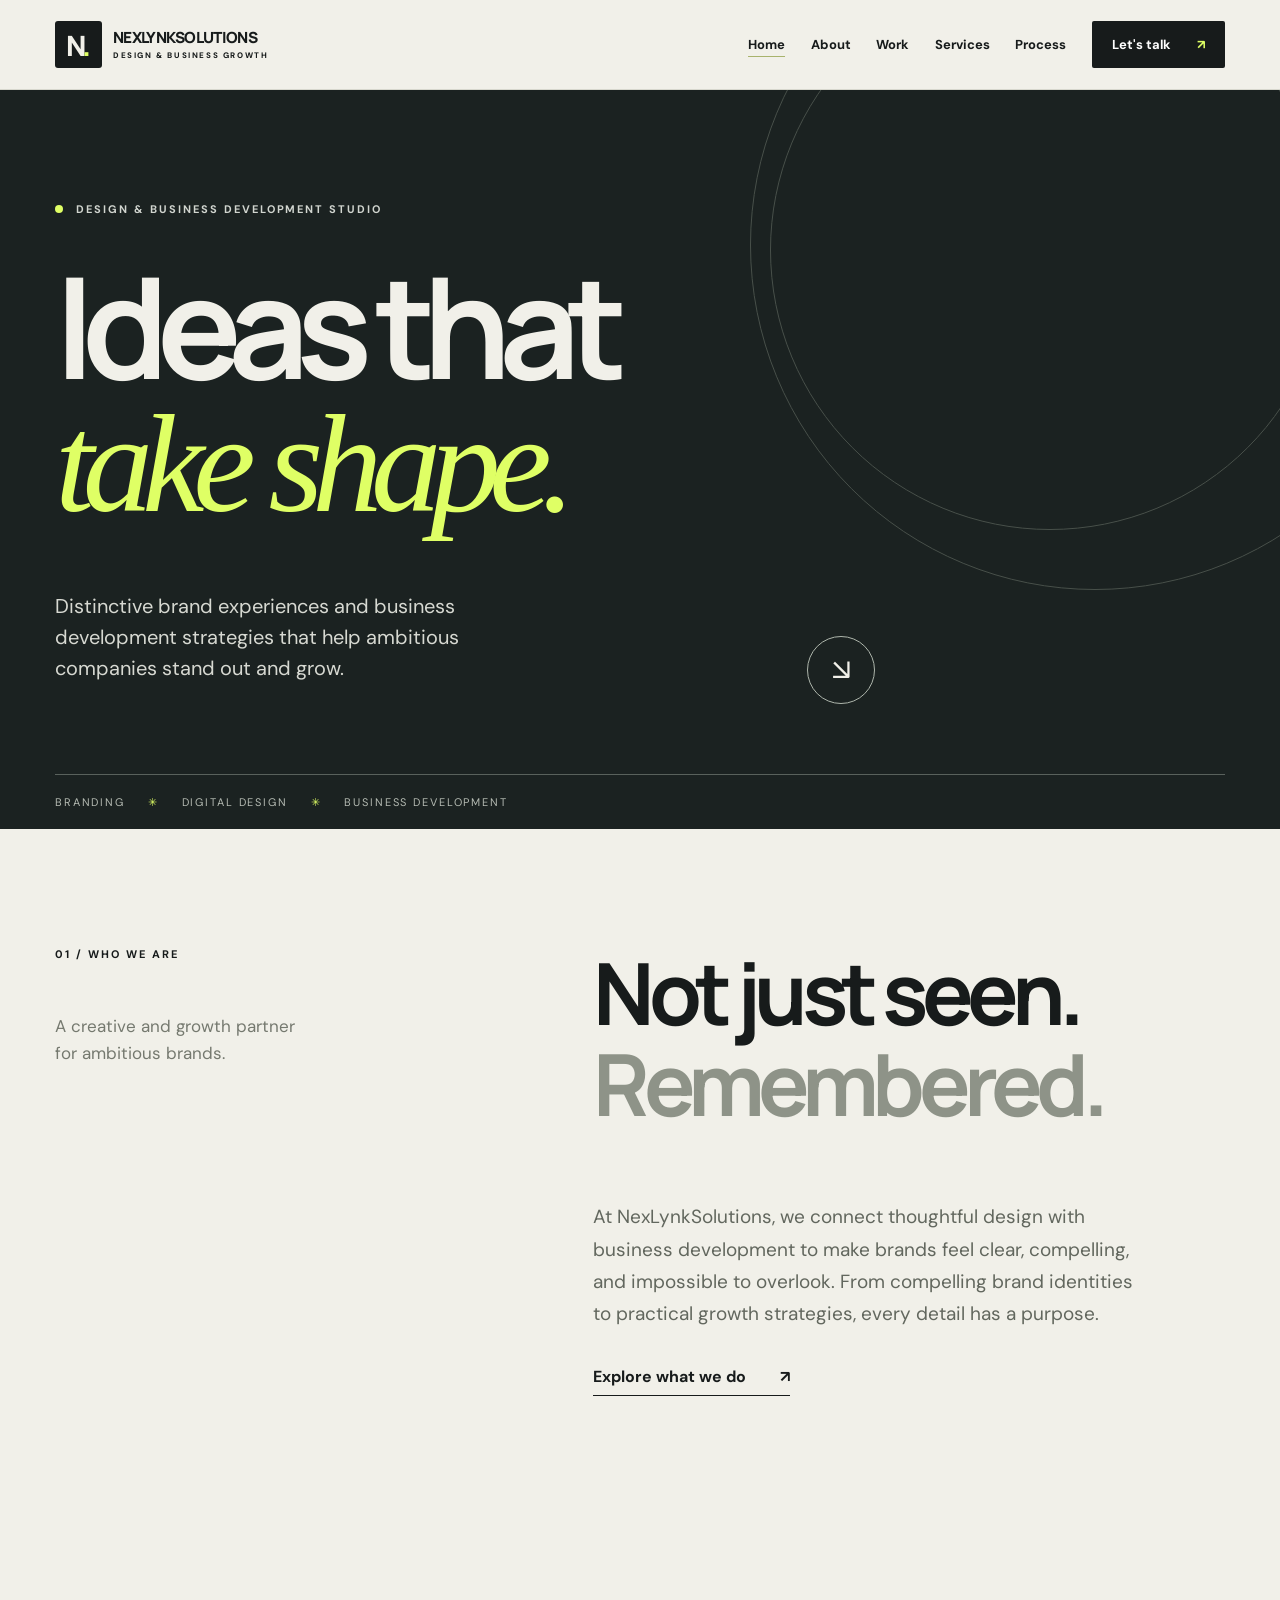
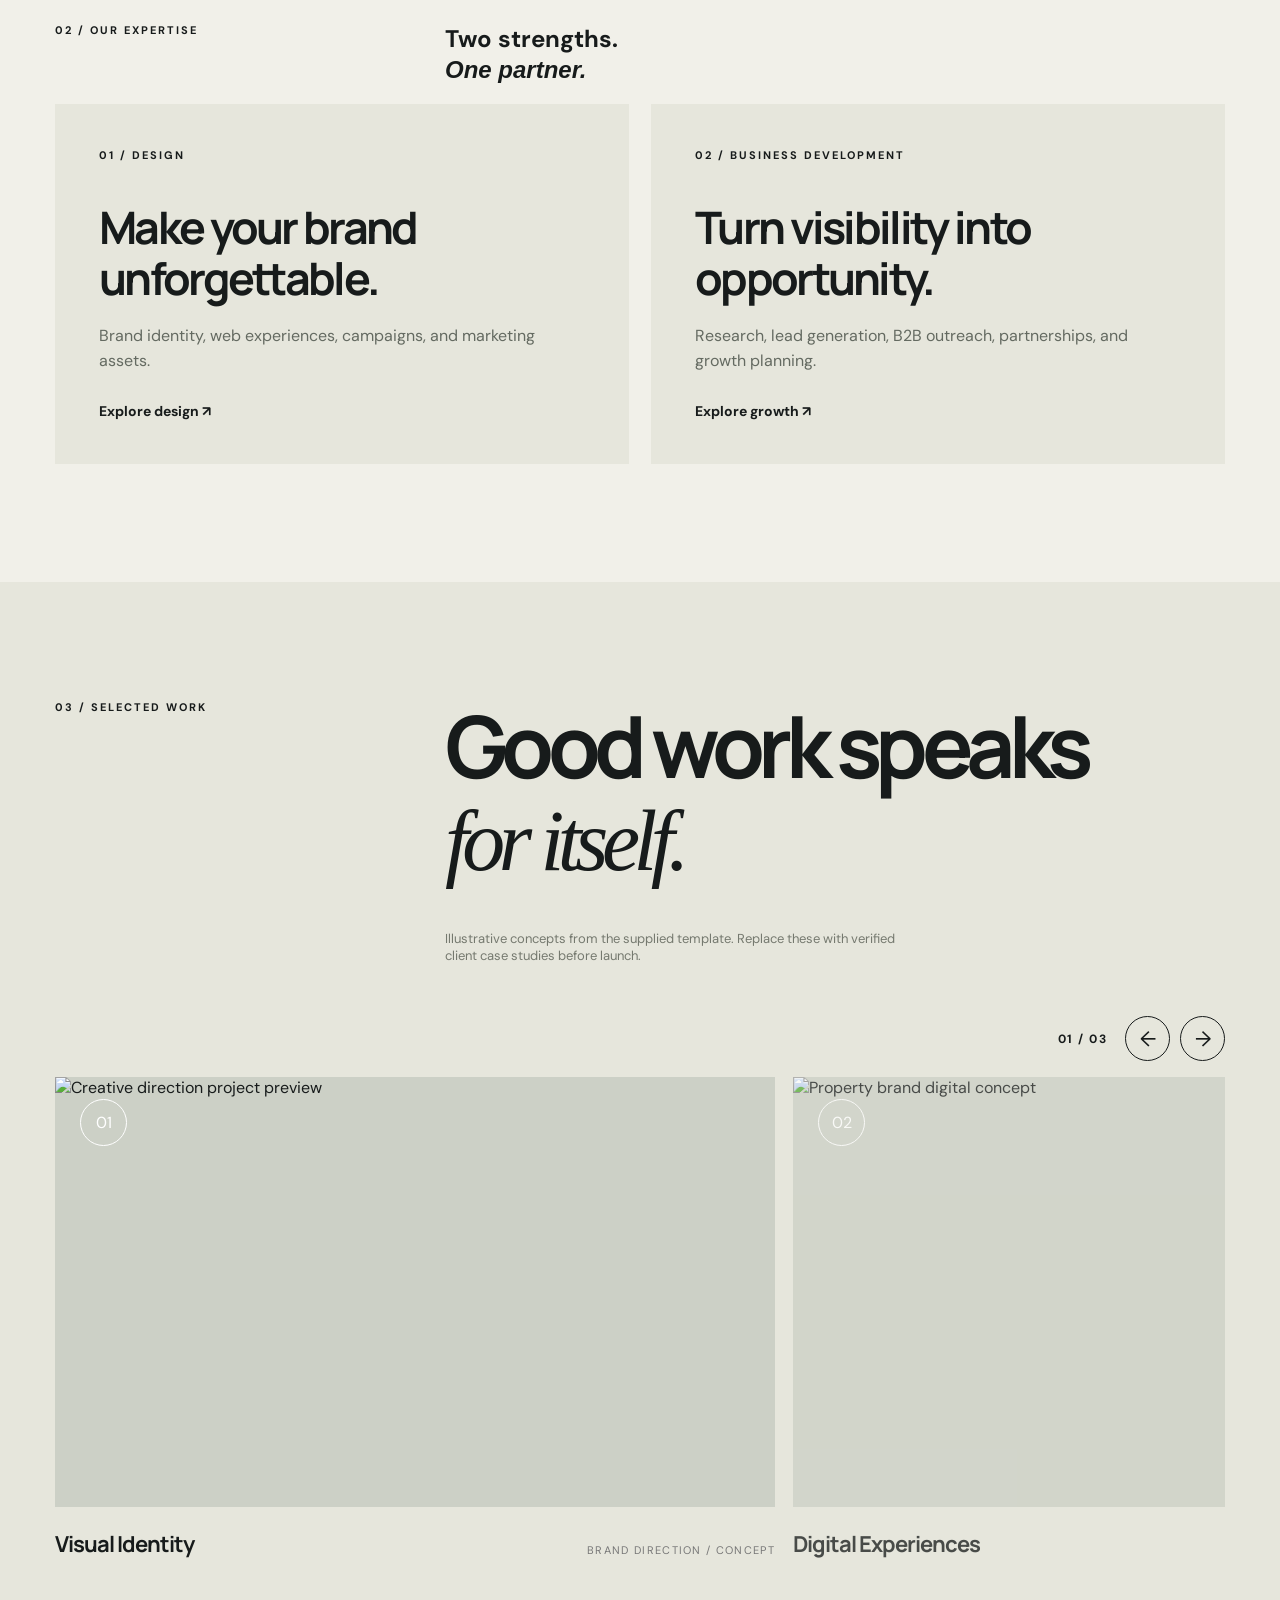
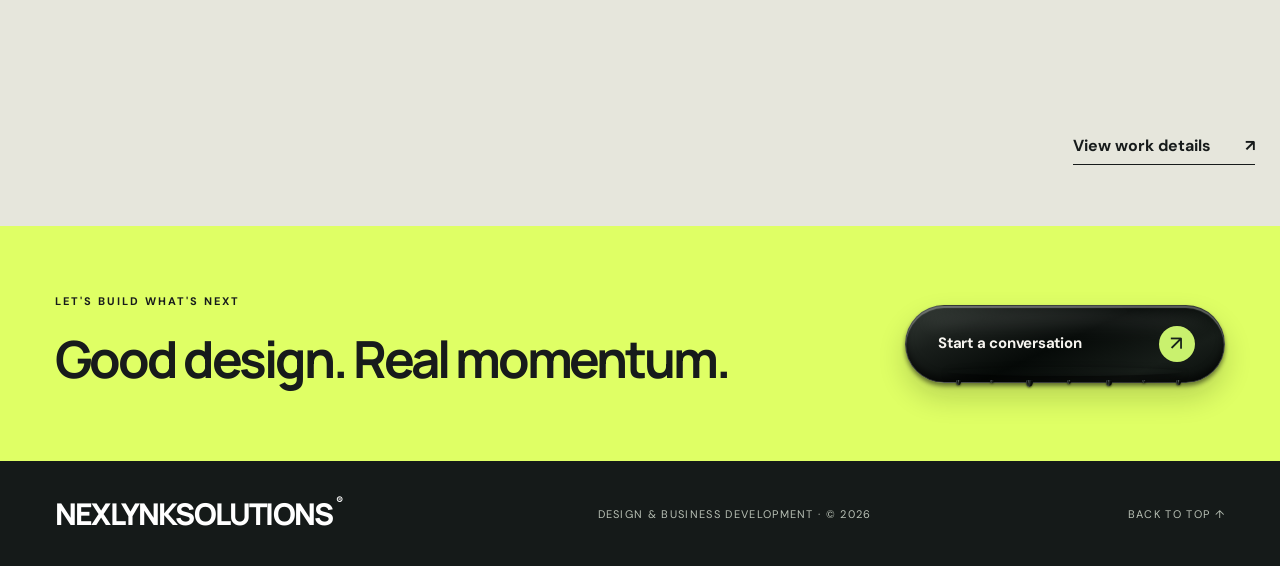
==== commit 2b1c585b: "Add files via upload" ====
--- a/index.html
+++ b/index.html
@@ -1 +1 @@
-<!doctype html><html lang="en"><head><meta charset="utf-8"><meta name="viewport" content="width=device-width, initial-scale=1"><meta name="description" content="NexLynkSolutions provides design services and business development support including branding, websites, lead generation, and growth strategy."><title>Home | NexLynkSolutions</title><link rel="stylesheet" href="style.css?v=venom14"></head><body><header class="site-header" id="top"><a href="index.html" aria-current="page" class="brand" aria-label="NexLynkSolutions home"><span class="brand-symbol">N<span>.</span></span><span>NEXLYNKSOLUTIONS<small>DESIGN & BUSINESS GROWTH</small></span></a><button class="menu-toggle" aria-expanded="false" aria-controls="nav" aria-label="Toggle navigation">Menu <span>☰</span></button><nav id="nav" class="nav"><a href="index.html" aria-current="page">Home</a><a href="about.html">About</a><a href="work.html">Work</a><a href="services.html">Services</a><a href="process.html">Process</a><a class="nav-cta" href="contact.html">Let's talk <span>↗</span></a></nav></header><main><section class="hero"><div class="hero-shape shape-one"></div><div class="hero-shape shape-two"></div><div class="container hero-inner"><p class="eyebrow"><span class="eyebrow-dot"></span> DESIGN & BUSINESS DEVELOPMENT STUDIO</p><h1>Ideas that<br/><em>take shape.</em></h1><div class="hero-bottom"><p>Distinctive brand experiences and business development strategies that help ambitious companies stand out and grow.</p><a aria-label="See our work" class="round-arrow" href="work.html">↘</a></div><div class="hero-index">BRANDING <span>✳</span> DIGITAL DESIGN <span>✳</span> BUSINESS DEVELOPMENT</div></div></section><section class="intro section-pad" id="studio"><div class="container intro-grid"><div><p class="section-label">01 / WHO WE ARE</p><p class="intro-kicker">A creative and growth partner<br/>for ambitious brands.</p></div><div><h2>Not just seen.<br/><span>Remembered.</span></h2><p>At NexLynkSolutions, we connect thoughtful design with business development to make brands feel clear, compelling, and impossible to overlook. From compelling brand identities to practical growth strategies, every detail has a purpose.</p><a class="text-link" href="services.html">Explore what we do <span>↗</span></a></div></div></section><section class="section-pad preview-services"><div class="container"><div class="services-heading"><p class="section-label">02 / OUR EXPERTISE</p><h2>Two strengths.<br><i>One partner.</i></h2></div><div class="dual-grid"><a class="service-tile" href="services.html#design-services"><span>01 / DESIGN</span><h3>Make your brand unforgettable.</h3><p>Brand identity, web experiences, campaigns, and marketing assets.</p><b>Explore design ↗</b></a><a class="service-tile" href="services.html#business-development"><span>02 / BUSINESS DEVELOPMENT</span><h3>Turn visibility into opportunity.</h3><p>Research, lead generation, B2B outreach, partnerships, and growth planning.</p><b>Explore growth ↗</b></a></div></div></section><section class="work section-pad" id="work"><div class="container"><div class="section-top"><p class="section-label">03 / SELECTED WORK</p><h2>Good work speaks<br/><i>for itself.</i></h2><p class="muted">Illustrative concepts from the supplied template. Replace these with verified client case studies before launch.</p></div><div class="work-grid"><article class="project project-large"><div class="project-image"><img alt="Creative direction project preview" src="assets/slide-01.jpg"/><span class="project-overlay">01</span></div><div class="project-meta"><h3>Visual Identity</h3><p>BRAND DIRECTION / CONCEPT</p></div></article><article class="project"><div class="project-image"><img alt="Property brand digital concept" src="assets/slide-02.jpg"/><span class="project-overlay">02</span></div><div class="project-meta"><h3>Digital Experiences</h3><p>WEB DESIGN / CONCEPT</p></div></article><article class="project"><div class="project-image"><img alt="Campaign design direction preview" src="assets/slide-03.jpg"/><span class="project-overlay">03</span></div><div class="project-meta"><h3>Campaign Creative</h3><p>CONTENT / CONCEPT</p></div></article></div></div></section><div class="section-bridge"><a class="text-link" href="work.html">View work details <span>↗</span></a></div><section class="mini-cta"><div class="container mini-cta-inner"><div><p class="section-label">LET'S BUILD WHAT'S NEXT</p><h2>Good design. Real momentum.</h2></div><a class="contact-button" href="contact.html">Start a conversation <span>↗</span></a></div></section></main><footer><div class="container footer-inner"><a href="index.html" class="footer-brand">NEXLYNKSOLUTIONS<span>®</span></a><span>DESIGN & BUSINESS DEVELOPMENT · © <span id="year">2026</span></span><a href="#top">BACK TO TOP ↑</a></div></footer><script src="script.js?v=venom14" defer></script></body></html>+<!doctype html><html lang="en"><head><meta charset="utf-8"><meta name="viewport" content="width=device-width, initial-scale=1"><meta name="description" content="NexLynkSolutions provides design services and business development support including branding, websites, lead generation, and growth strategy."><title>Home | NexLynkSolutions</title><link rel="stylesheet" href="style.css?v=venom48"></head><body><header class="site-header" id="top"><a href="index.html" aria-current="page" class="brand" aria-label="NexLynkSolutions home"><span class="brand-symbol">N<span>.</span></span><span>NEXLYNKSOLUTIONS<small>DESIGN & BUSINESS GROWTH</small></span></a><button class="menu-toggle" aria-expanded="false" aria-controls="nav" aria-label="Toggle navigation">Menu <span>☰</span></button><nav id="nav" class="nav"><a href="index.html" aria-current="page">Home</a><a href="about.html">About</a><a href="work.html">Work</a><a href="services.html">Services</a><a href="process.html">Process</a><a class="nav-cta" href="contact.html">Let's talk <span>↗</span></a></nav></header><main><section class="hero"><div class="hero-shape shape-one"></div><div class="hero-shape shape-two"></div><div class="container hero-inner"><p class="eyebrow"><span class="eyebrow-dot"></span> DESIGN & BUSINESS DEVELOPMENT STUDIO</p><h1>Ideas that<br/><em>take shape.</em></h1><div class="hero-bottom"><p>Distinctive brand experiences and business development strategies that help ambitious companies stand out and grow.</p><a aria-label="See our work" class="round-arrow" href="work.html">↘</a></div><div class="hero-index">BRANDING <span>✳</span> DIGITAL DESIGN <span>✳</span> BUSINESS DEVELOPMENT</div></div></section><section class="intro section-pad" id="studio"><div class="container intro-grid"><div><p class="section-label">01 / WHO WE ARE</p><p class="intro-kicker">A creative and growth partner<br/>for ambitious brands.</p></div><div><h2>Not just seen.<br/><span>Remembered.</span></h2><p>At NexLynkSolutions, we connect thoughtful design with business development to make brands feel clear, compelling, and impossible to overlook. From compelling brand identities to practical growth strategies, every detail has a purpose.</p><a class="text-link" href="services.html">Explore what we do <span>↗</span></a></div></div></section><section class="section-pad preview-services"><div class="container"><div class="services-heading"><p class="section-label">02 / OUR EXPERTISE</p><h2>Two strengths.<br><i>One partner.</i></h2></div><div class="dual-grid"><a class="service-tile" href="services.html#design-services"><span>01 / DESIGN</span><h3>Make your brand unforgettable.</h3><p>Brand identity, web experiences, campaigns, and marketing assets.</p><b>Explore design ↗</b></a><a class="service-tile" href="services.html#business-development"><span>02 / BUSINESS DEVELOPMENT</span><h3>Turn visibility into opportunity.</h3><p>Research, lead generation, B2B outreach, partnerships, and growth planning.</p><b>Explore growth ↗</b></a></div></div></section><section class="work section-pad" id="work"><div class="container"><div class="section-top"><p class="section-label">03 / SELECTED WORK</p><h2>Good work speaks<br/><i>for itself.</i></h2><p class="muted">Illustrative concepts from the supplied template. Replace these with verified client case studies before launch.</p></div><div class="work-grid"><article class="project project-large"><div class="project-image"><img alt="Creative direction project preview" src="assets/slide-01.jpg"/><span class="project-overlay">01</span></div><div class="project-meta"><h3>Visual Identity</h3><p>BRAND DIRECTION / CONCEPT</p></div></article><article class="project"><div class="project-image"><img alt="Property brand digital concept" src="assets/slide-02.jpg"/><span class="project-overlay">02</span></div><div class="project-meta"><h3>Digital Experiences</h3><p>WEB DESIGN / CONCEPT</p></div></article><article class="project"><div class="project-image"><img alt="Campaign design direction preview" src="assets/slide-03.jpg"/><span class="project-overlay">03</span></div><div class="project-meta"><h3>Campaign Creative</h3><p>CONTENT / CONCEPT</p></div></article></div></div></section><div class="section-bridge"><a class="text-link" href="work.html">View work details <span>↗</span></a></div><section class="mini-cta"><div class="container mini-cta-inner"><div><p class="section-label">LET'S BUILD WHAT'S NEXT</p><h2>Good design. Real momentum.</h2></div><a class="contact-button" href="contact.html">Start a conversation <span>↗</span></a></div></section></main><footer><div class="container footer-inner"><a href="index.html" class="footer-brand">NEXLYNKSOLUTIONS<span>®</span></a><span>DESIGN & BUSINESS DEVELOPMENT · © <span id="year">2026</span></span><a href="#top">BACK TO TOP ↑</a></div></footer><script src="script.js?v=venom48" defer></script></body></html>
--- a/style.css
+++ b/style.css
@@ -46,7 +46,7 @@
 @media(prefers-reduced-motion:reduce){.nl-portfolio-mode{scroll-behavior:auto}.nl-process-progress>span{transition:none}.nl-portfolio-mode .project{opacity:1!important}}
 
 
-/* NEXLYNK · VENOM INTERACTION · V8 ===========================================
+/* NEXLYNK · VENOM INTERACTION · REFERENCE MOTION ===========================================
    Self-contained enhancement: CTA remains an ordinary accessible link.
    Only the lower CTA on Home/About/Work/Services/Process is affected.
    No changes to header, page layout, or design/business services. */
@@ -58,20 +58,38 @@
  color:#f6f4ef;background:linear-gradient(155deg,#363d38 0%,#191e1b 23%,#060a08 49%,#171d19 78%,#080c0a 100%);
  border:1px solid rgba(255,255,255,.17);box-shadow:inset 0 2px 1px rgba(255,255,255,.32),inset 0 -5px 7px #0008,0 14px 28px #0a170d30,0 3px 4px #0007;
  text-decoration:none;font-size:14px;letter-spacing:.01em;line-height:1.25;font-weight:700;
- transform:translate3d(var(--nl-pull-x,0px),var(--nl-pull-y,0px),0) scale(var(--nl-grab-scale,1))!important;
- transition:transform .2s cubic-bezier(.2,.8,.2,1),box-shadow .32s ease,filter .32s ease;
+ transform:none!important;
+ transition:box-shadow .2s ease,filter .2s ease;
  -webkit-tap-highlight-color:transparent;overflow:visible;
 }
 .mini-cta .contact-button.nl-venom-cta:before{content:"";pointer-events:none;position:absolute;inset:4px 18px auto;height:35%;border-radius:50%;background:linear-gradient(180deg,#fff5,#fff0);filter:blur(7px);opacity:.35}
 .mini-cta .contact-button.nl-venom-cta:after{content:"";pointer-events:none;position:absolute;left:13%;right:13%;bottom:6px;height:9px;border-radius:50%;box-shadow:0 2px 7px #000c;opacity:.8}
 .mini-cta .contact-button.nl-venom-cta .nl-venom-label{position:relative;z-index:2;font-size:15px;letter-spacing:-.015em;white-space:nowrap}
-.mini-cta .contact-button.nl-venom-cta .nl-venom-arrow{position:relative;z-index:2;display:grid;place-items:center;background:#c9f16e;color:#17221b;width:36px;height:36px;flex:0 0 36px;border-radius:50%;margin-left:20px;font-size:20px;font-weight:500;transition:transform .22s ease}
-.mini-cta .contact-button.nl-venom-cta:hover .nl-venom-arrow{transform:rotate(45deg)}
+.mini-cta .contact-button.nl-venom-cta .nl-venom-arrow{position:relative;z-index:2;display:grid;place-items:center;background:#c9f16e;color:#17221b;width:36px;height:36px;flex:0 0 36px;border-radius:50%;margin-left:20px;font-size:20px;font-weight:500}
+.mini-cta .contact-button.nl-venom-cta .nl-venom-drips{position:absolute;z-index:1;left:12%;right:12%;top:calc(100% - 2px);height:21px;pointer-events:none}
+.mini-cta .contact-button.nl-venom-cta .nl-venom-drips i{position:absolute;top:0;width:var(--drip-width);height:var(--drip-rest);border-radius:42% 58% 55% 45% / 10% 12% 72% 72%;background:linear-gradient(100deg,#030505 0%,#111615 34%,#29312f 47%,#080a0a 68%,#020303 100%);box-shadow:inset 1px 0 1px #929e9c55,0 1px 2px #0007;transform-origin:50% 0;opacity:.96}
+.mini-cta .contact-button.nl-venom-cta .nl-venom-drips i:after{content:"";position:absolute;left:30%;top:13%;width:1px;height:48%;border-radius:50%;background:linear-gradient(180deg,#d8e3e080,transparent);opacity:.8}
+.mini-cta .contact-button.nl-venom-cta .nl-venom-drips i:nth-child(1){left:5%;--drip-width:5px;--drip-rest:5px;--drip-long:18px;animation-delay:-.4s}
+.mini-cta .contact-button.nl-venom-cta .nl-venom-drips i:nth-child(2){left:19%;--drip-width:4px;--drip-rest:3px;--drip-long:12px;animation-delay:-1.5s}
+.mini-cta .contact-button.nl-venom-cta .nl-venom-drips i:nth-child(3){left:34%;--drip-width:7px;--drip-rest:7px;--drip-long:22px;animation-delay:-.9s}
+.mini-cta .contact-button.nl-venom-cta .nl-venom-drips i:nth-child(4){left:51%;--drip-width:4px;--drip-rest:4px;--drip-long:15px;animation-delay:-1.9s}
+.mini-cta .contact-button.nl-venom-cta .nl-venom-drips i:nth-child(5){left:67%;--drip-width:6px;--drip-rest:6px;--drip-long:20px;animation-delay:-.7s}
+.mini-cta .contact-button.nl-venom-cta .nl-venom-drips i:nth-child(6){left:82%;--drip-width:4px;--drip-rest:3px;--drip-long:13px;animation-delay:-1.2s}
+.mini-cta .contact-button.nl-venom-cta .nl-venom-drips i:nth-child(7){left:96%;--drip-width:5px;--drip-rest:5px;--drip-long:17px;animation-delay:-1.7s}
+.mini-cta .contact-button.nl-venom-cta:hover .nl-venom-drips i,.mini-cta .contact-button.nl-venom-cta:focus-visible .nl-venom-drips i,.mini-cta .contact-button.nl-venom-cta.nl-grab-active .nl-venom-drips i{animation:nl-venom-drip 2.5s cubic-bezier(.42,0,.3,1) infinite}
+@keyframes nl-venom-drip{0%,12%{height:var(--drip-rest);transform:scaleY(.8);opacity:.8}40%{height:var(--drip-long);transform:scaleY(1);opacity:1}62%{height:var(--drip-long);transform:scaleY(1.04);opacity:1}78%{height:var(--drip-long);transform:translateY(10px) scaleY(.78);opacity:0}79%,100%{height:var(--drip-rest);transform:translateY(0) scaleY(.8);opacity:.8}}
 .mini-cta .contact-button.nl-venom-cta.nl-grab-active{filter:brightness(1.18);box-shadow:inset 0 2px 1px #ffffff70,inset 0 -5px 7px #0008,0 17px 34px #0a170d45,0 3px 4px #0009}
-.mini-cta .contact-button.nl-venom-cta:focus-visible{outline:3px solid #fff;outline-offset:5px}
-.nl-venom-layer{position:fixed;inset:0;width:100vw;height:100vh;z-index:9999;overflow:visible;pointer-events:none;opacity:0;transition:opacity .14s ease;contain:layout style}
+.mini-cta .contact-button.nl-venom-cta:focus-visible{outline:3px solid #95ce3d;outline-offset:5px}
+/* SVG geometry supplies the spring recoil; roots stay fixed inside the pill. */
+.nl-venom-layer{position:fixed;inset:0;width:100vw;height:100vh;z-index:12;overflow:visible;pointer-events:none;opacity:1;contain:layout style}
 .nl-venom-layer.nl-on{opacity:1}
-.nl-venom-layer .nl-venom-thread{fill:#080b09;stroke:#080b09;stroke-width:.6}
-.nl-venom-layer .nl-venom-hair{fill:none;stroke:#0b0f0c;stroke-width:.3;stroke-linecap:round;opacity:.82}
+.nl-venom-thread{fill:url(#nl-venom-liquid);stroke:#111817;stroke-width:.48;stroke-linejoin:round}
+.nl-venom-ridge{fill:url(#nl-venom-ridge);opacity:.9}
+.nl-venom-bloodline{fill:none;stroke:url(#nl-venom-blood);stroke-width:.9;stroke-linecap:round;stroke-dasharray:14 20 4 19;stroke-dashoffset:0;opacity:.78}
+.nl-venom-layer.nl-on .nl-venom-bloodline{animation:nl-venom-bloodflow 1.7s linear infinite}
+@keyframes nl-venom-bloodflow{to{stroke-dashoffset:-57}}
+.nl-venom-shine{fill:none;stroke:url(#nl-venom-glint);stroke-width:.8;stroke-linecap:round;opacity:.38}
 @media(max-width:700px){.mini-cta .contact-button.nl-venom-cta{min-width:0;width:100%;min-height:67px;padding:17px 22px}}
-@media(prefers-reduced-motion:reduce){.nl-venom-layer{display:none!important}.mini-cta .contact-button.nl-venom-cta .nl-venom-arrow{transition:none}}
+@media(prefers-reduced-motion:reduce){.mini-cta .contact-button.nl-venom-cta .nl-venom-drips i{animation:none!important;height:var(--drip-rest);transform:none}}
+@media(prefers-reduced-motion:reduce){.nl-venom-layer.nl-on .nl-venom-bloodline{animation:none}}
+
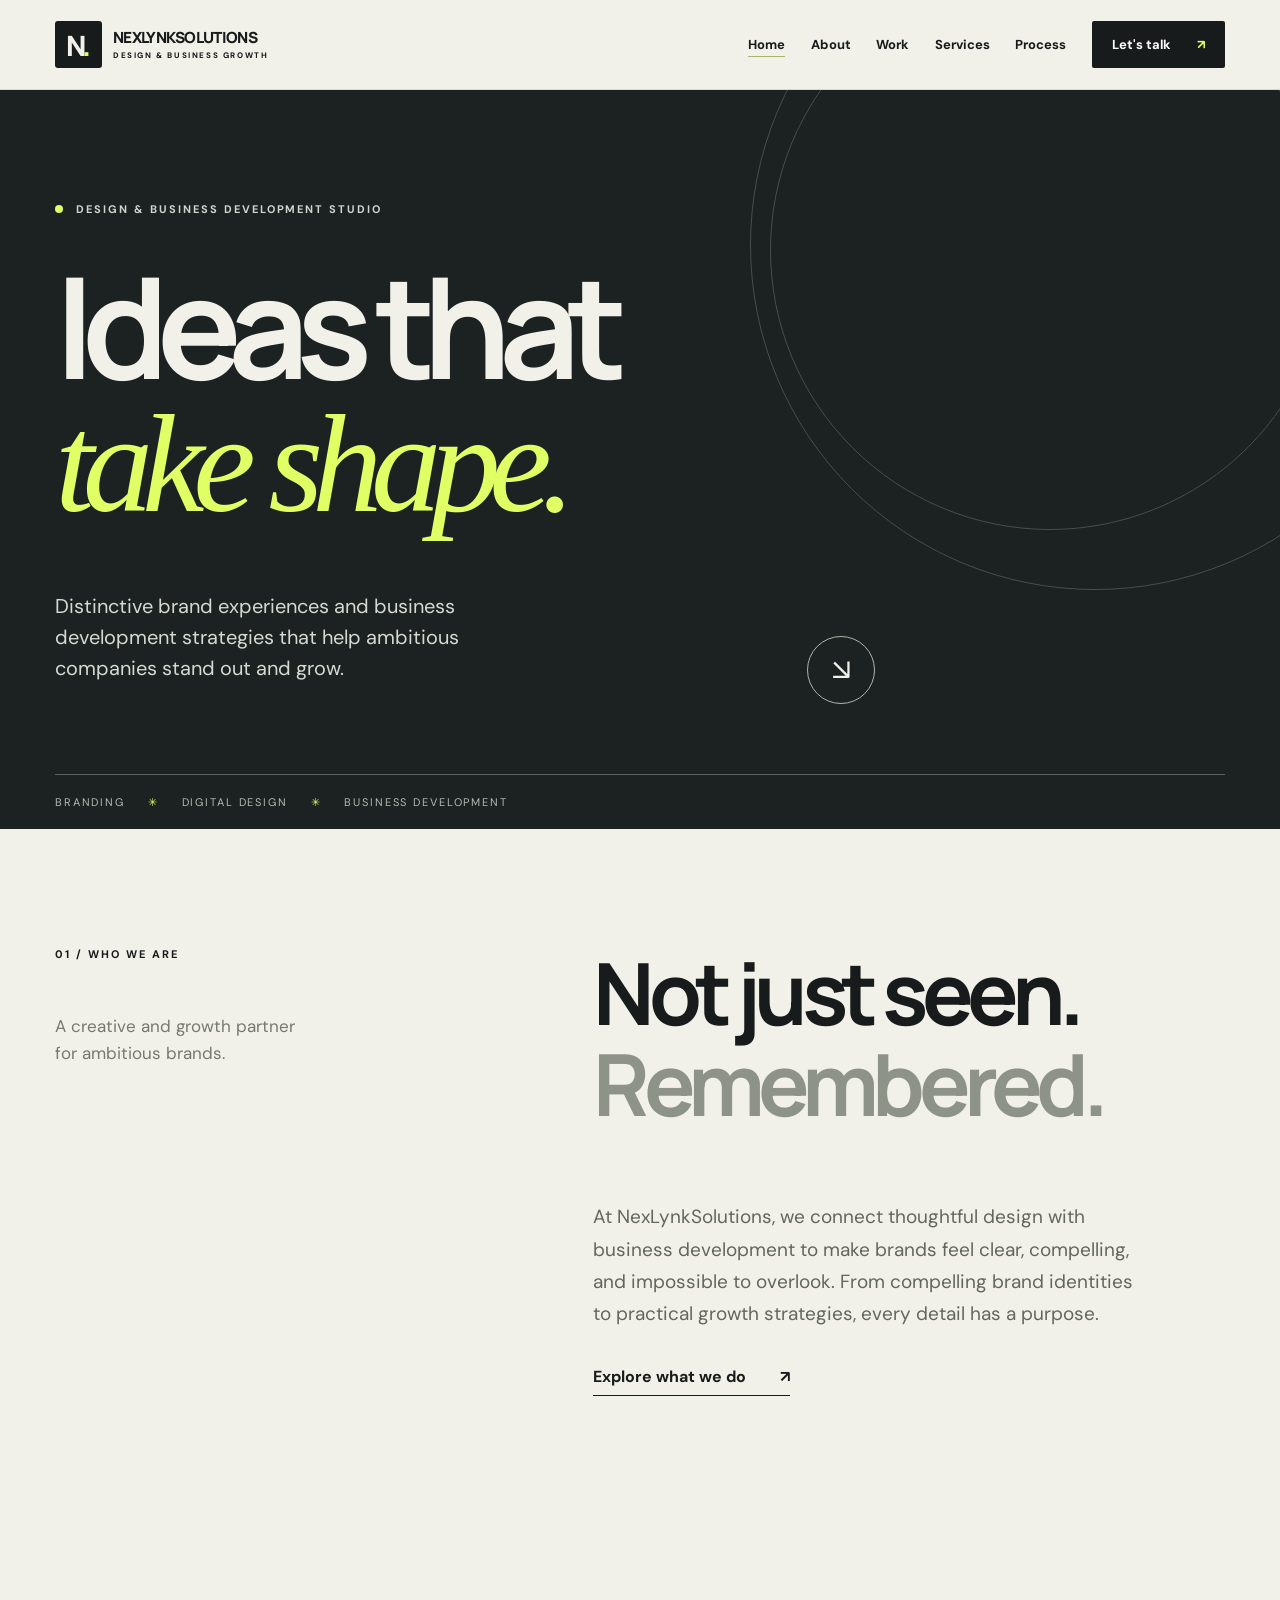
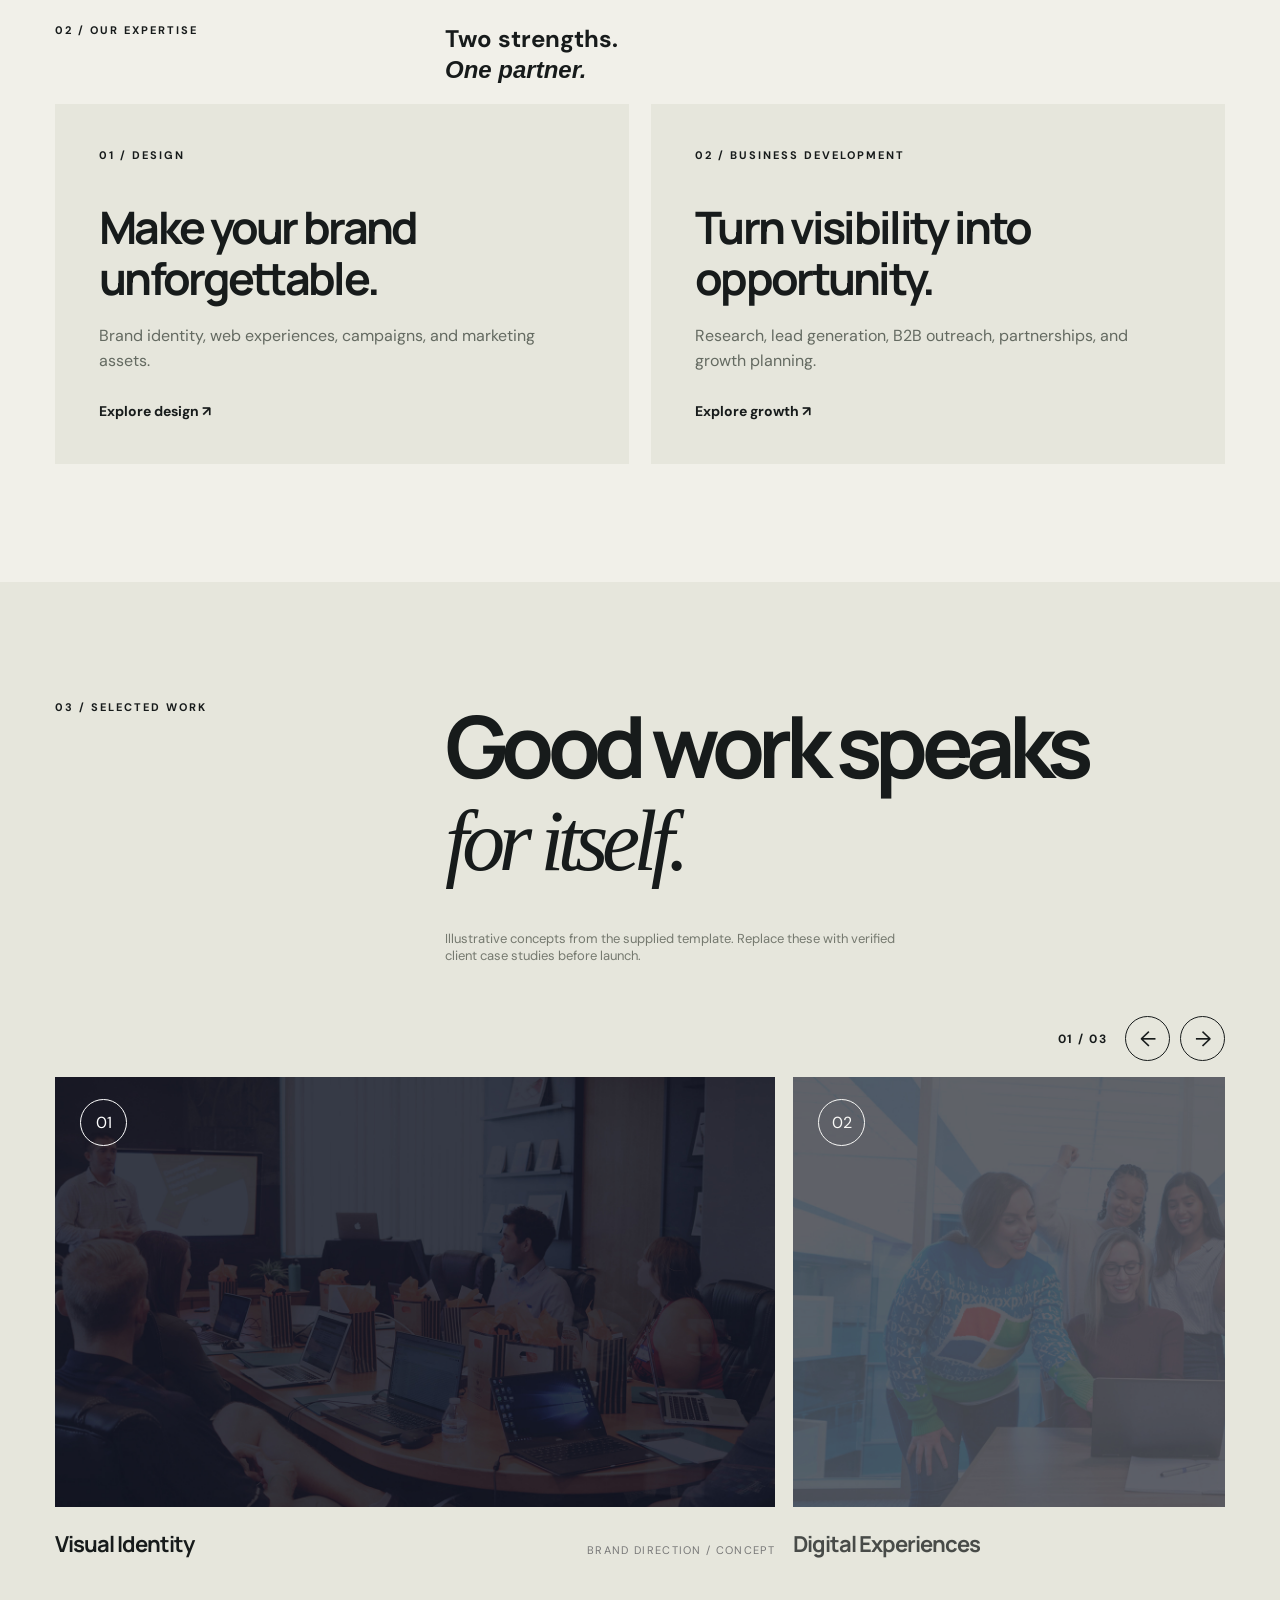
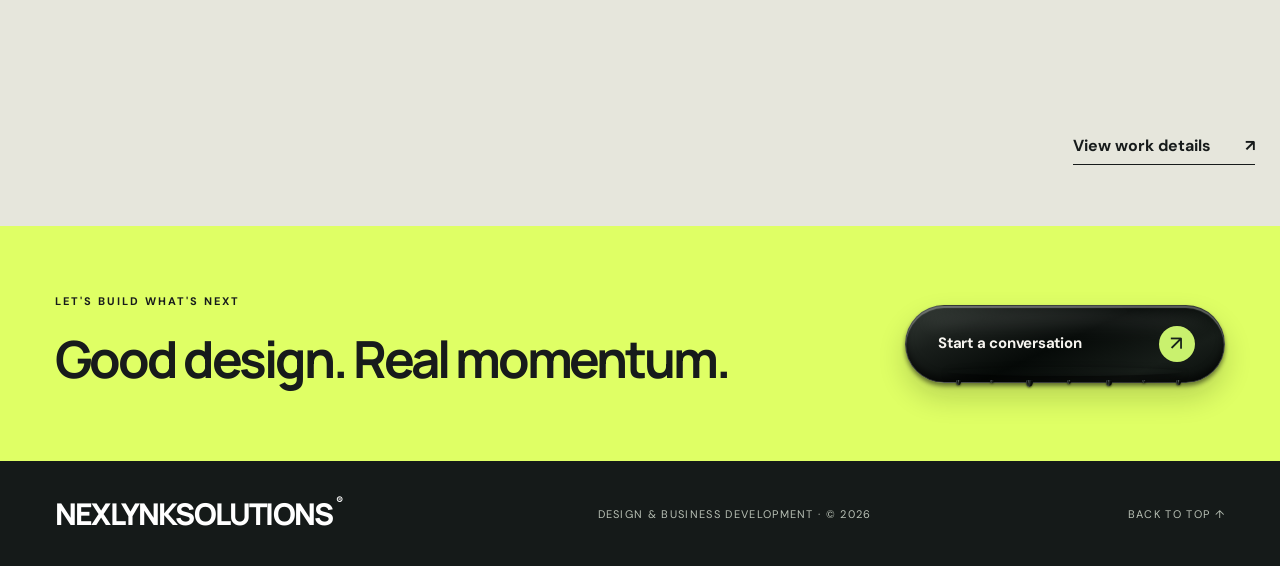
==== commit 32c35c46: "Add files via upload" ====
--- a/index.html
+++ b/index.html
@@ -1 +1,3 @@
-<!doctype html><html lang="en"><head><meta charset="utf-8"><meta name="viewport" content="width=device-width, initial-scale=1"><meta name="description" content="NexLynkSolutions provides design services and business development support including branding, websites, lead generation, and growth strategy."><title>Home | NexLynkSolutions</title><link rel="stylesheet" href="style.css?v=venom48"></head><body><header class="site-header" id="top"><a href="index.html" aria-current="page" class="brand" aria-label="NexLynkSolutions home"><span class="brand-symbol">N<span>.</span></span><span>NEXLYNKSOLUTIONS<small>DESIGN & BUSINESS GROWTH</small></span></a><button class="menu-toggle" aria-expanded="false" aria-controls="nav" aria-label="Toggle navigation">Menu <span>☰</span></button><nav id="nav" class="nav"><a href="index.html" aria-current="page">Home</a><a href="about.html">About</a><a href="work.html">Work</a><a href="services.html">Services</a><a href="process.html">Process</a><a class="nav-cta" href="contact.html">Let's talk <span>↗</span></a></nav></header><main><section class="hero"><div class="hero-shape shape-one"></div><div class="hero-shape shape-two"></div><div class="container hero-inner"><p class="eyebrow"><span class="eyebrow-dot"></span> DESIGN & BUSINESS DEVELOPMENT STUDIO</p><h1>Ideas that<br/><em>take shape.</em></h1><div class="hero-bottom"><p>Distinctive brand experiences and business development strategies that help ambitious companies stand out and grow.</p><a aria-label="See our work" class="round-arrow" href="work.html">↘</a></div><div class="hero-index">BRANDING <span>✳</span> DIGITAL DESIGN <span>✳</span> BUSINESS DEVELOPMENT</div></div></section><section class="intro section-pad" id="studio"><div class="container intro-grid"><div><p class="section-label">01 / WHO WE ARE</p><p class="intro-kicker">A creative and growth partner<br/>for ambitious brands.</p></div><div><h2>Not just seen.<br/><span>Remembered.</span></h2><p>At NexLynkSolutions, we connect thoughtful design with business development to make brands feel clear, compelling, and impossible to overlook. From compelling brand identities to practical growth strategies, every detail has a purpose.</p><a class="text-link" href="services.html">Explore what we do <span>↗</span></a></div></div></section><section class="section-pad preview-services"><div class="container"><div class="services-heading"><p class="section-label">02 / OUR EXPERTISE</p><h2>Two strengths.<br><i>One partner.</i></h2></div><div class="dual-grid"><a class="service-tile" href="services.html#design-services"><span>01 / DESIGN</span><h3>Make your brand unforgettable.</h3><p>Brand identity, web experiences, campaigns, and marketing assets.</p><b>Explore design ↗</b></a><a class="service-tile" href="services.html#business-development"><span>02 / BUSINESS DEVELOPMENT</span><h3>Turn visibility into opportunity.</h3><p>Research, lead generation, B2B outreach, partnerships, and growth planning.</p><b>Explore growth ↗</b></a></div></div></section><section class="work section-pad" id="work"><div class="container"><div class="section-top"><p class="section-label">03 / SELECTED WORK</p><h2>Good work speaks<br/><i>for itself.</i></h2><p class="muted">Illustrative concepts from the supplied template. Replace these with verified client case studies before launch.</p></div><div class="work-grid"><article class="project project-large"><div class="project-image"><img alt="Creative direction project preview" src="assets/slide-01.jpg"/><span class="project-overlay">01</span></div><div class="project-meta"><h3>Visual Identity</h3><p>BRAND DIRECTION / CONCEPT</p></div></article><article class="project"><div class="project-image"><img alt="Property brand digital concept" src="assets/slide-02.jpg"/><span class="project-overlay">02</span></div><div class="project-meta"><h3>Digital Experiences</h3><p>WEB DESIGN / CONCEPT</p></div></article><article class="project"><div class="project-image"><img alt="Campaign design direction preview" src="assets/slide-03.jpg"/><span class="project-overlay">03</span></div><div class="project-meta"><h3>Campaign Creative</h3><p>CONTENT / CONCEPT</p></div></article></div></div></section><div class="section-bridge"><a class="text-link" href="work.html">View work details <span>↗</span></a></div><section class="mini-cta"><div class="container mini-cta-inner"><div><p class="section-label">LET'S BUILD WHAT'S NEXT</p><h2>Good design. Real momentum.</h2></div><a class="contact-button" href="contact.html">Start a conversation <span>↗</span></a></div></section></main><footer><div class="container footer-inner"><a href="index.html" class="footer-brand">NEXLYNKSOLUTIONS<span>®</span></a><span>DESIGN & BUSINESS DEVELOPMENT · © <span id="year">2026</span></span><a href="#top">BACK TO TOP ↑</a></div></footer><script src="script.js?v=venom48" defer></script></body></html>+<!doctype html><html lang="en"><head><meta charset="utf-8"><meta name="viewport" content="width=device-width, initial-scale=1"><meta name="description" content="NexLynkSolutions provides design services and business development support including branding, websites, lead generation, and growth strategy."><title>Home | NexLynkSolutions</title><link rel="stylesheet" href="style.css?v=venom48">
+<link rel="icon" type="image/png" href="favicon.png?v=1">
+</head><body><header class="site-header" id="top"><a href="index.html" aria-current="page" class="brand" aria-label="NexLynkSolutions home"><span class="brand-symbol">N<span>.</span></span><span>NEXLYNKSOLUTIONS<small>DESIGN & BUSINESS GROWTH</small></span></a><button class="menu-toggle" aria-expanded="false" aria-controls="nav" aria-label="Toggle navigation">Menu <span>☰</span></button><nav id="nav" class="nav"><a href="index.html" aria-current="page">Home</a><a href="about.html">About</a><a href="work.html">Work</a><a href="services.html">Services</a><a href="process.html">Process</a><a class="nav-cta" href="contact.html">Let's talk <span>↗</span></a></nav></header><main><section class="hero"><div class="hero-shape shape-one"></div><div class="hero-shape shape-two"></div><div class="container hero-inner"><p class="eyebrow"><span class="eyebrow-dot"></span> DESIGN & BUSINESS DEVELOPMENT STUDIO</p><h1>Ideas that<br/><em>take shape.</em></h1><div class="hero-bottom"><p>Distinctive brand experiences and business development strategies that help ambitious companies stand out and grow.</p><a aria-label="See our work" class="round-arrow" href="work.html">↘</a></div><div class="hero-index">BRANDING <span>✳</span> DIGITAL DESIGN <span>✳</span> BUSINESS DEVELOPMENT</div></div></section><section class="intro section-pad" id="studio"><div class="container intro-grid"><div><p class="section-label">01 / WHO WE ARE</p><p class="intro-kicker">A creative and growth partner<br/>for ambitious brands.</p></div><div><h2>Not just seen.<br/><span>Remembered.</span></h2><p>At NexLynkSolutions, we connect thoughtful design with business development to make brands feel clear, compelling, and impossible to overlook. From compelling brand identities to practical growth strategies, every detail has a purpose.</p><a class="text-link" href="services.html">Explore what we do <span>↗</span></a></div></div></section><section class="section-pad preview-services"><div class="container"><div class="services-heading"><p class="section-label">02 / OUR EXPERTISE</p><h2>Two strengths.<br><i>One partner.</i></h2></div><div class="dual-grid"><a class="service-tile" href="services.html#design-services"><span>01 / DESIGN</span><h3>Make your brand unforgettable.</h3><p>Brand identity, web experiences, campaigns, and marketing assets.</p><b>Explore design ↗</b></a><a class="service-tile" href="services.html#business-development"><span>02 / BUSINESS DEVELOPMENT</span><h3>Turn visibility into opportunity.</h3><p>Research, lead generation, B2B outreach, partnerships, and growth planning.</p><b>Explore growth ↗</b></a></div></div></section><section class="work section-pad" id="work"><div class="container"><div class="section-top"><p class="section-label">03 / SELECTED WORK</p><h2>Good work speaks<br/><i>for itself.</i></h2><p class="muted">Illustrative concepts from the supplied template. Replace these with verified client case studies before launch.</p></div><div class="work-grid"><article class="project project-large"><div class="project-image"><img alt="Creative direction project preview" src="assets/slide-01.jpg"/><span class="project-overlay">01</span></div><div class="project-meta"><h3>Visual Identity</h3><p>BRAND DIRECTION / CONCEPT</p></div></article><article class="project"><div class="project-image"><img alt="Property brand digital concept" src="assets/slide-02.jpg"/><span class="project-overlay">02</span></div><div class="project-meta"><h3>Digital Experiences</h3><p>WEB DESIGN / CONCEPT</p></div></article><article class="project"><div class="project-image"><img alt="Campaign design direction preview" src="assets/slide-03.jpg"/><span class="project-overlay">03</span></div><div class="project-meta"><h3>Campaign Creative</h3><p>CONTENT / CONCEPT</p></div></article></div></div></section><div class="section-bridge"><a class="text-link" href="work.html">View work details <span>↗</span></a></div><section class="mini-cta"><div class="container mini-cta-inner"><div><p class="section-label">LET'S BUILD WHAT'S NEXT</p><h2>Good design. Real momentum.</h2></div><a class="contact-button" href="contact.html">Start a conversation <span>↗</span></a></div></section></main><footer><div class="container footer-inner"><a href="index.html" class="footer-brand">NEXLYNKSOLUTIONS<span>®</span></a><span>DESIGN & BUSINESS DEVELOPMENT · © <span id="year">2026</span></span><a href="#top">BACK TO TOP ↑</a></div></footer><script src="script.js?v=venom48" defer></script></body></html>
